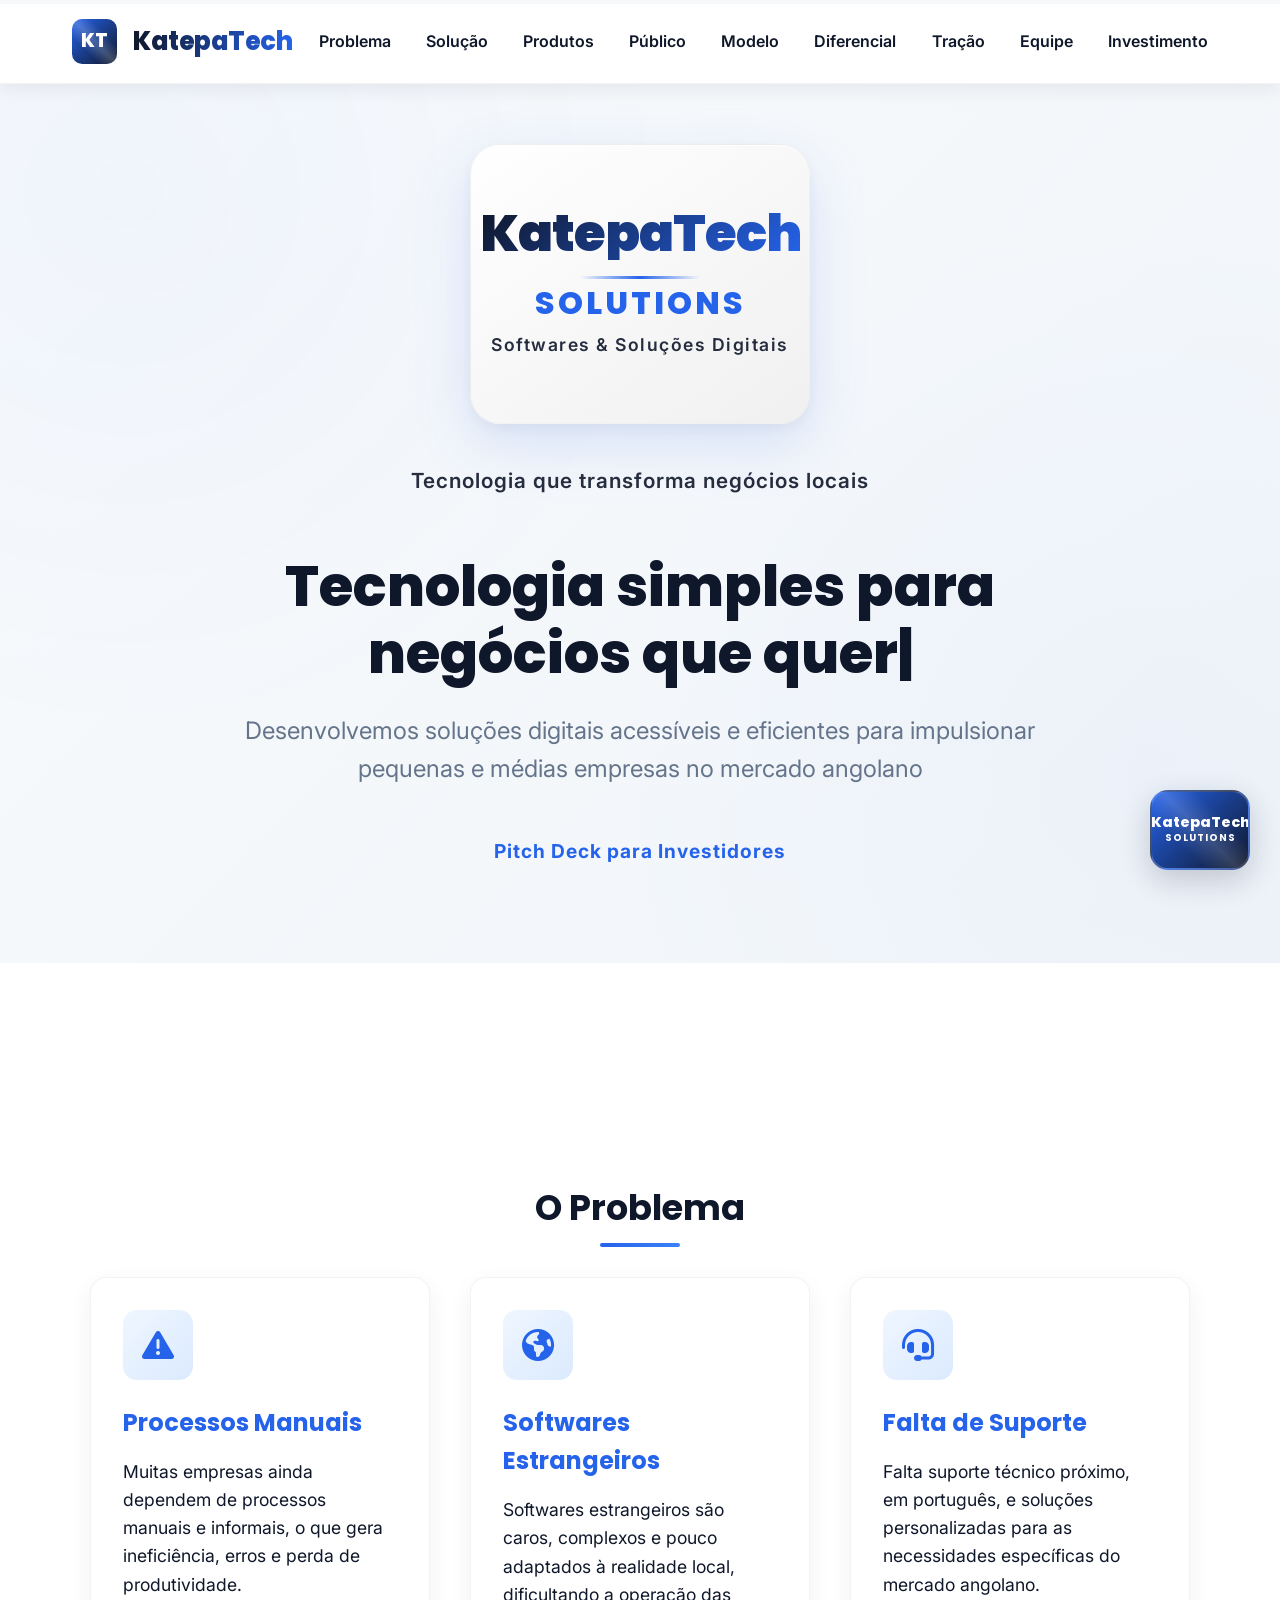
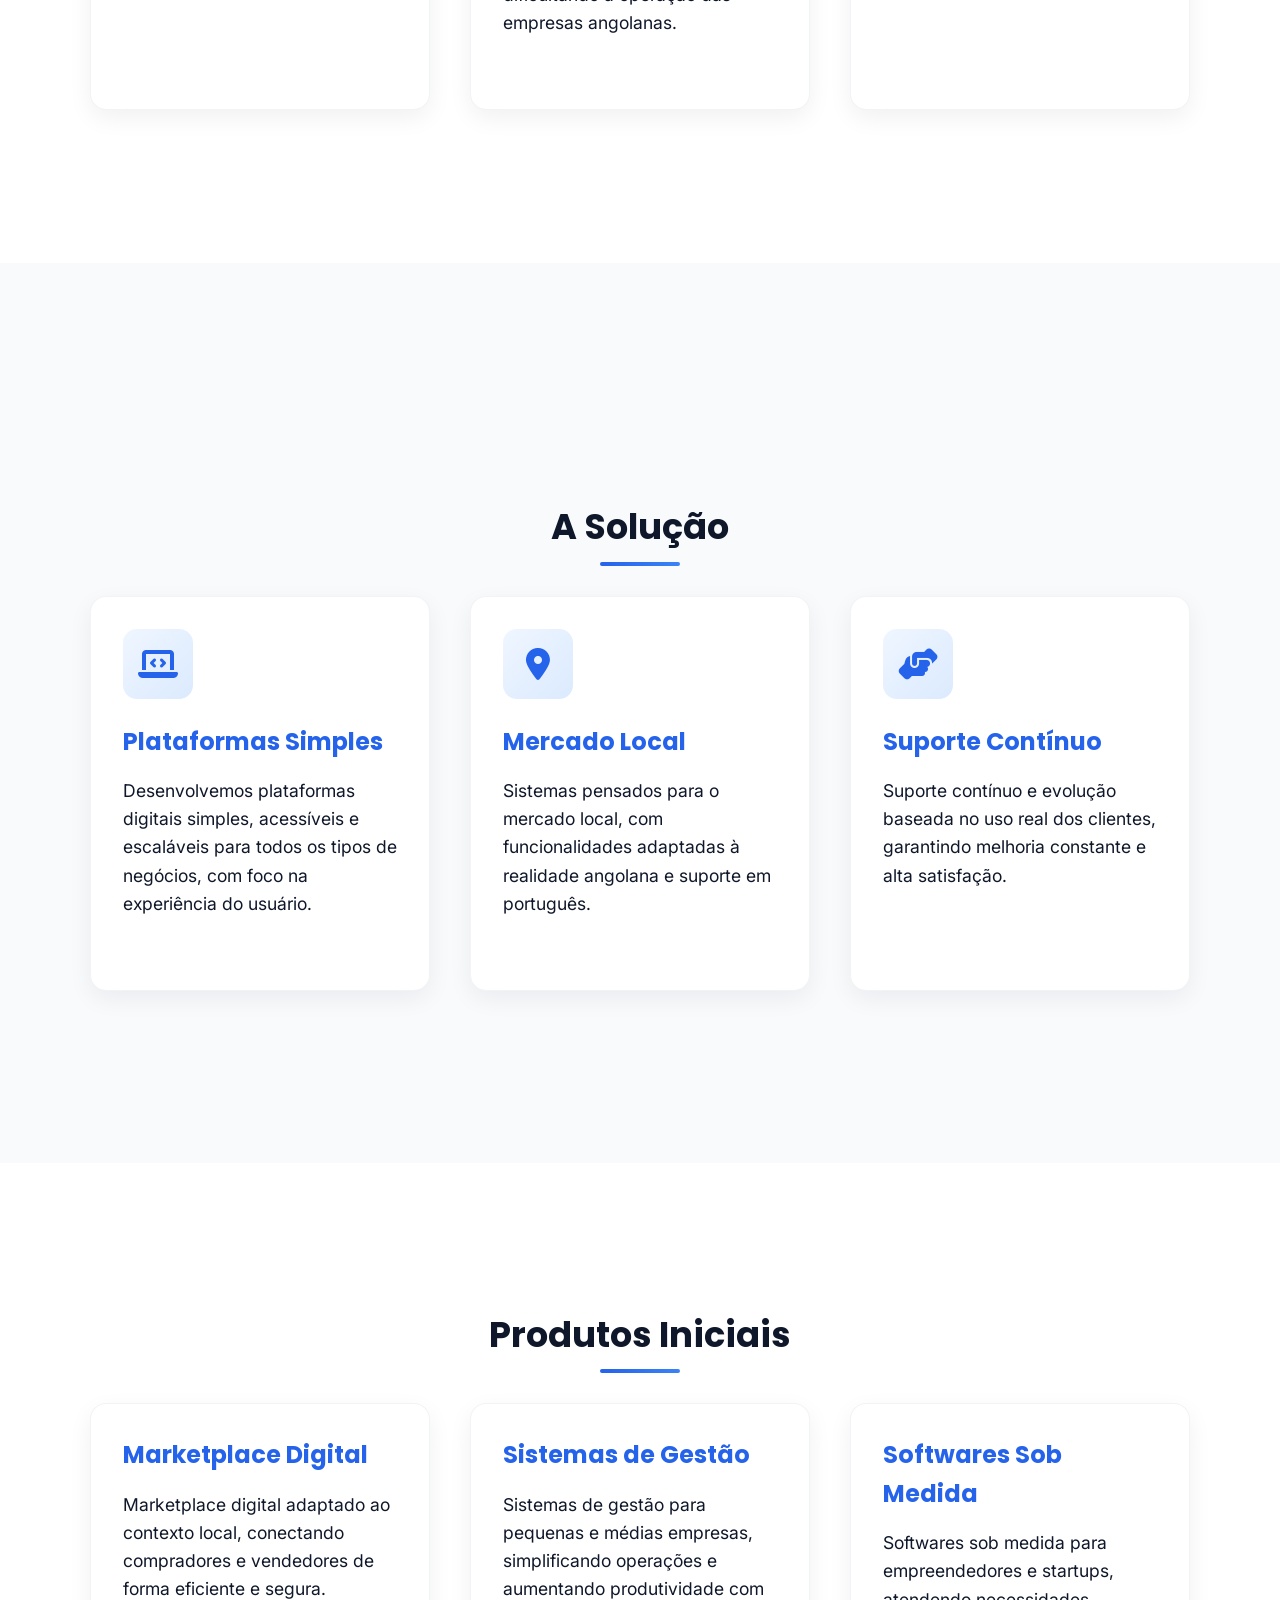
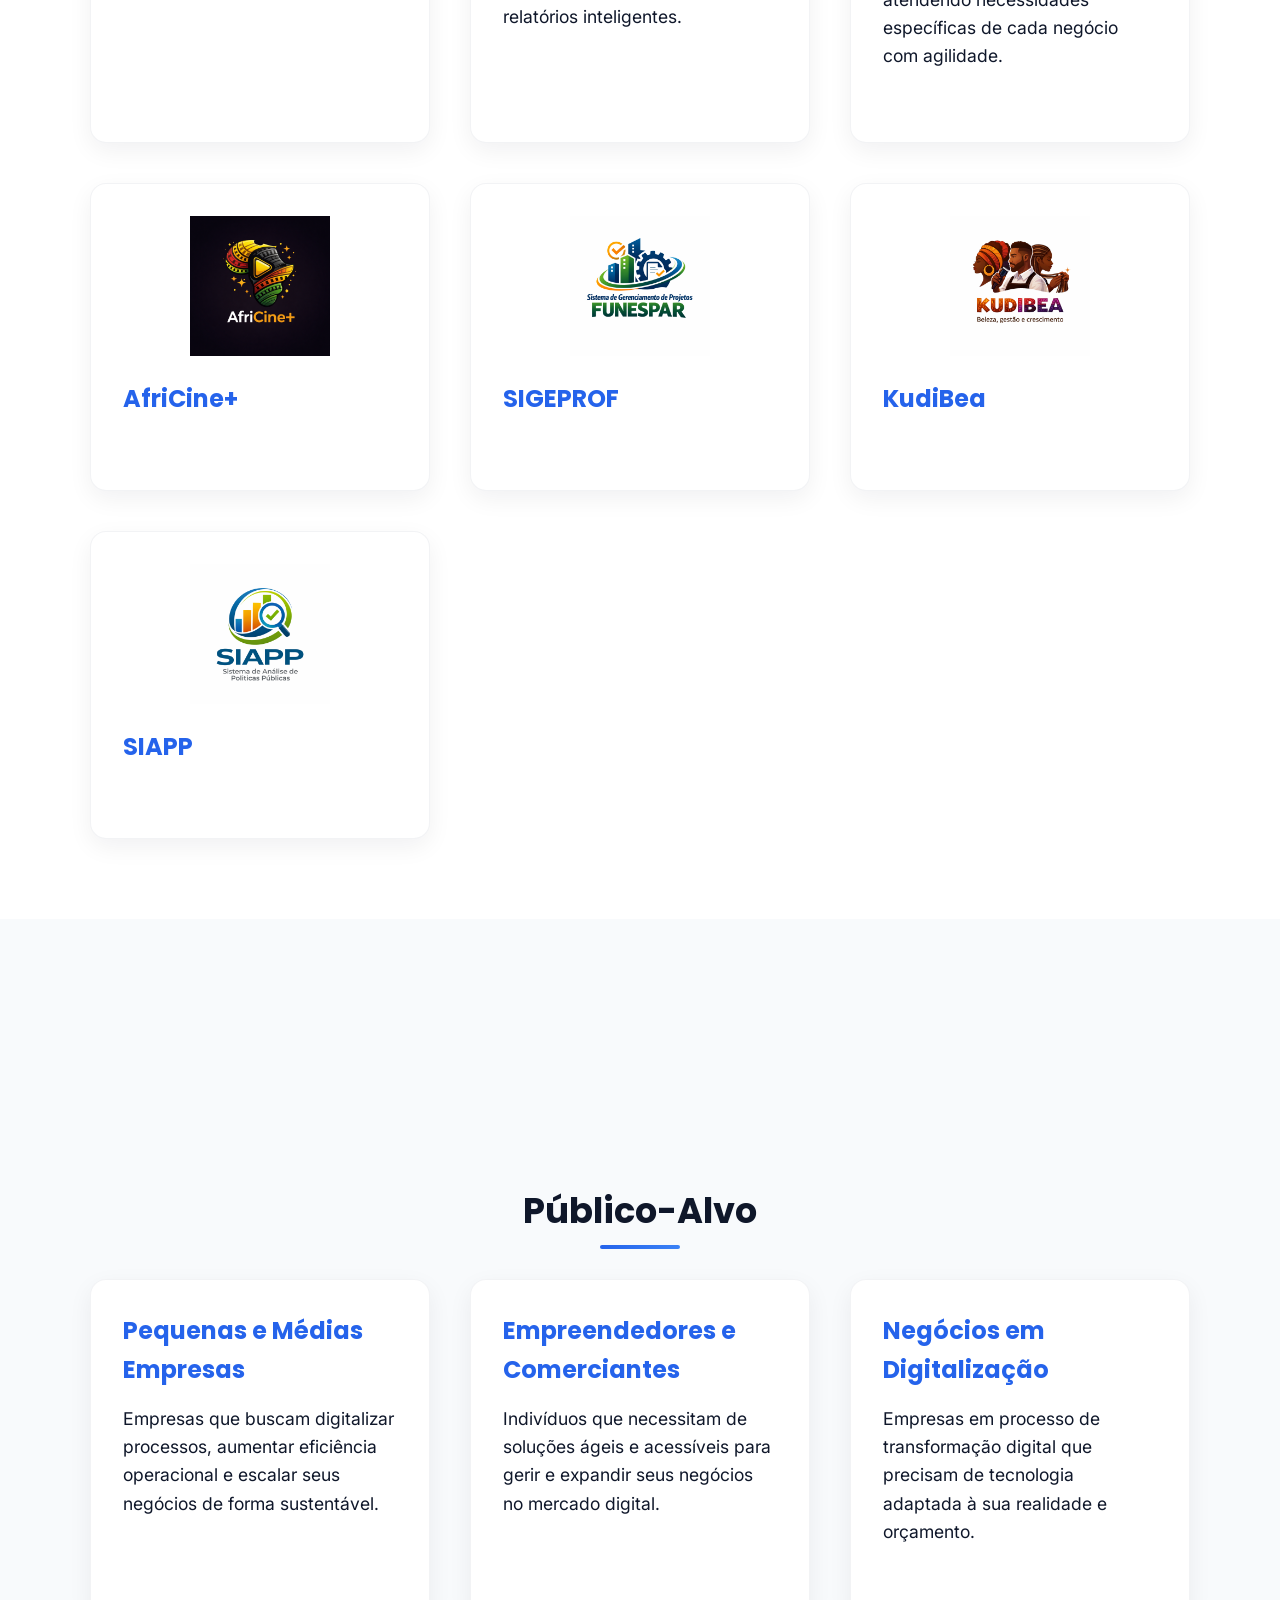
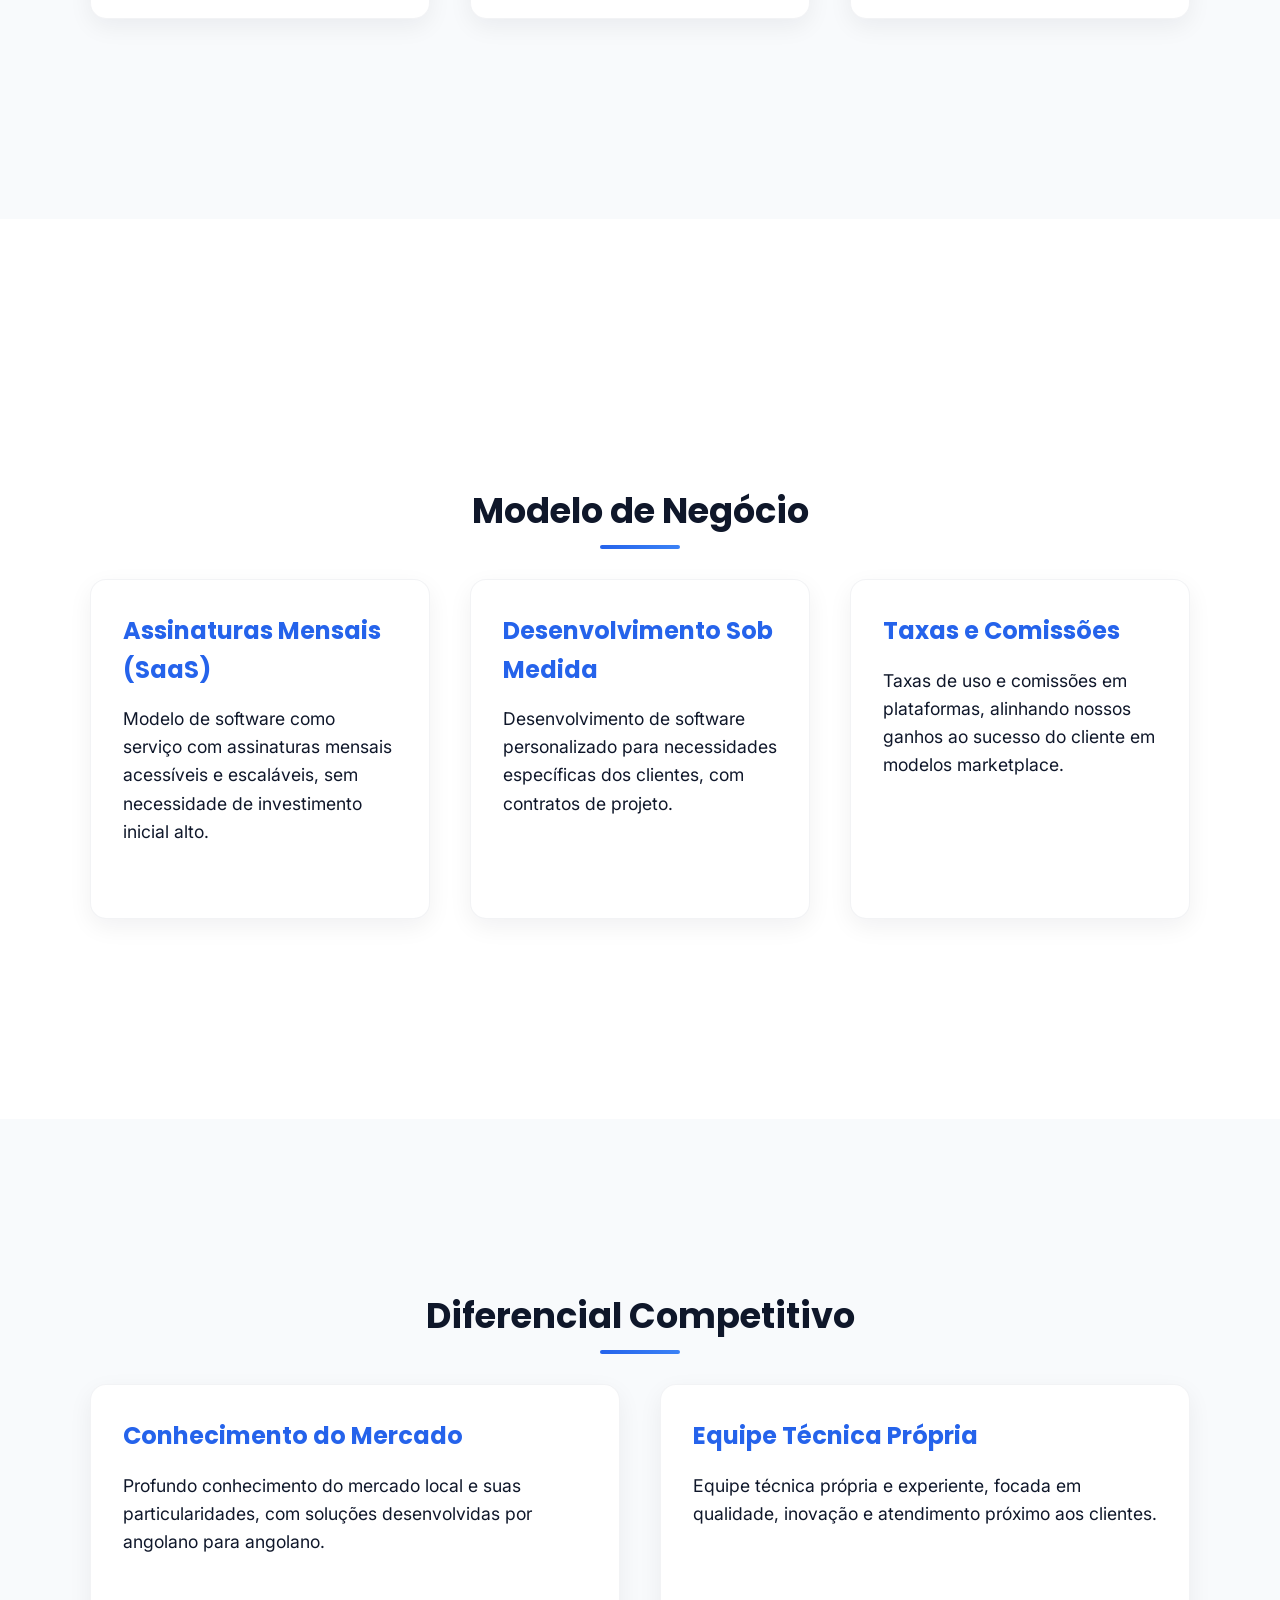
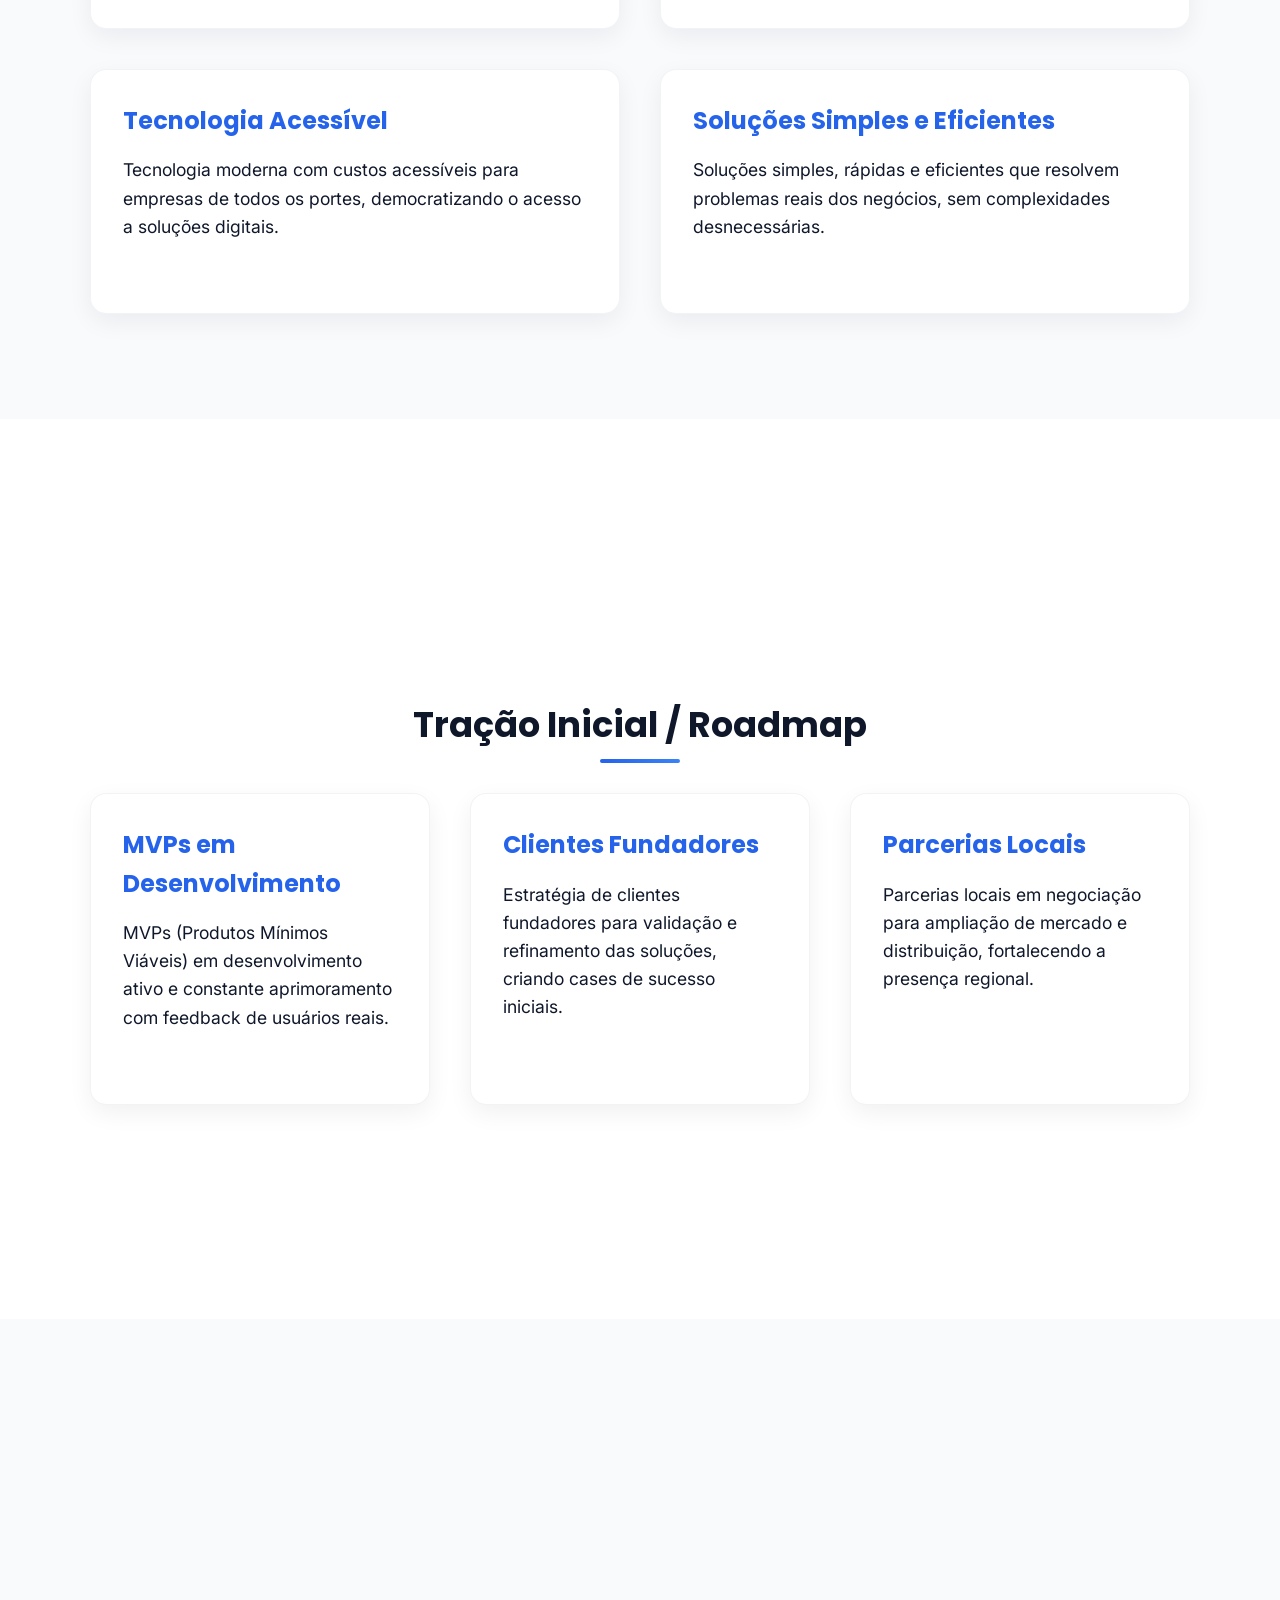
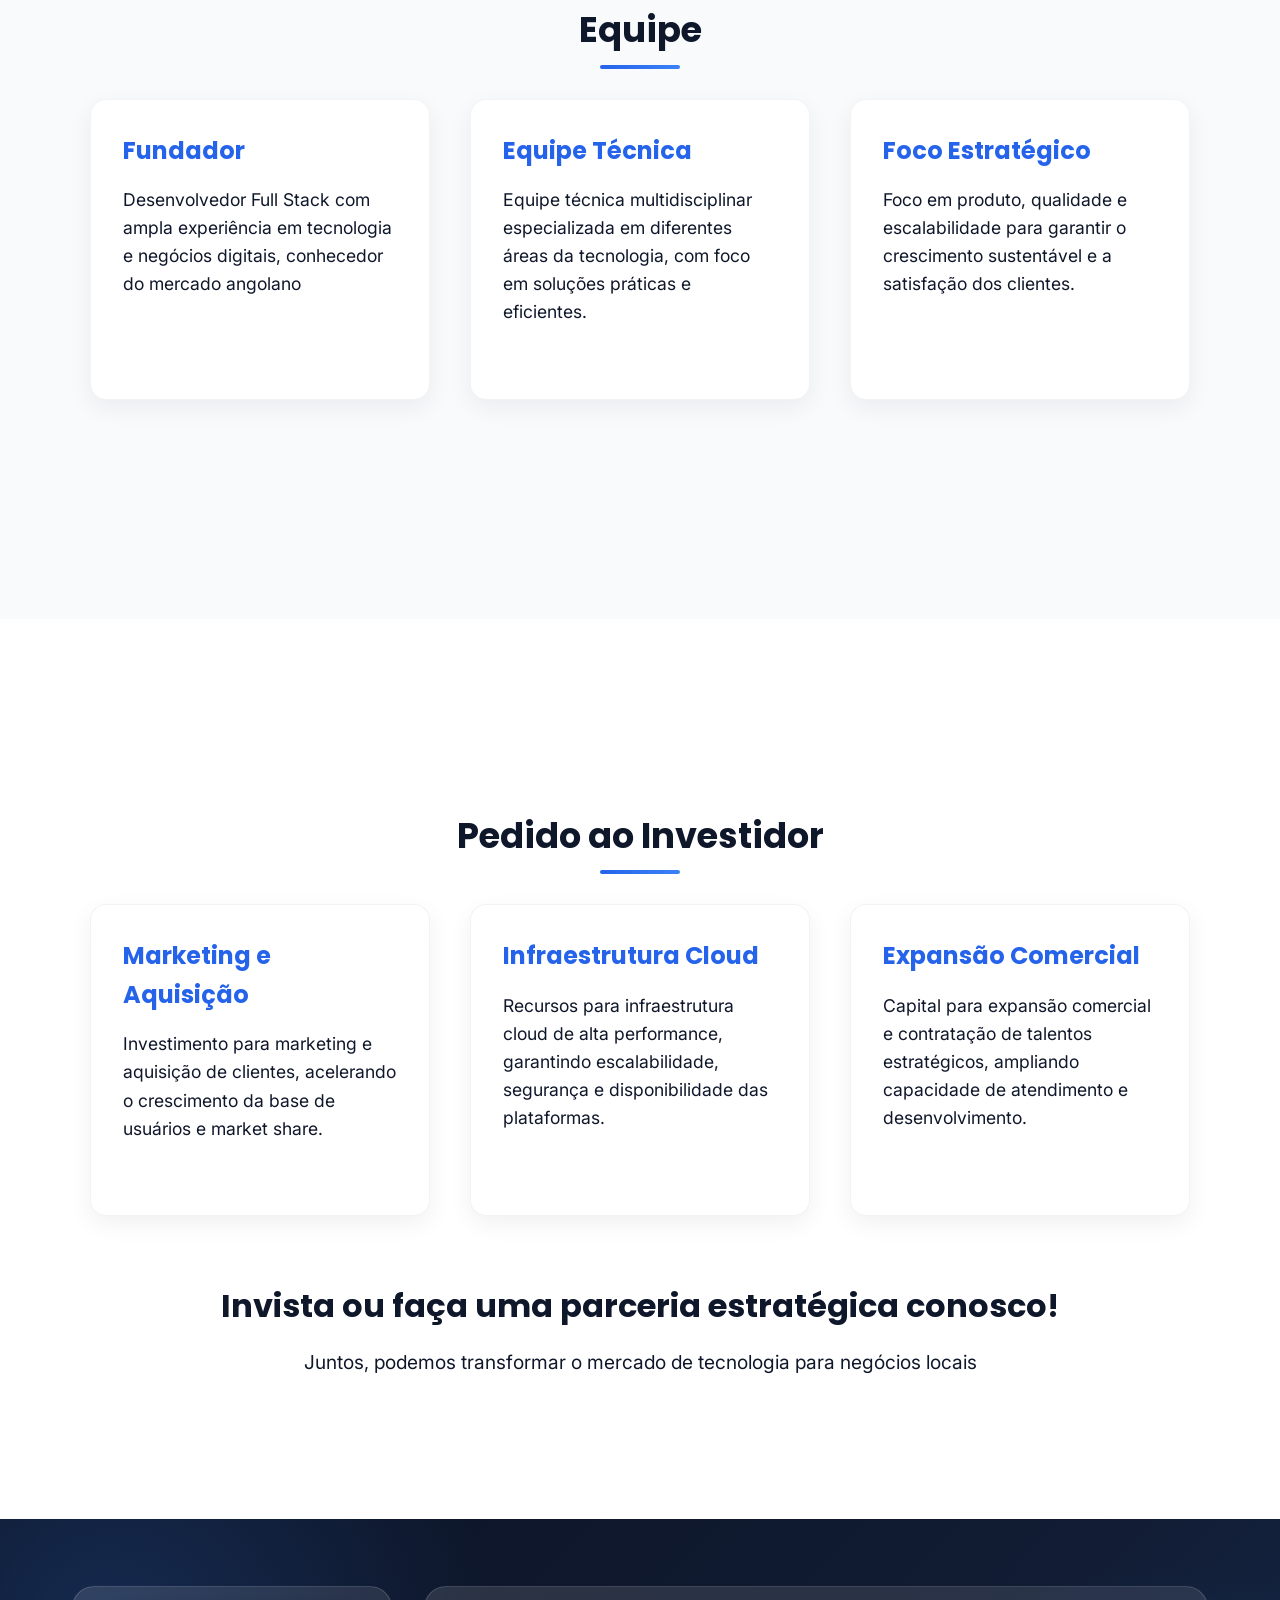
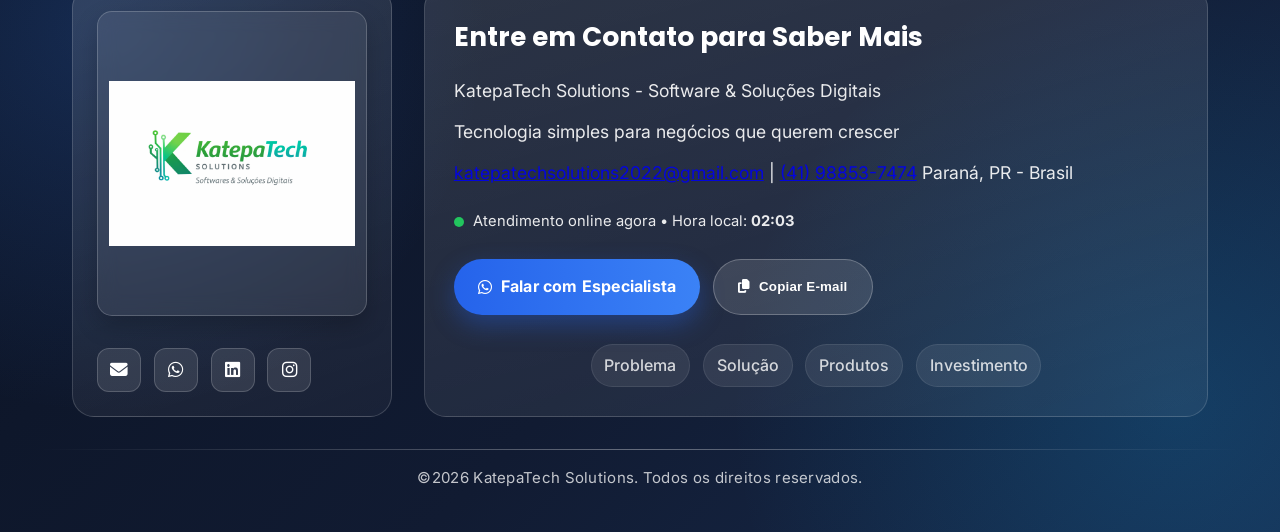
==== index.html @ c6a44305 "Rename index.html.html to index.html" ====
<!DOCTYPE html>
<html lang="pt-BR">
<head>
    <meta charset="UTF-8">
    <meta name="viewport" content="width=device-width, initial-scale=1.0">
    <title>KatepaTech Solutions - Tecnologia simples para negócios que querem crescer</title>
    <link rel="preconnect" href="https://fonts.googleapis.com">
    <link rel="preconnect" href="https://fonts.gstatic.com" crossorigin>
    <link href="https://fonts.googleapis.com/css2?family=Poppins:wght@700;800;900&family=Inter:wght@400;500;600;700&display=swap" rel="stylesheet">
    <link rel="stylesheet" href="https://cdnjs.cloudflare.com/ajax/libs/font-awesome/6.4.0/css/all.min.css">
    <style>
                /* --- Rodapé Moderno --- */
                .footer-main {
                    display: flex;
                    flex-direction: row;
                    justify-content: space-between;
                    align-items: flex-start;
                    max-width: 1200px;
                    margin: 0 auto;
                    padding: 0 2rem;
                    flex-wrap: wrap;
                }

                .footer-logo {
                    min-width: 220px;
                }

                .footer-social {
                    margin-top: 1.2rem;
                    display: flex;
                    gap: 1.2rem;
                }
                .footer-social a {
                    color: var(--branco);
                    font-size: 1.5rem;
                    transition: color 0.2s;
                }
                .footer-social a:hover {
                    color: var(--azul-vibrante);
                }

                .footer-links {
                    margin-top: 2.5rem;
                    display: flex;
                    gap: 2rem;
                    justify-content: center;
                    flex-wrap: wrap;
                }
                .footer-links a {
                    color: var(--branco);
                    text-decoration: none;
                    font-weight: 500;
                    opacity: 0.85;
                    transition: color 0.2s, opacity 0.2s;
                }
                .footer-links a:hover {
                    color: var(--azul-vibrante);
                    opacity: 1;
                }

                .footer-divider {
                    width: 100%;
                    height: 1px;
                    background: rgba(255,255,255,0.12);
                    margin: 2.5rem 0 1.2rem 0;
                }

                .footer-bottom {
                    text-align: center;
                    color: rgba(255,255,255,0.7);
                    font-size: 1rem;
                    letter-spacing: 0.5px;
                }

                @media (max-width: 1024px) {
                    .footer-main {
                        flex-direction: column;
                        align-items: center;
                        gap: 2.5rem;
                    }
                }
        :root {
            --azul-escuro: #0F172A;
            --azul-claro: #2563EB;
            --azul-vibrante: #3B82F6;
            --cinza-claro: #E5E7EB;
            --branco: #FFFFFF;
        }
        
        * {
            margin: 0;
            padding: 0;
            box-sizing: border-box;
        }
        
        body {
            font-family: 'Inter', sans-serif;
            background-color: var(--branco);
            color: var(--azul-escuro);
            line-height: 1.6;
            scroll-behavior: smooth;
            overflow-x: hidden;
        }
        
        h1, h2, h3 {
            font-family: 'Poppins', sans-serif;
            font-weight: 700;
            margin-bottom: 1.5rem;
        }
        
        h1 {
            font-size: 3rem;
            font-weight: 800;
        }
        
        h2 {
            font-size: 2.2rem;
            color: var(--azul-escuro);
            text-align: center;
            margin-bottom: 2.5rem;
            position: relative;
        }
        
        h2:after {
            content: '';
            position: absolute;
            width: 80px;
            height: 4px;
            background: linear-gradient(90deg, var(--azul-claro), var(--azul-vibrante));
            bottom: -10px;
            left: 50%;
            transform: translateX(-50%);
            border-radius: 2px;
        }
        
        h3 {
            font-size: 1.5rem;
            color: var(--azul-claro);
            margin-bottom: 1rem;
        }
        
        p {
            margin-bottom: 1rem;
            font-size: 1.1rem;
        }
        
        .container {
            max-width: 1200px;
            margin: 0 auto;
            padding: 0 2rem;
        }
        
        /* Navegação */
        nav {
            position: fixed;
            top: 0;
            left: 0;
            width: 100%;
            background-color: rgba(255, 255, 255, 0.98);
            box-shadow: 0 4px 20px rgba(15, 23, 42, 0.08);
            z-index: 1000;
            backdrop-filter: blur(10px);
            border-bottom: 1px solid rgba(229, 231, 235, 0.5);
        }
        
        .nav-container {
            display: flex;
            justify-content: space-between;
            align-items: center;
            padding: 1.2rem 2rem;
            max-width: 1200px;
            margin: 0 auto;
        }
        
        .logo-nav {
            display: flex;
            align-items: center;
            gap: 1rem;
            text-decoration: none;
        }

        
        .logo-graphic {
            width: 45px;
            height: 45px;
            background: linear-gradient(135deg, var(--azul-claro) 0%, var(--azul-escuro) 100%);
            border-radius: 10px;
            display: flex;
            align-items: center;
            justify-content: center;
            position: relative;
            overflow: hidden;
        }
        
        .logo-graphic:before {
            content: '';
            position: absolute;
            width: 100%;
            height: 100%;
            background: linear-gradient(45deg, transparent 30%, rgba(255,255,255,0.2) 50%, transparent 70%);
            animation: shine 3s infinite;
        }
        
        .logo-text {
            font-family: 'Poppins', sans-serif;
            font-weight: 800;
            font-size: 1.6rem;
            background: linear-gradient(90deg, var(--azul-escuro), var(--azul-claro));
            -webkit-background-clip: text;
            background-clip: text;
            color: transparent;
            letter-spacing: -0.5px;
        }
        
        .nav-links {
            display: flex;
            gap: 2.2rem;
        }
        
        .nav-links a {
            text-decoration: none;
            color: var(--azul-escuro);
            font-weight: 600;
            font-size: 1rem;
            transition: all 0.3s;
            position: relative;
            padding: 0.5rem 0;
        }
        
        .nav-links a:after {
            content: '';
            position: absolute;
            width: 0;
            height: 2px;
            background: var(--azul-claro);
            bottom: 0;
            left: 0;
            transition: width 0.3s;
        }
        
        .nav-links a:hover {
            color: var(--azul-claro);
        }
        
        .nav-links a:hover:after {
            width: 100%;
        }
        
        /* Logo Principal na Capa */
        .logo-hero-container {
            display: flex;
            flex-direction: column;
            align-items: center;
            justify-content: center;
            margin-bottom: 3.5rem;
            position: relative;
            z-index: 2;
        }
        
        .logo-hero {
            width: 340px;
            height: 280px;
            background: linear-gradient(145deg, #ffffff, #f0f0f0);
            border-radius: 30px;
            display: flex;
            flex-direction: column;
            align-items: center;
            justify-content: center;
            color: var(--azul-escuro);
            margin-bottom: 2.5rem;
            box-shadow: 
                0 20px 60px rgba(37, 99, 235, 0.15),
                0 5px 15px rgba(0, 0, 0, 0.05),
                inset 0 1px 0 rgba(255, 255, 255, 0.8);
            position: relative;
            overflow: hidden;
            border: 1px solid rgba(229, 231, 235, 0.5);
            transition: transform 0.5s, box-shadow 0.5s;
        }

        
        .logo-hero:hover {
            transform: translateY(-10px) scale(1.02);
            box-shadow: 
                0 30px 80px rgba(37, 99, 235, 0.25),
                0 10px 30px rgba(0, 0, 0, 0.08),
                inset 0 1px 0 rgba(255, 255, 255, 0.9);
        }
        
        .logo-hero:before {
            content: '';
            position: absolute;
            top: -50%;
            left: -50%;
            width: 200%;
            height: 200%;
            background: radial-gradient(circle, rgba(37, 99, 235, 0.05) 0%, rgba(37, 99, 235, 0) 70%);
            z-index: -1;
        }
        
        .logo-hero-top {
            font-family: 'Poppins', sans-serif;
            font-weight: 900;
            font-size: 3.2rem;
            line-height: 1;
            margin-bottom: 0.5rem;
            background: linear-gradient(135deg, var(--azul-escuro) 0%, var(--azul-claro) 100%);
            -webkit-background-clip: text;
            background-clip: text;
            color: transparent;
            letter-spacing: -1px;
            text-align: center;
        }
        
        .logo-hero-divider {
            width: 120px;
            height: 3px;
            background: linear-gradient(90deg, transparent, var(--azul-claro), transparent);
            margin: 0.5rem 0;
        }
        
        .logo-hero-middle {
            font-family: 'Poppins', sans-serif;
            font-weight: 800;
            font-size: 2rem;
            line-height: 1;
            margin-bottom: 0.8rem;
            color: var(--azul-claro);
            letter-spacing: 3px;
            text-align: center;
        }
        
        .logo-hero-bottom {
            font-family: 'Inter', sans-serif;
            font-size: 1.1rem;
            color: var(--azul-escuro);
            text-align: center;
            font-weight: 600;
            letter-spacing: 1.5px;
            opacity: 0.9;
        }
        
        .logo-hero-glow {
            position: absolute;
            width: 100%;
            height: 100%;
            border-radius: 30px;
            box-shadow: 
                inset 0 0 50px rgba(37, 99, 235, 0.05),
                0 0 80px rgba(37, 99, 235, 0.1);
            pointer-events: none;
            z-index: -1;
        }
        
        .hero-tagline {
            font-family: 'Inter', sans-serif;
            font-size: 1.3rem;
            color: var(--azul-escuro);
            text-align: center;
            font-weight: 600;
            letter-spacing: 1px;
            max-width: 500px;
            margin: 0 auto;
            opacity: 0.9;
        }
        
        /* Slides */
        .slide {
            min-height: 100vh;
            display: flex;
            flex-direction: column;
            justify-content: center;
            padding: 9rem 2rem 5rem;
            position: relative;
        }
        
        .slide-content {
            max-width: 1100px;
            margin: 0 auto;
            width: 100%;
            position: relative;
            z-index: 2;
        }
        
        .slide:nth-child(even) {
            background-color: #F8FAFC;
        }
        
        /* Capa */
        .capa {
            background: linear-gradient(135deg, #F8FAFC 0%, #F1F5F9 100%);
            color: var(--azul-escuro);
            text-align: center;
            position: relative;
            overflow: hidden;
        }
        
        .capa:before {
            content: '';
            position: absolute;
            top: 0;
            left: 0;
            right: 0;
            bottom: 0;
            background: 
                radial-gradient(circle at 10% 20%, rgba(37, 99, 235, 0.03) 0%, transparent 40%),
                radial-gradient(circle at 90% 80%, rgba(37, 99, 235, 0.03) 0%, transparent 40%);
            z-index: 1;
        }
        
        .capa-content {
            position: relative;
            z-index: 2;
        }
        
        .capa h1 {
            font-size: 3.5rem;
            margin-bottom: 1.5rem;
            line-height: 1.2;
            max-width: 900px;
            margin-left: auto;
            margin-right: auto;
        }
        
        .capa .subtitulo {
            font-size: 1.5rem;
            color: #64748B;
            margin-bottom: 3rem;
            max-width: 800px;
            margin-left: auto;
            margin-right: auto;
            line-height: 1.6;
        }
        
        .capa .rodape {
            font-size: 1.2rem;
            color: var(--azul-claro);
            margin-top: 3rem;
            font-weight: 700;
            letter-spacing: 1px;
        }
        
        /* Logo flutuante */
        .floating-logo {
            position: fixed;
            bottom: 30px;
            right: 30px;
            width: 100px;
            height: 80px;
            background: linear-gradient(135deg, var(--azul-claro) 0%, var(--azul-escuro) 100%);
            border-radius: 18px;
            display: flex;
            flex-direction: column;
            align-items: center;
            justify-content: center;
            color: white;
            z-index: 999;
            box-shadow: 0 10px 30px rgba(15, 23, 42, 0.2);
            cursor: pointer;
            transition: all 0.3s;
            overflow: hidden;
            border: 2px solid rgba(255, 255, 255, 0.2);
        }

        
        .floating-logo:before {
            content: '';
            position: absolute;
            width: 100%;
            height: 100%;
            background: linear-gradient(45deg, transparent 30%, rgba(255,255,255,0.15) 50%, transparent 70%);
            animation: shine 3s infinite;
        }
        
        .floating-logo:hover {
            transform: translateY(-5px) scale(1.05);
            box-shadow: 0 15px 40px rgba(15, 23, 42, 0.3);
        }
        
        .floating-logo-top {
            font-family: 'Poppins', sans-serif;
            font-weight: 800;
            font-size: 0.9rem;
            line-height: 1;
            z-index: 1;
        }
        
        .floating-logo-bottom {
            font-family: 'Poppins', sans-serif;
            font-weight: 700;
            font-size: 0.6rem;
            letter-spacing: 1px;
            z-index: 1;
        }
        
        /* Listas e blocos */
        .problema-item, .solucao-item, .produto-item, .publico-item, .modelo-item, .diferencial-item, .tracao-item, .equipe-item, .pedido-item {
            background-color: var(--branco);
            padding: 2rem;
            border-radius: 16px;
            margin-bottom: 1.5rem;
            box-shadow: 0 8px 25px rgba(15, 23, 42, 0.06);
            transition: all 0.4s;
            position: relative;
            z-index: 1;
            border: 1px solid rgba(229, 231, 235, 0.5);
            height: 100%;
        }
        
        .problema-item:hover, .solucao-item:hover, .produto-item:hover, .publico-item:hover, .modelo-item:hover, .diferencial-item:hover, .tracao-item:hover, .equipe-item:hover, .pedido-item:hover {
            transform: translateY(-10px);
            box-shadow: 0 20px 40px rgba(15, 23, 42, 0.1);
            border-color: rgba(37, 99, 235, 0.2);
        }
        
        .problema-item i, .solucao-item i {
            color: var(--azul-claro);
            font-size: 2rem;
            margin-bottom: 1.5rem;
            background: linear-gradient(135deg, #EFF6FF, #DBEAFE);
            width: 70px;
            height: 70px;
            display: flex;
            align-items: center;
            justify-content: center;
            border-radius: 14px;
        }

        .produto-logo {
            width: 100%;
            height: 140px;
            object-fit: contain;
            margin-bottom: 1rem;
        }
        
        .grid-2, .grid-3 {
            display: grid;
            gap: 2.5rem;
            margin-top: 1rem;
        }
        
        .grid-2 {
            grid-template-columns: repeat(2, 1fr);
        }
        
        .grid-3 {
            grid-template-columns: repeat(3, 1fr);
        }
        
        /* Rodapé */
        footer {
            background: linear-gradient(135deg, #0B1324 0%, #111B32 55%, #172B4D 100%);
            color: var(--branco);
            padding: 4.2rem 0 2.6rem;
            position: relative;
            overflow: hidden;
        }

        .footer-animate.will-reveal {
            opacity: 0;
            transform: translateY(36px);
        }

        .footer-animate.will-reveal.is-visible {
            opacity: 1;
            transform: translateY(0);
            transition: opacity 0.75s ease, transform 0.75s cubic-bezier(0.2, 0.8, 0.2, 1);
        }
        
        footer:before {
            content: '';
            position: absolute;
            inset: 0;
            background:
                radial-gradient(circle at 8% 18%, rgba(59, 130, 246, 0.2) 0%, transparent 30%),
                radial-gradient(circle at 92% 80%, rgba(14, 165, 233, 0.18) 0%, transparent 35%);
            z-index: 0;
        }
        
        .footer-main {
            max-width: 1200px;
            margin: 0 auto;
            padding: 0 2rem;
            position: relative;
            z-index: 1;
            display: grid;
            grid-template-columns: 320px 1fr;
            gap: 2rem;
            align-items: stretch;
        }
        
        .footer-logo {
            background: linear-gradient(160deg, rgba(255,255,255,0.12), rgba(255,255,255,0.04));
            border: 1px solid rgba(255, 255, 255, 0.16);
            border-radius: 22px;
            padding: 1.5rem;
            display: flex;
            flex-direction: column;
            gap: 1rem;
        }
        
        .logo-footer {
            width: 100%;
            flex: 1;
            min-height: 220px;
            background: rgba(255, 255, 255, 0.08);
            backdrop-filter: blur(10px);
            border-radius: 15px;
            display: flex;
            align-items: center;
            justify-content: center;
            border: 1px solid rgba(255, 255, 255, 0.2);
            box-shadow: 0 10px 24px rgba(0, 0, 0, 0.2);
            overflow: hidden;
        }

        .logo-footer img {
            width: 92%;
            height: 100%;
            object-fit: contain;
            display: block;
            border-radius: 15px;
        }
        
        .footer-social {
            margin-top: 1rem;
            display: flex;
            gap: 0.8rem;
            flex-wrap: wrap;
        }
        
        .footer-social a {
            width: 44px;
            height: 44px;
            border-radius: 12px;
            display: inline-flex;
            align-items: center;
            justify-content: center;
            color: var(--branco);
            font-size: 1.1rem;
            text-decoration: none;
            background: rgba(255, 255, 255, 0.1);
            border: 1px solid rgba(255, 255, 255, 0.18);
            transition: transform 0.25s ease, background-color 0.25s ease, border-color 0.25s ease;
        }
        
        .footer-social a:hover {
            transform: translateY(-3px);
            background: rgba(59, 130, 246, 0.3);
            border-color: rgba(191, 219, 254, 0.45);
        }
        
        .footer-content {
            background: linear-gradient(165deg, rgba(255,255,255,0.12), rgba(255,255,255,0.05));
            border: 1px solid rgba(255, 255, 255, 0.14);
            border-radius: 22px;
            padding: 1.8rem;
            display: flex;
            flex-direction: column;
            gap: 0.8rem;
        }
        
        .footer-content h3 {
            color: white;
            font-size: 1.65rem;
            margin-bottom: 0.4rem;
        }
        
        .footer-content p {
            margin-bottom: 0;
            opacity: 0.9;
        }
        
        .footer-status {
            margin-top: 0.6rem;
            display: inline-flex;
            align-items: center;
            gap: 0.55rem;
            font-size: 0.92rem;
            color: rgba(255, 255, 255, 0.9);
        }
        
        .status-dot {
            width: 10px;
            height: 10px;
            border-radius: 50%;
            background: #22C55E;
            box-shadow: 0 0 0 0 rgba(34, 197, 94, 0.6);
            animation: pulseStatus 1.8s infinite;
        }
        
        .footer-actions {
            margin-top: 0.8rem;
            display: flex;
            gap: 0.8rem;
            flex-wrap: wrap;
        }
        
        .contato-btn,
        .copy-email-btn {
            border-radius: 999px;
            padding: 0.95rem 1.5rem;
            font-weight: 700;
            letter-spacing: 0.2px;
            text-decoration: none;
            display: inline-flex;
            align-items: center;
            justify-content: center;
            gap: 0.55rem;
            transition: transform 0.2s ease, box-shadow 0.2s ease, background 0.2s ease;
            border: none;
            cursor: pointer;
        }
        
        .contato-btn {
            background: linear-gradient(90deg, var(--azul-claro), var(--azul-vibrante));
            color: var(--branco);
            box-shadow: 0 10px 24px rgba(37, 99, 235, 0.35);
        }
        
        .contato-btn:hover {
            transform: translateY(-2px);
            box-shadow: 0 14px 30px rgba(37, 99, 235, 0.4);
        }
        
        .copy-email-btn {
            background: rgba(255, 255, 255, 0.12);
            color: var(--branco);
            border: 1px solid rgba(255, 255, 255, 0.25);
        }
        
        .copy-email-btn:hover {
            transform: translateY(-2px);
            background: rgba(255, 255, 255, 0.2);
        }
        
        .footer-links {
            margin-top: 1rem;
            display: flex;
            gap: 0.8rem;
            flex-wrap: wrap;
        }
        
        .footer-links a {
            color: rgba(255,255,255,0.95);
            text-decoration: none;
            padding: 0.5rem 0.8rem;
            border-radius: 999px;
            background: rgba(255,255,255,0.09);
            border: 1px solid rgba(255,255,255,0.1);
            transition: background 0.2s ease, transform 0.2s ease;
        }
        
        .footer-links a:hover {
            background: rgba(59, 130, 246, 0.32);
            transform: translateY(-2px);
        }
        
        .footer-divider {
            width: min(1200px, calc(100% - 4rem));
            margin: 2rem auto 1rem;
            height: 1px;
            background: linear-gradient(90deg, transparent, rgba(255,255,255,0.35), transparent);
            position: relative;
            z-index: 1;
        }
        
        .footer-bottom {
            text-align: center;
            color: rgba(255,255,255,0.75);
            font-size: 0.94rem;
            letter-spacing: 0.3px;
            position: relative;
            z-index: 1;
            padding: 0 1rem;
        }
        
        /* Scroll progress */
        .scroll-progress {
            position: fixed;
            top: 0;
            left: 0;
            width: 100%;
            height: 4px;
            background-color: rgba(229, 231, 235, 0.3);
            z-index: 1001;
        }
        
        .progress-bar {
            height: 100%;
            background: linear-gradient(90deg, var(--azul-claro), var(--azul-vibrante));
            width: 0%;
            transition: width 0.3s ease;
            border-radius: 0 2px 2px 0;
        }
        
        /* Responsividade */
        @media (max-width: 1024px) {
            .grid-3 {
                grid-template-columns: repeat(2, 1fr);
            }
        }
        
        @media (max-width: 768px) {
            h1 {
                font-size: 2.2rem;
            }
            
            h2 {
                font-size: 1.8rem;
            }
            
            .capa h1 {
                font-size: 2.5rem;
            }
            
            .capa .subtitulo {
                font-size: 1.3rem;
            }
            
            .grid-2, .grid-3 {
                grid-template-columns: 1fr;
            }
            
            .footer-main {
                grid-template-columns: 1fr;
                padding: 0 1.2rem;
            }
            
            .footer-content h3 {
                font-size: 1.35rem;
            }

            .logo-footer {
                min-height: 140px;
            }
            
            .nav-links {
                display: none;
            }
            
            .mobile-menu-btn {
                display: block;
                background: none;
                border: none;
                color: var(--azul-escuro);
                font-size: 1.5rem;
                cursor: pointer;
                z-index: 1002;
            }
            
            .slide {
                padding: 7rem 1.5rem 3rem;
            }
            
            .logo-hero {
                width: 220px;
                height: 220px;
            }

            
            .logo-hero-top {
                font-size: 2.5rem;
            }
            
            .logo-hero-middle {
                font-size: 1.6rem;
            }
            
            .floating-logo {
                width: 65px;
                height: 65px;
                bottom: 20px;
                right: 20px;
                border-radius: 15px;
            }
            
            .floating-logo-top {
                font-size: 0.8rem;
            }
            
            .floating-logo-bottom {
                font-size: 0.5rem;
            }
        }
        
        @media (min-width: 769px) {
            .mobile-menu-btn {
                display: none;
            }
        }
        
        /* Animações */
        @keyframes fadeInUp {
            from {
                opacity: 0;
                transform: translateY(30px);
            }
            to {
                opacity: 1;
                transform: translateY(0);
            }
        }
        
        @keyframes shine {
            0% { transform: translateX(-100%); }
            100% { transform: translateX(100%); }
        }
        
        @keyframes float {
            0%, 100% {
                transform: translateY(0);
            }
            50% {
                transform: translateY(-15px);
            }
        }
        
        @keyframes pulseStatus {
            0% {
                box-shadow: 0 0 0 0 rgba(34, 197, 94, 0.55);
            }
            70% {
                box-shadow: 0 0 0 9px rgba(34, 197, 94, 0);
            }
            100% {
                box-shadow: 0 0 0 0 rgba(34, 197, 94, 0);
            }
        }
        
        .fade-in {
            opacity: 0;
            animation: fadeInUp 0.8s ease forwards;
        }
        
        .logo-hero {
            animation: float 6s ease-in-out infinite;
        }
        
        .delay-1 { animation-delay: 0.2s; }
        .delay-2 { animation-delay: 0.4s; }
        .delay-3 { animation-delay: 0.6s; }
        .delay-4 { animation-delay: 0.8s; }
    </style>
</head>
<body>
    <!-- Barra de progresso -->
    <div class="scroll-progress">
        <div class="progress-bar" id="progressBar"></div>
    </div>
    
    <!-- Navegação -->
    <nav>
        <div class="nav-container">
            <a href="#capa" class="logo-nav">
                <div class="logo-graphic">
                    <span style="font-family: 'Poppins', sans-serif; font-weight: 800; font-size: 1.2rem; color: white;">KT</span>
                </div>
                <div class="logo-text">KatepaTech</div>
            </a>
            <div class="nav-links">
                <a href="#problema">Problema</a>
                <a href="#solucao">Solução</a>
                <a href="#produtos">Produtos</a>
                <a href="#publico">Público</a>
                <a href="#modelo">Modelo</a>
                <a href="#diferencial">Diferencial</a>
                <a href="#tracao">Tração</a>
                <a href="#equipe">Equipe</a>
                <a href="#pedido">Investimento</a>
            </div>
            <button class="mobile-menu-btn">
                <i class="fas fa-bars"></i>
            </button>
        </div>
    </nav>
    
    <!-- Logo flutuante -->
    <div class="floating-logo" id="floatingLogo">
        <div class="floating-logo-top">KatepaTech</div>
        <div class="floating-logo-bottom">SOLUTIONS</div>
    </div>
    
    <!-- Slide 1 - Capa -->
    <section id="capa" class="slide capa">
        <div class="capa-content">
            <div class="logo-hero-container">
                <div class="logo-hero">
                    <div class="logo-hero-top">KatepaTech</div>
                    <div class="logo-hero-divider"></div>
                    <div class="logo-hero-middle">SOLUTIONS</div>
                    <div class="logo-hero-bottom">Softwares & Soluções Digitais</div>
                    <div class="logo-hero-glow"></div>
                </div>
                <div class="hero-tagline">Tecnologia que transforma negócios locais</div>
            </div>
            
            <h1 class="fade-in">Tecnologia simples para negócios que querem crescer</h1>
            <p class="subtitulo fade-in delay-1">Desenvolvemos soluções digitais acessíveis e eficientes para impulsionar pequenas e médias empresas no mercado angolano
            <p class="rodape fade-in delay-2">Pitch Deck para Investidores</p>
        </div>
    </section>
    
    <!-- Slide 2 - O Problema -->
    <section id="problema" class="slide">
        <div class="container">
            <div class="slide-content">
                <h2 class="fade-in">O Problema</h2>
                <div class="grid-3">
                    <div class="problema-item fade-in delay-1">
                        <i class="fas fa-exclamation-triangle"></i>
                        <h3>Processos Manuais</h3>
                        <p>Muitas empresas ainda dependem de processos manuais e informais, o que gera ineficiência, erros e perda de produtividade.</p>
                    </div>
                    <div class="problema-item fade-in delay-2">
                        <i class="fas fa-globe-americas"></i>
                        <h3>Softwares Estrangeiros</h3>
                        <p>Softwares estrangeiros são caros, complexos e pouco adaptados à realidade local, dificultando a operação das empresas angolanas.</p>
                    </div>
                    <div class="problema-item fade-in delay-3">
                        <i class="fas fa-headset"></i>
                        <h3>Falta de Suporte</h3>
                        <p>Falta suporte técnico próximo, em português, e soluções personalizadas para as necessidades específicas do mercado angolano.</p>
                    </div>
                </div>
            </div>
        </div>
    </section>
    
    <!-- Slide 3 - A Solução -->
    <section id="solucao" class="slide">
        <div class="container">
            <div class="slide-content">
                <h2 class="fade-in">A Solução</h2>
                <div class="grid-3">
                    <div class="solucao-item fade-in delay-1">
                        <i class="fas fa-laptop-code"></i>
                        <h3>Plataformas Simples</h3>
                        <p>Desenvolvemos plataformas digitais simples, acessíveis e escaláveis para todos os tipos de negócios, com foco na experiência do usuário.</p>
                    </div>
                    <div class="solucao-item fade-in delay-2">
                        <i class="fas fa-map-marker-alt"></i>
                        <h3>Mercado Local</h3>
                        <p>Sistemas pensados para o mercado local, com funcionalidades adaptadas à realidade angolana e suporte em português.</p>
                    </div>
                    <div class="solucao-item fade-in delay-3">
                        <i class="fas fa-hands-helping"></i>
                        <h3>Suporte Contínuo</h3>
                        <p>Suporte contínuo e evolução baseada no uso real dos clientes, garantindo melhoria constante e alta satisfação.</p>
                    </div>
                </div>
            </div>
        </div>
    </section>
    
    <!-- Slide 4 - Produtos Iniciais -->
    <section id="produtos" class="slide">
        <div class="container">
            <div class="slide-content">
                <h2 class="fade-in">Produtos Iniciais</h2>
                <div class="grid-3">
                    <div class="produto-item fade-in delay-1">
                        <h3>Marketplace Digital</h3>
                        <p>Marketplace digital adaptado ao contexto local, conectando compradores e vendedores de forma eficiente e segura.</p>
                    </div>
                    <div class="produto-item fade-in delay-2">
                        <h3>Sistemas de Gestão</h3>
                        <p>Sistemas de gestão para pequenas e médias empresas, simplificando operações e aumentando produtividade com relatórios inteligentes.</p>
                    </div>
                    <div class="produto-item fade-in delay-3">
                        <h3>Softwares Sob Medida</h3>
                        <p>Softwares sob medida para empreendedores e startups, atendendo necessidades específicas de cada negócio com agilidade.</p>
                    </div>
                    <div class="produto-item fade-in delay-1">
                        <img src="AfriCine+.png" alt="AfriCine+" class="produto-logo">
                        <h3>AfriCine+</h3>
                    </div>
                    <div class="produto-item fade-in delay-2">
                        <img src="logofunespar.png" alt="Funespar" class="produto-logo">
                        <h3>SIGEPROF</h3>
                    </div>
                    <div class="produto-item fade-in delay-3">
                        <img src="logokudibea.png" alt="KudiBea" class="produto-logo">
                        <h3>KudiBea</h3>
                    </div>
                    <div class="produto-item fade-in delay-4">
                        <img src="siapp1.png" alt="SIAPP" class="produto-logo">
                        <h3>SIAPP</h3>
                    </div>
                </div>
            </div>
        </div>
    </section>
    
    <!-- Slide 5 - Público-Alvo -->
    <section id="publico" class="slide">
        <div class="container">
            <div class="slide-content">
                <h2 class="fade-in">Público-Alvo</h2>
                <div class="grid-3">
                    <div class="publico-item fade-in delay-1">
                        <h3>Pequenas e Médias Empresas</h3>
                        <p>Empresas que buscam digitalizar processos, aumentar eficiência operacional e escalar seus negócios de forma sustentável.</p>
                    </div>
                    <div class="publico-item fade-in delay-2">
                        <h3>Empreendedores e Comerciantes</h3>
                        <p>Indivíduos que necessitam de soluções ágeis e acessíveis para gerir e expandir seus negócios no mercado digital.</p>
                    </div>
                    <div class="publico-item fade-in delay-3">
                        <h3>Negócios em Digitalização</h3>
                        <p>Empresas em processo de transformação digital que precisam de tecnologia adaptada à sua realidade e orçamento.</p>
                    </div>
                </div>
            </div>
        </div>
    </section>
    
    <!-- Slide 6 - Modelo de Negócio -->
    <section id="modelo" class="slide">
        <div class="container">
            <div class="slide-content">
                <h2 class="fade-in">Modelo de Negócio</h2>
                <div class="grid-3">
                    <div class="modelo-item fade-in delay-1">
                        <h3>Assinaturas Mensais (SaaS)</h3>
                        <p>Modelo de software como serviço com assinaturas mensais acessíveis e escaláveis, sem necessidade de investimento inicial alto.</p>
                    </div>
                    <div class="modelo-item fade-in delay-2">
                        <h3>Desenvolvimento Sob Medida</h3>
                        <p>Desenvolvimento de software personalizado para necessidades específicas dos clientes, com contratos de projeto.</p>
                    </div>
                    <div class="modelo-item fade-in delay-3">
                        <h3>Taxas e Comissões</h3>
                        <p>Taxas de uso e comissões em plataformas, alinhando nossos ganhos ao sucesso do cliente em modelos marketplace.</p>
                    </div>
                </div>
            </div>
        </div>
    </section>
    
    <!-- Slide 7 - Diferencial Competitivo -->
    <section id="diferencial" class="slide">
        <div class="container">
            <div class="slide-content">
                <h2 class="fade-in">Diferencial Competitivo</h2>
                <div class="grid-2">
                    <div class="diferencial-item fade-in delay-1">
                        <h3>Conhecimento do Mercado</h3>
                        <p>Profundo conhecimento do mercado local e suas particularidades, com soluções desenvolvidas por angolano para angolano.</p>
                    </div>
                    <div class="diferencial-item fade-in delay-2">
                        <h3>Equipe Técnica Própria</h3>
                        <p>Equipe técnica própria e experiente, focada em qualidade, inovação e atendimento próximo aos clientes.</p>
                    </div>
                    <div class="diferencial-item fade-in delay-3">
                        <h3>Tecnologia Acessível</h3>
                        <p>Tecnologia moderna com custos acessíveis para empresas de todos os portes, democratizando o acesso a soluções digitais.</p>
                    </div>
                    <div class="diferencial-item fade-in delay-4">
                        <h3>Soluções Simples e Eficientes</h3>
                        <p>Soluções simples, rápidas e eficientes que resolvem problemas reais dos negócios, sem complexidades desnecessárias.</p>
                    </div>
                </div>
            </div>
        </div>
    </section>
    
    <!-- Slide 8 - Tração Inicial / Roadmap -->
    <section id="tracao" class="slide">
        <div class="container">
            <div class="slide-content">
                <h2 class="fade-in">Tração Inicial / Roadmap</h2>
                <div class="grid-3">
                    <div class="tracao-item fade-in delay-1">
                        <h3>MVPs em Desenvolvimento</h3>
                        <p>MVPs (Produtos Mínimos Viáveis) em desenvolvimento ativo e constante aprimoramento com feedback de usuários reais.</p>
                    </div>
                    <div class="tracao-item fade-in delay-2">
                        <h3>Clientes Fundadores</h3>
                        <p>Estratégia de clientes fundadores para validação e refinamento das soluções, criando cases de sucesso iniciais.</p>
                    </div>
                    <div class="tracao-item fade-in delay-3">
                        <h3>Parcerias Locais</h3>
                        <p>Parcerias locais em negociação para ampliação de mercado e distribuição, fortalecendo a presença regional.</p>
                    </div>
                </div>
            </div>
        </div>
    </section>
    
    <!-- Slide 9 - Equipe -->
    <section id="equipe" class="slide">
        <div class="container">
            <div class="slide-content">
                <h2 class="fade-in">Equipe</h2>
                <div class="grid-3">
                    <div class="equipe-item fade-in delay-1">
                        <h3>Fundador</h3>
                        <p>Desenvolvedor Full Stack com ampla experiência em tecnologia e negócios digitais, conhecedor do mercado angolano
                    </div>
                    <div class="equipe-item fade-in delay-2">
                        <h3>Equipe Técnica</h3>
                        <p>Equipe técnica multidisciplinar especializada em diferentes áreas da tecnologia, com foco em soluções práticas e eficientes.</p>
                    </div>
                    <div class="equipe-item fade-in delay-3">
                        <h3>Foco Estratégico</h3>
                        <p>Foco em produto, qualidade e escalabilidade para garantir o crescimento sustentável e a satisfação dos clientes.</p>
                    </div>
                </div>
            </div>
        </div>
    </section>
    
    <!-- Slide 10 - Pedido ao Investidor -->
    <section id="pedido" class="slide">
        <div class="container">
            <div class="slide-content">
                <h2 class="fade-in">Pedido ao Investidor</h2>
                <div class="grid-3">
                    <div class="pedido-item fade-in delay-1">
                        <h3>Marketing e Aquisição</h3>
                        <p>Investimento para marketing e aquisição de clientes, acelerando o crescimento da base de usuários e market share.</p>
                    </div>
                    <div class="pedido-item fade-in delay-2">
                        <h3>Infraestrutura Cloud</h3>
                        <p>Recursos para infraestrutura cloud de alta performance, garantindo escalabilidade, segurança e disponibilidade das plataformas.</p>
                    </div>
                    <div class="pedido-item fade-in delay-3">
                        <h3>Expansão Comercial</h3>
                        <p>Capital para expansão comercial e contratação de talentos estratégicos, ampliando capacidade de atendimento e desenvolvimento.</p>
                    </div>
                </div>
                <div style="text-align: center; margin-top: 4rem;">
                    <h3 style="color: var(--azul-escuro); font-size: 2rem;">Invista ou faça uma parceria estratégica conosco!</h3>
                    <p style="font-size: 1.2rem; margin-top: 1rem; colo r: #64748B;">Juntos, podemos transformar o mercado de tecnologia para negócios locais</p>
                </div>
            </div>
        </div>
    </section>
    
    <!-- Rodapé -->
    <footer class="footer-animate">
        <div class="footer-main">
            <div class="footer-logo">
                <div class="logo-footer">
                    <img src="KatepaTechSoluctions.png" alt="KatepaTech Solutions">
                </div>
                <div class="footer-social">
                    <a href="mailto:katepatechsolutions2022@gmail.com" title="E-mail" target="_blank" rel="noopener"><i class="fas fa-envelope"></i></a>
                    <a href="https://wa.me/5541988537474" title="WhatsApp" target="_blank" rel="noopener"><i class="fab fa-whatsapp"></i></a>
                    <a href="https://www.linkedin.com/company/katepatech" title="LinkedIn" target="_blank" rel="noopener"><i class="fab fa-linkedin"></i></a>
                    <a href="https://www.instagram.com/katepatech" title="Instagram" target="_blank" rel="noopener"><i class="fab fa-instagram"></i></a>
                </div>
            </div>
            <div class="footer-content">
                <h3>Entre em Contato para Saber Mais</h3>
                <p>KatepaTech Solutions - Software & Soluções Digitais</p>
                <p>Tecnologia simples para negócios que querem crescer</p>
                <p><a href="mailto:katepatechsolutions2022@gmail.com">katepatechsolutions2022@gmail.com</a> | <a href="https://wa.me/5541988537474" target="_blank" rel="noopener">(41) 98853-7474</a> Paraná, PR - Brasil</p>
                <div class="footer-status">
                    <span class="status-dot"></span>
                    <span>Atendimento online agora • Hora local: <strong id="footerTime">--:--</strong></span>
                </div>
                <div class="footer-actions">
                    <a href="https://wa.me/5541988537474?text=Ol%C3%A1%2C%20quero%20saber%20mais%20sobre%20as%20solu%C3%A7%C3%B5es%20da%20KatepaTech." class="contato-btn" target="_blank" rel="noopener">
                        <i class="fab fa-whatsapp"></i> Falar com Especialista
                    </a>
                    <button class="copy-email-btn" id="copyEmailBtn" data-email="katepatechsolutions2022@gmail.com">
                        <i class="fas fa-copy"></i> Copiar E-mail
                    </button>
                </div>
                <div class="footer-links">
                    <a href="#problema">Problema</a>
                    <a href="#solucao">Solução</a>
                    <a href="#produtos">Produtos</a>
                    <a href="#pedido">Investimento</a>
                </div>
            </div>
        </div>
        <div class="footer-divider"></div>
        <div class="footer-bottom">
            <span>&copy;2026 KatepaTech Solutions. Todos os direitos reservados.</span>
        </div>
    </footer>
    
    <script>
        // Barra de progresso de rolagem
        window.addEventListener('scroll', function() {
            const scrollTop = document.documentElement.scrollTop || document.body.scrollTop;
            const scrollHeight = document.documentElement.scrollHeight - document.documentElement.clientHeight;
            const scrollPercentage = (scrollTop / scrollHeight) * 100;
            document.getElementById('progressBar').style.width = scrollPercentage + '%';
        });
        
        // Menu mobile
        const mobileMenuBtn = document.querySelector('.mobile-menu-btn');
        const navLinks = document.querySelector('.nav-links');
        
        mobileMenuBtn.addEventListener('click', function() {
            if (navLinks.style.display === 'flex') {
                navLinks.style.display = 'none';
            } else {
                navLinks.style.display = 'flex';
                navLinks.style.flexDirection = 'column';
                navLinks.style.position = 'absolute';
                navLinks.style.top = '100%';
                navLinks.style.left = '0';
                navLinks.style.width = '100%';
                navLinks.style.backgroundColor = 'var(--branco)';
                navLinks.style.padding = '2rem';
                navLinks.style.boxShadow = '0 10px 30px rgba(0,0,0,0.1)';
                navLinks.style.gap = '1.5rem';
                navLinks.style.zIndex = '1000';
            }
        });
        
        // Fechar menu ao clicar em um link (mobile)
        document.querySelectorAll('.nav-links a').forEach(link => {
            link.addEventListener('click', function() {
                if (window.innerWidth <= 768) {
                    navLinks.style.display = 'none';
                }
            });
        });
        
        // Navegação suave
        document.querySelectorAll('a[href^="#"]').forEach(anchor => {
            anchor.addEventListener('click', function(e) {
                e.preventDefault();
                
                const targetId = this.getAttribute('href');
                if (targetId === '#') return;
                
                const targetElement = document.querySelector(targetId);
                if (targetElement) {
                    window.scrollTo({
                        top: targetElement.offsetTop - 80,
                        behavior: 'smooth'
                    });
                }
            });
        });
        
        // Logo flutuante - voltar ao topo
        document.getElementById('floatingLogo').addEventListener('click', function() {
            window.scrollTo({
                top: 0,
                behavior: 'smooth'
            });
        });
        
        // Feedback visual do CTA no rodapé
        const contatoBtn = document.querySelector('.contato-btn');
        if (contatoBtn) {
            contatoBtn.addEventListener('click', function() {
                this.style.transform = 'scale(0.98)';
                setTimeout(() => {
                    this.style.transform = '';
                }, 140);
            });
        }
        
        // Copiar e-mail com fallback
        const copyEmailBtn = document.getElementById('copyEmailBtn');
        if (copyEmailBtn) {
            copyEmailBtn.addEventListener('click', async function() {
                const email = this.dataset.email || '';
                const original = this.innerHTML;
                try {
                    await navigator.clipboard.writeText(email);
                    this.innerHTML = '<i class="fas fa-check"></i> E-mail Copiado';
                    this.style.background = 'rgba(34, 197, 94, 0.24)';
                } catch (err) {
                    this.innerHTML = '<i class="fas fa-times"></i> Copie Manualmente';
                    this.style.background = 'rgba(239, 68, 68, 0.25)';
                }
                setTimeout(() => {
                    this.innerHTML = original;
                    this.style.background = '';
                }, 1800);
            });
        }
        
        // Hora local no rodapé
        const footerTimeElement = document.getElementById('footerTime');
        const updateFooterTime = () => {
            if (!footerTimeElement) return;
            footerTimeElement.textContent = new Intl.DateTimeFormat('pt-BR', {
                hour: '2-digit',
                minute: '2-digit'
            }).format(new Date());
        };
        updateFooterTime();
        setInterval(updateFooterTime, 60000);

        // Entrada do rodape ao entrar na tela
        const footerElement = document.querySelector('footer.footer-animate');
        if (footerElement) {
            if ('IntersectionObserver' in window) {
                footerElement.classList.add('will-reveal');
                const footerObserver = new IntersectionObserver((entries, observer) => {
                    entries.forEach((entry) => {
                        if (entry.isIntersecting) {
                            footerElement.classList.add('is-visible');
                            observer.unobserve(entry.target);
                        }
                    });
                }, { threshold: 0.25 });
                footerObserver.observe(footerElement);
            } else {
                footerElement.classList.add('is-visible');
            }
        }
        
        // Efeito de digitação para o slogan
        const slogan = "Tecnologia simples para negócios que querem crescer";
        const sloganElement = document.querySelector('.capa h1');
        let i = 0;
        
        // Iniciar efeito de digitação quando a página carregar
        window.addEventListener('load', function() {
            sloganElement.innerHTML = "";
            setTimeout(() => {
                const typeWriter = () => {
                    if (i < slogan.length) {
                        sloganElement.innerHTML = slogan.substring(0, i+1) + '<span class="cursor">|</span>';
                        i++;
                        setTimeout(typeWriter, 50 + Math.random() * 30);
                    } else {
                        sloganElement.innerHTML = slogan;
                    }
                };
                typeWriter();
            }, 800);
        });
        
        // Ajustar menu em redimensionamento da janela
        window.addEventListener('resize', function() {
            if (window.innerWidth > 768) {
                navLinks.style.display = 'flex';
                navLinks.style.flexDirection = 'row';
                navLinks.style.position = 'static';
                navLinks.style.backgroundColor = 'transparent';
                navLinks.style.padding = '0';
                navLinks.style.boxShadow = 'none';
                navLinks.style.width = 'auto';
            }
        });
    </script>
</body>
</html>
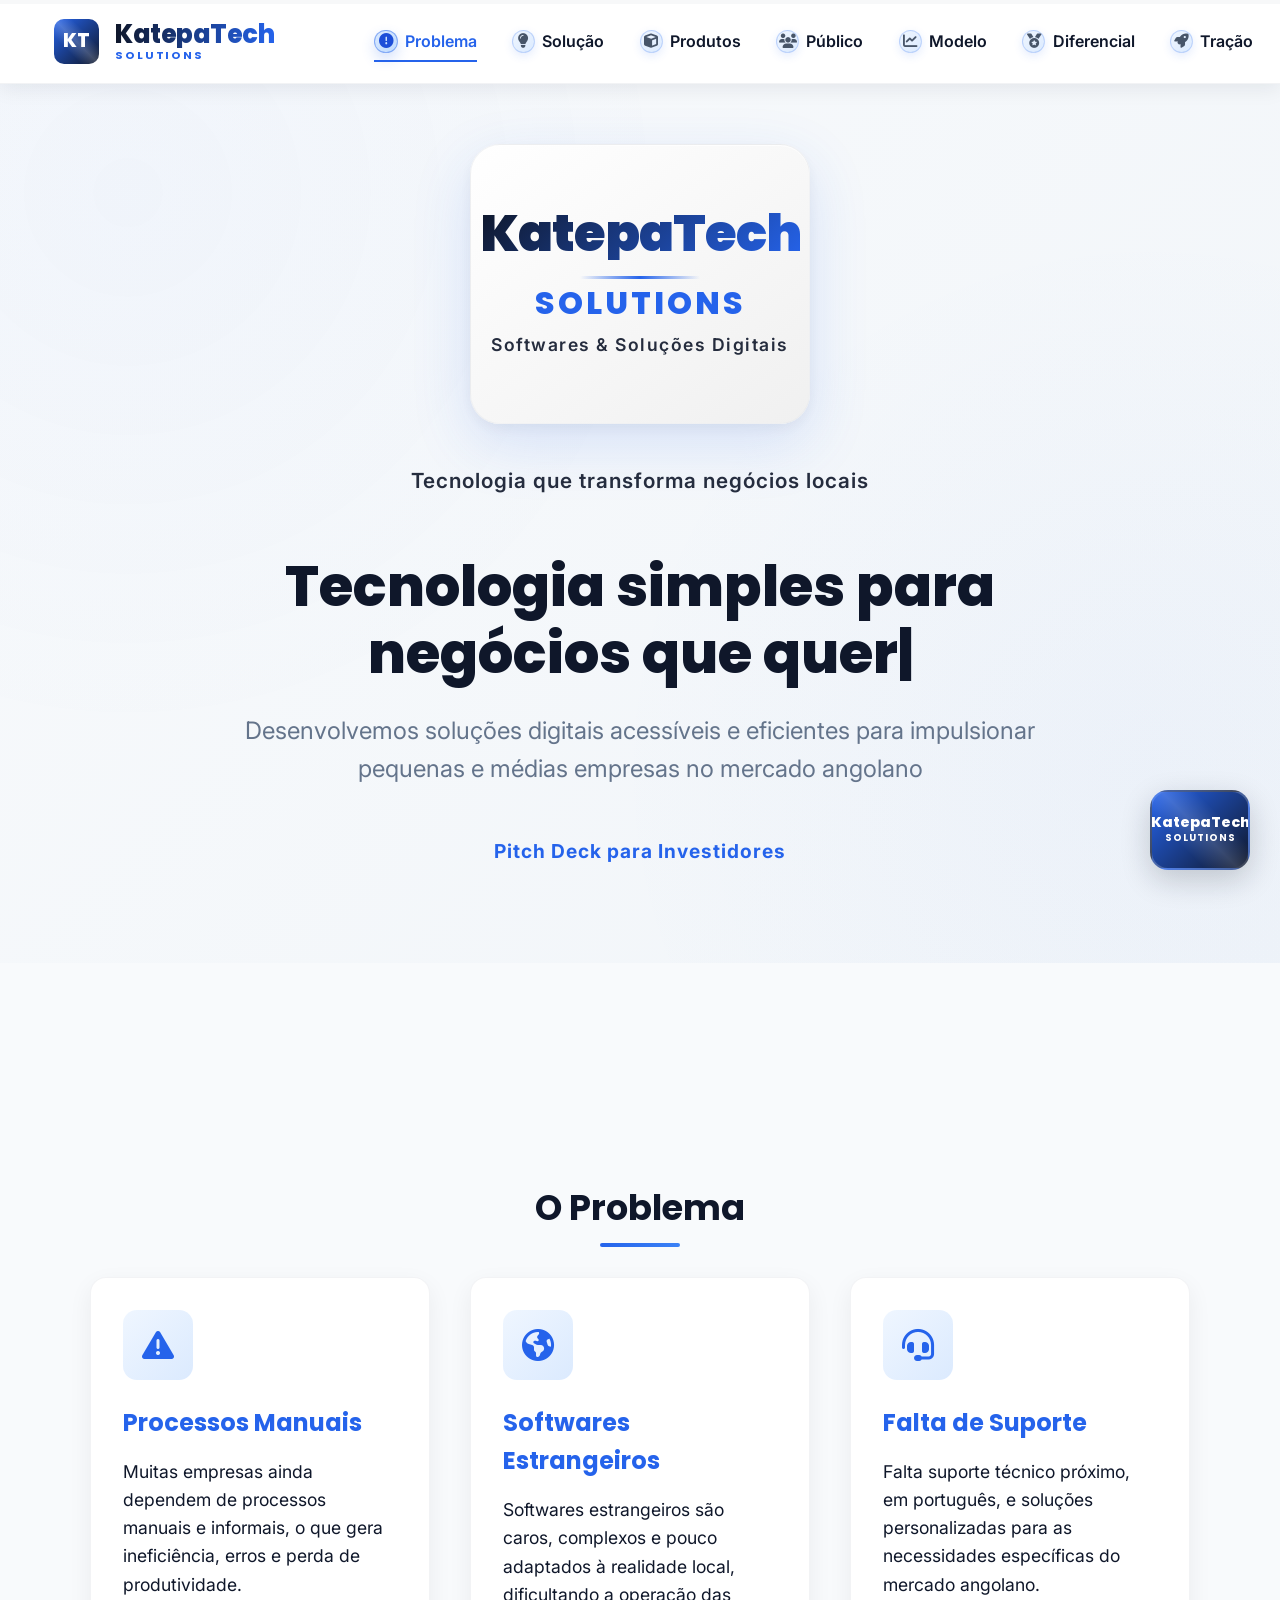
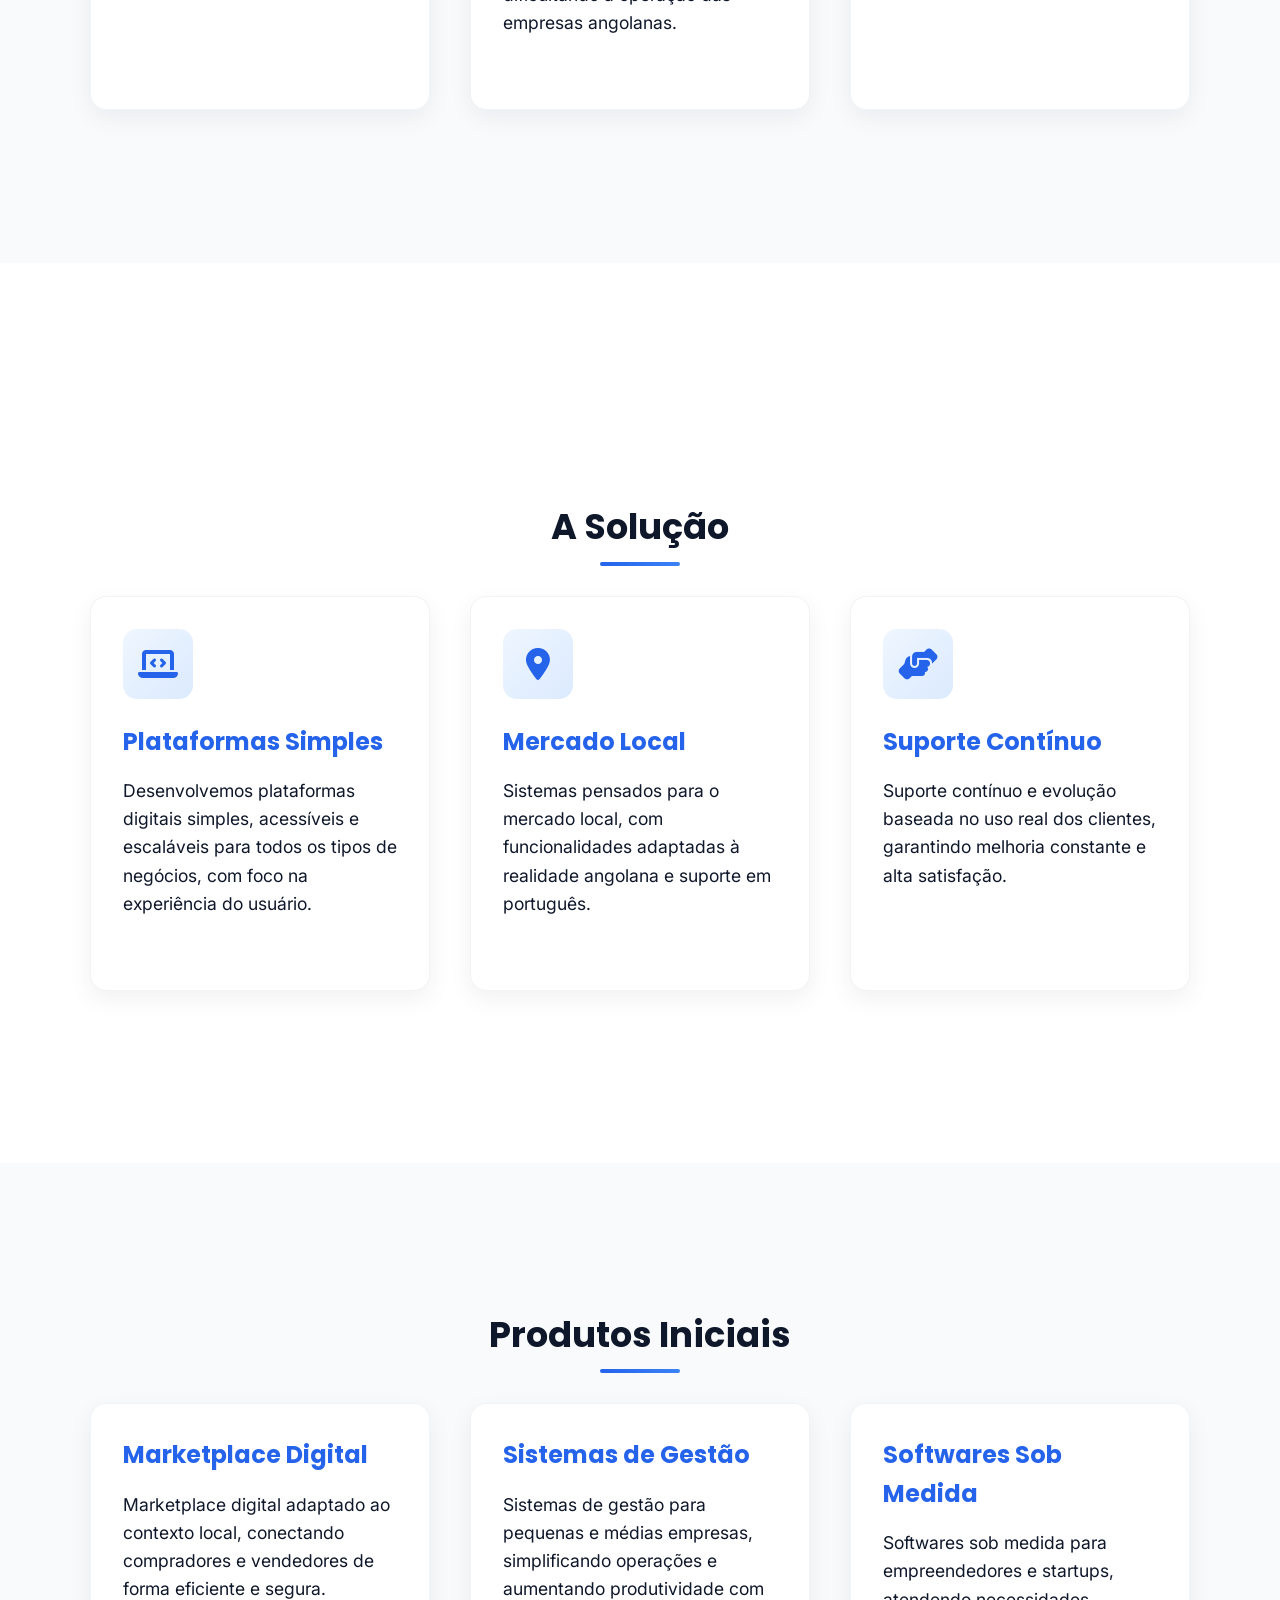
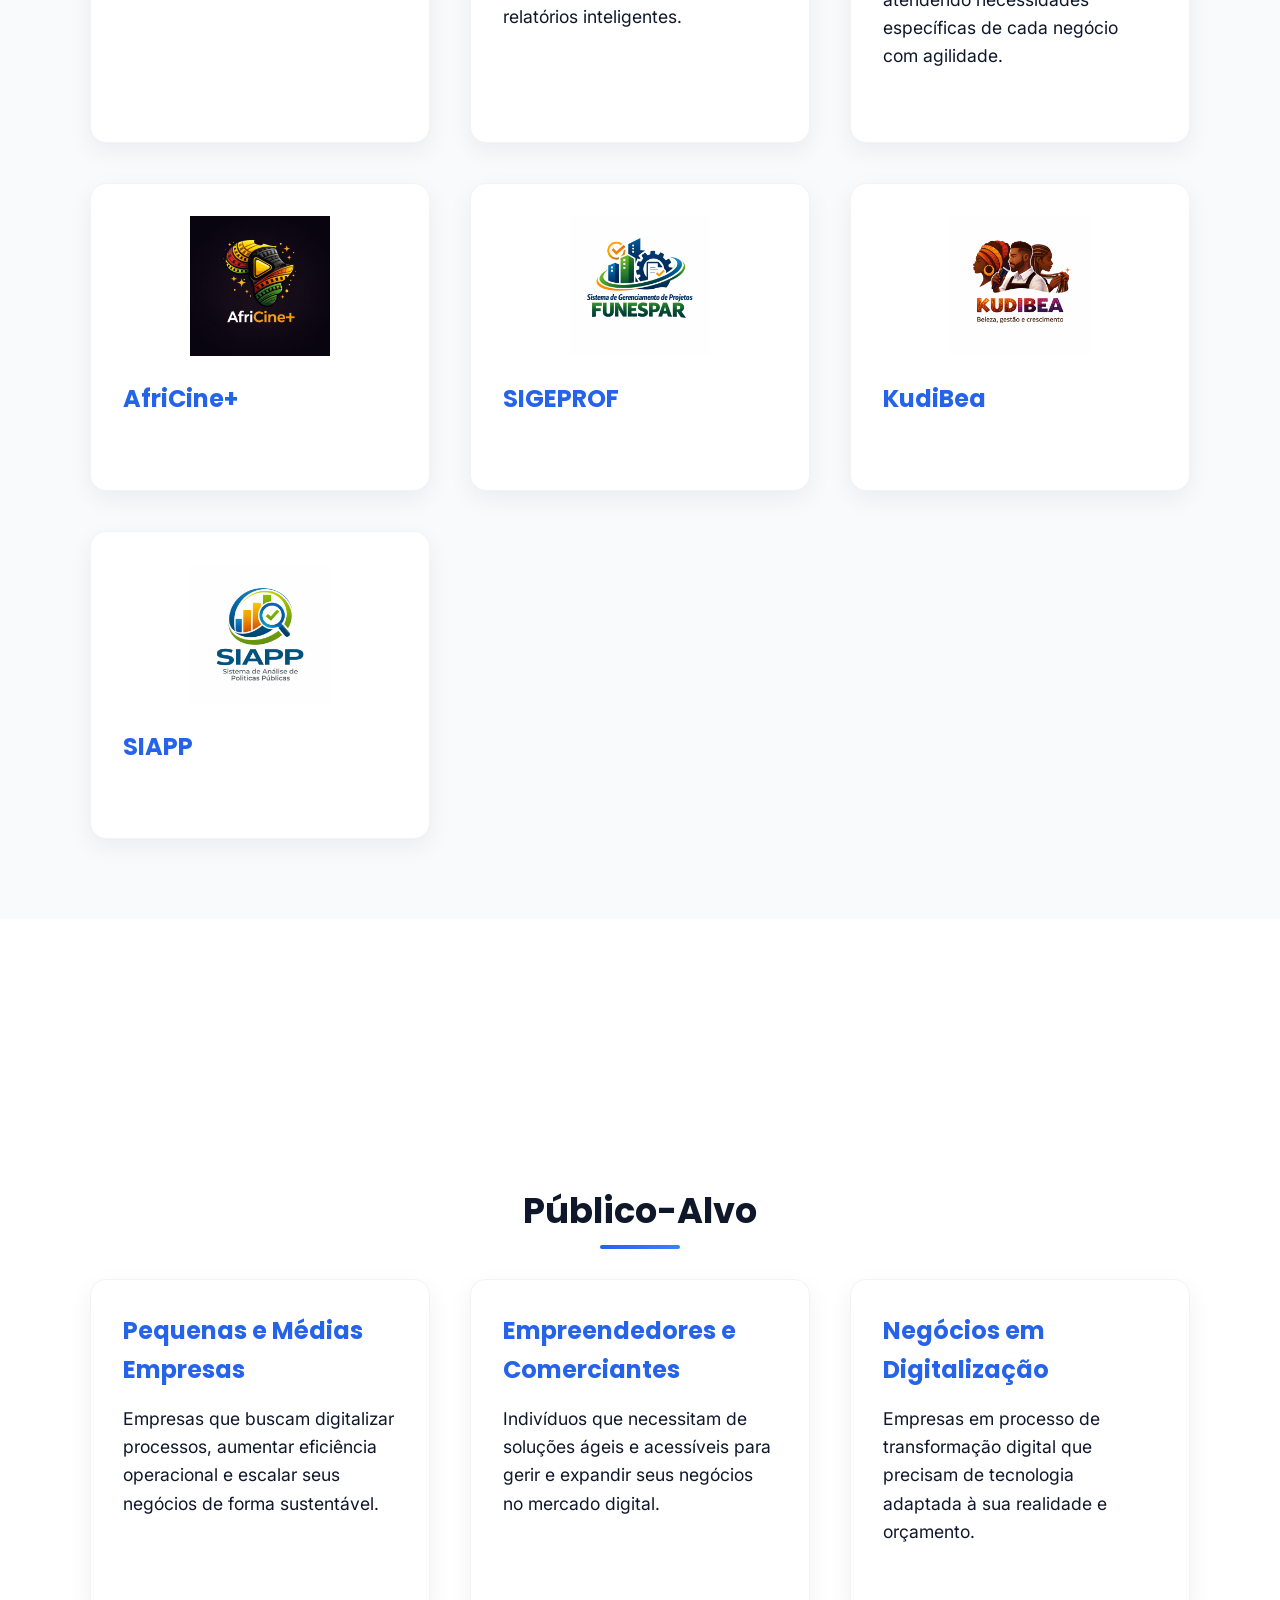
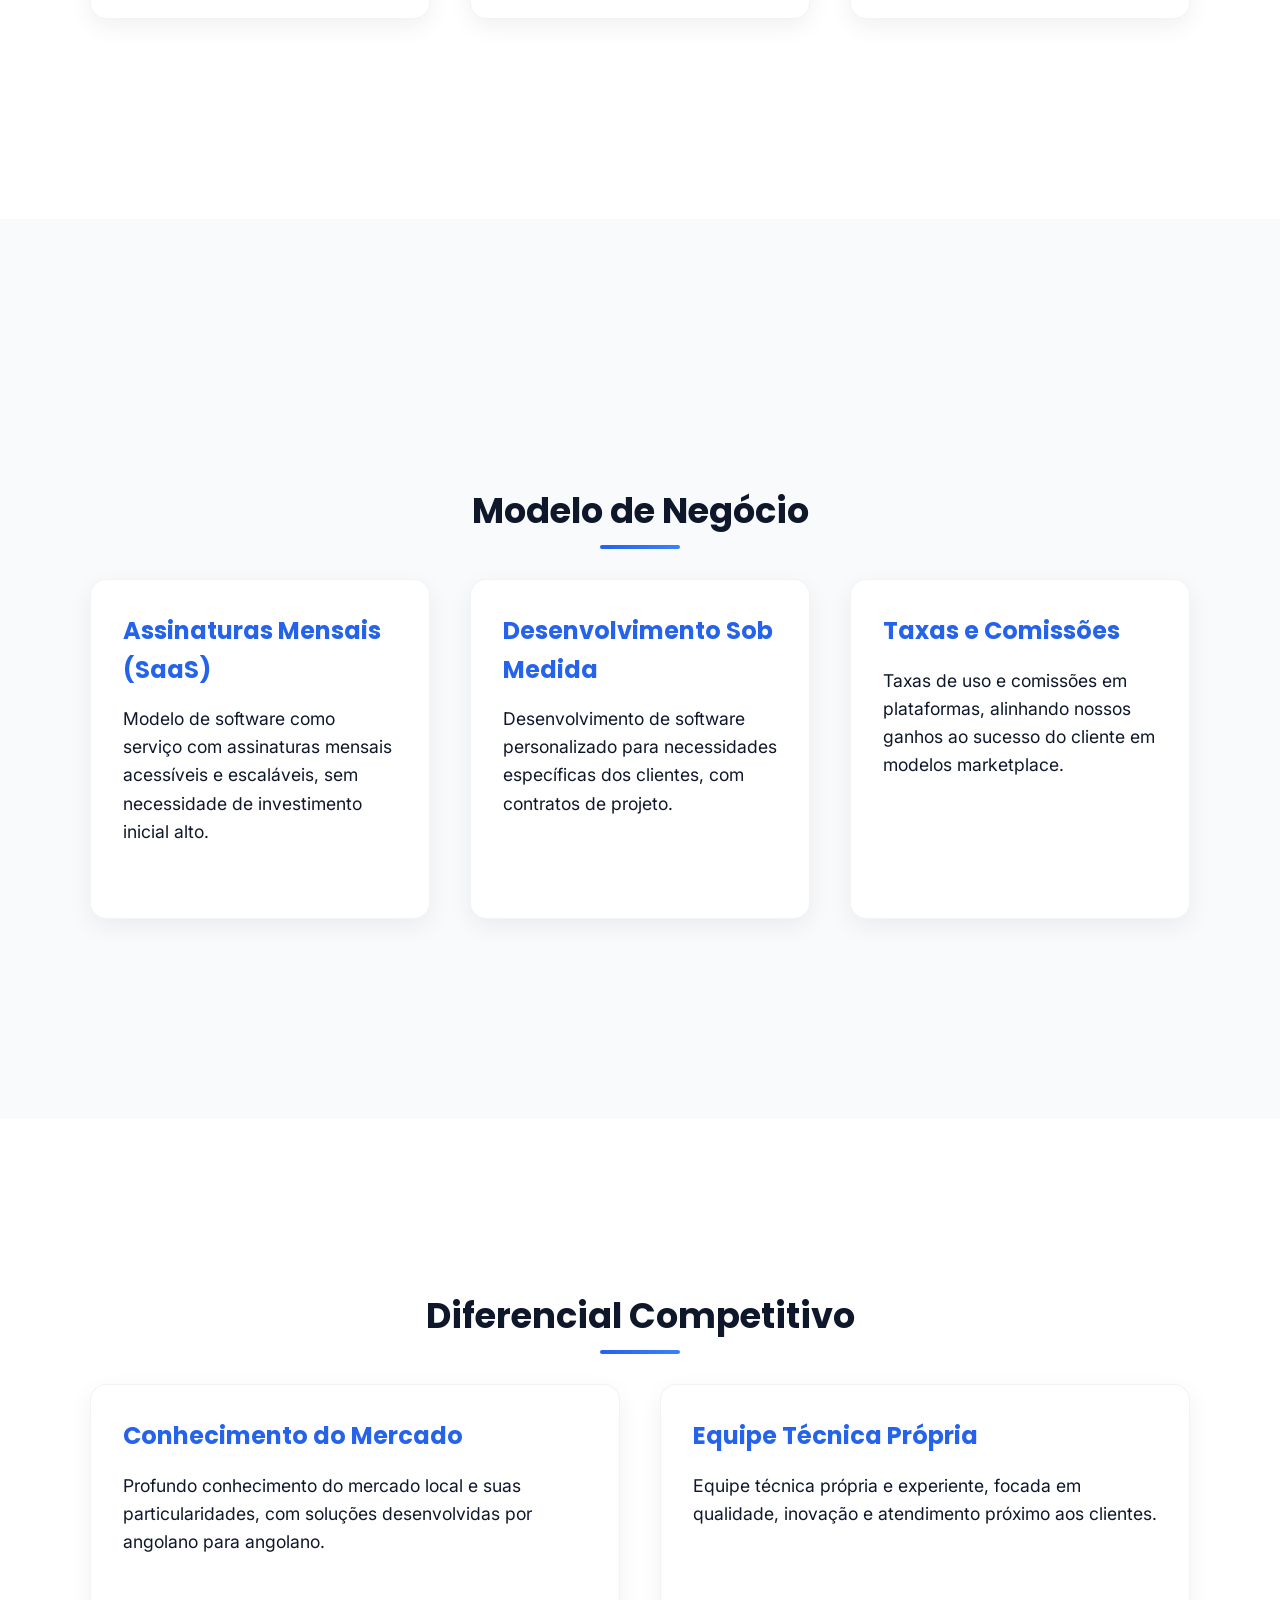
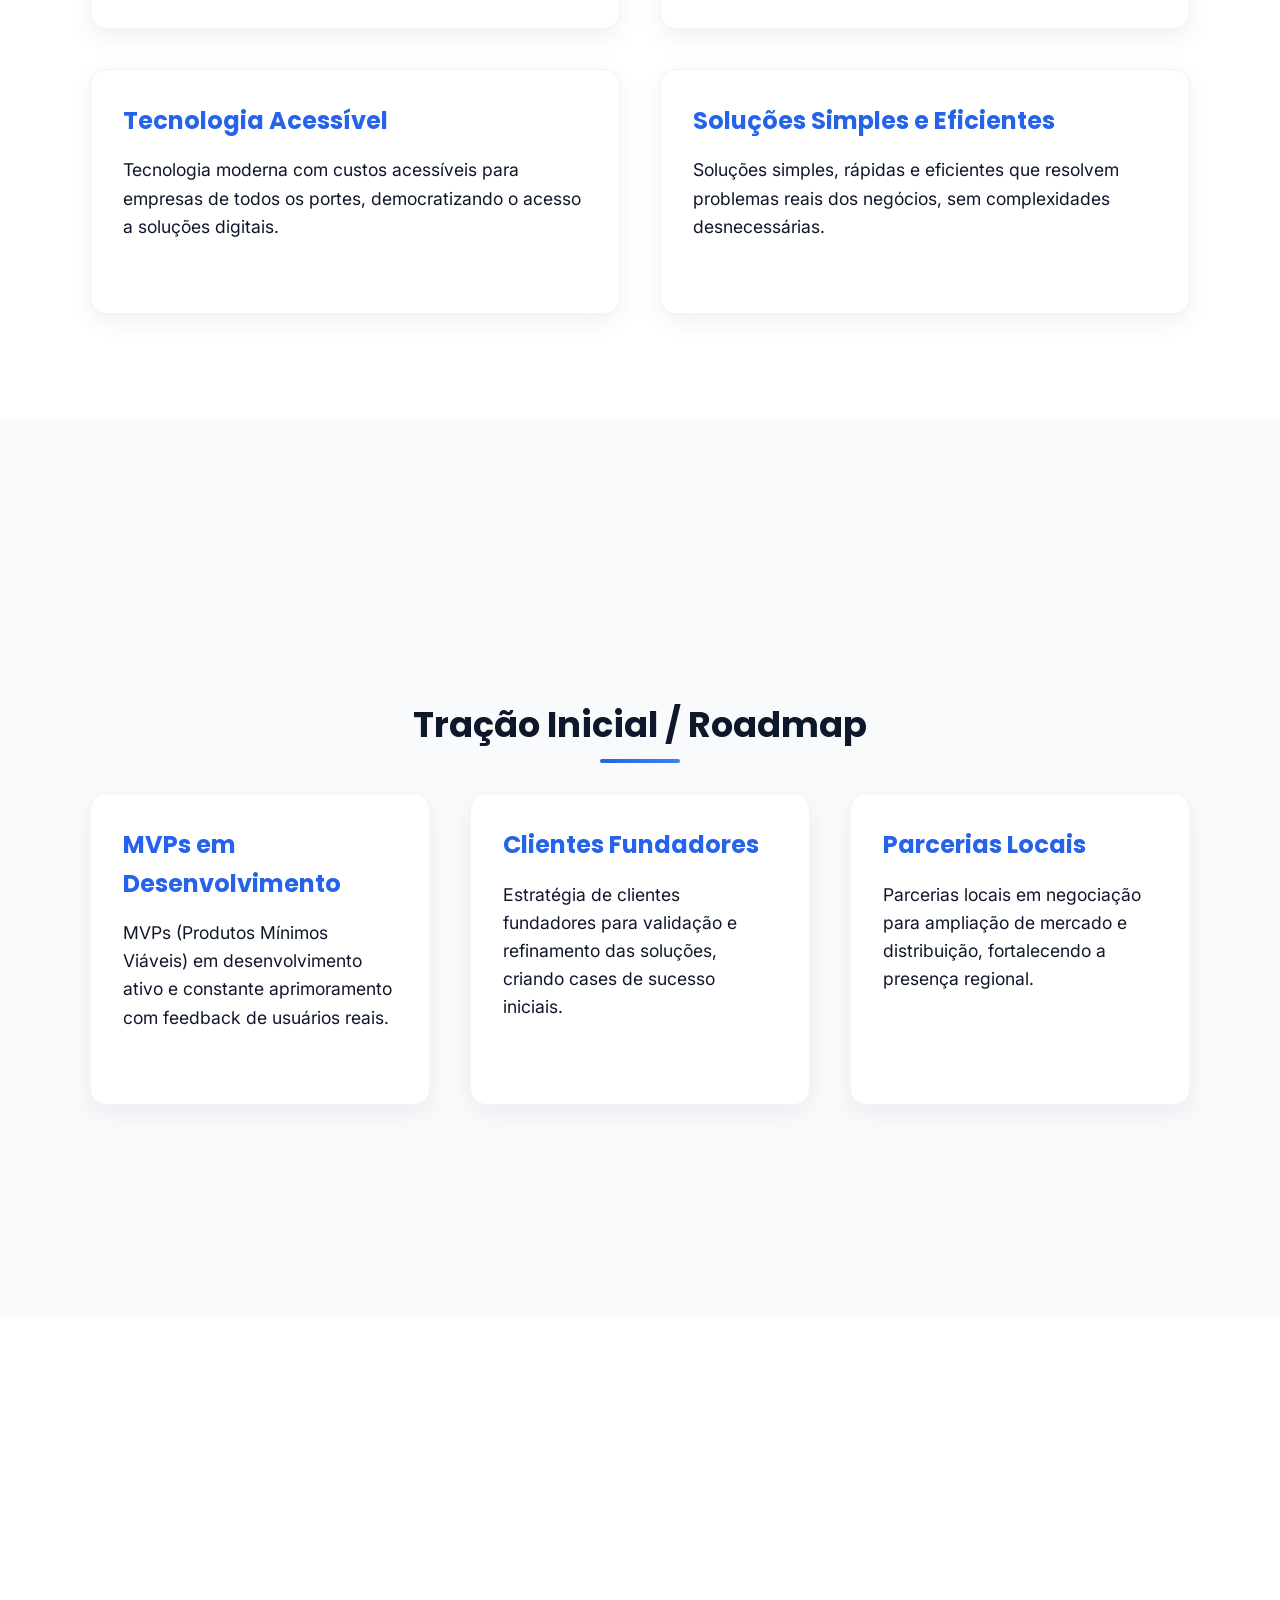
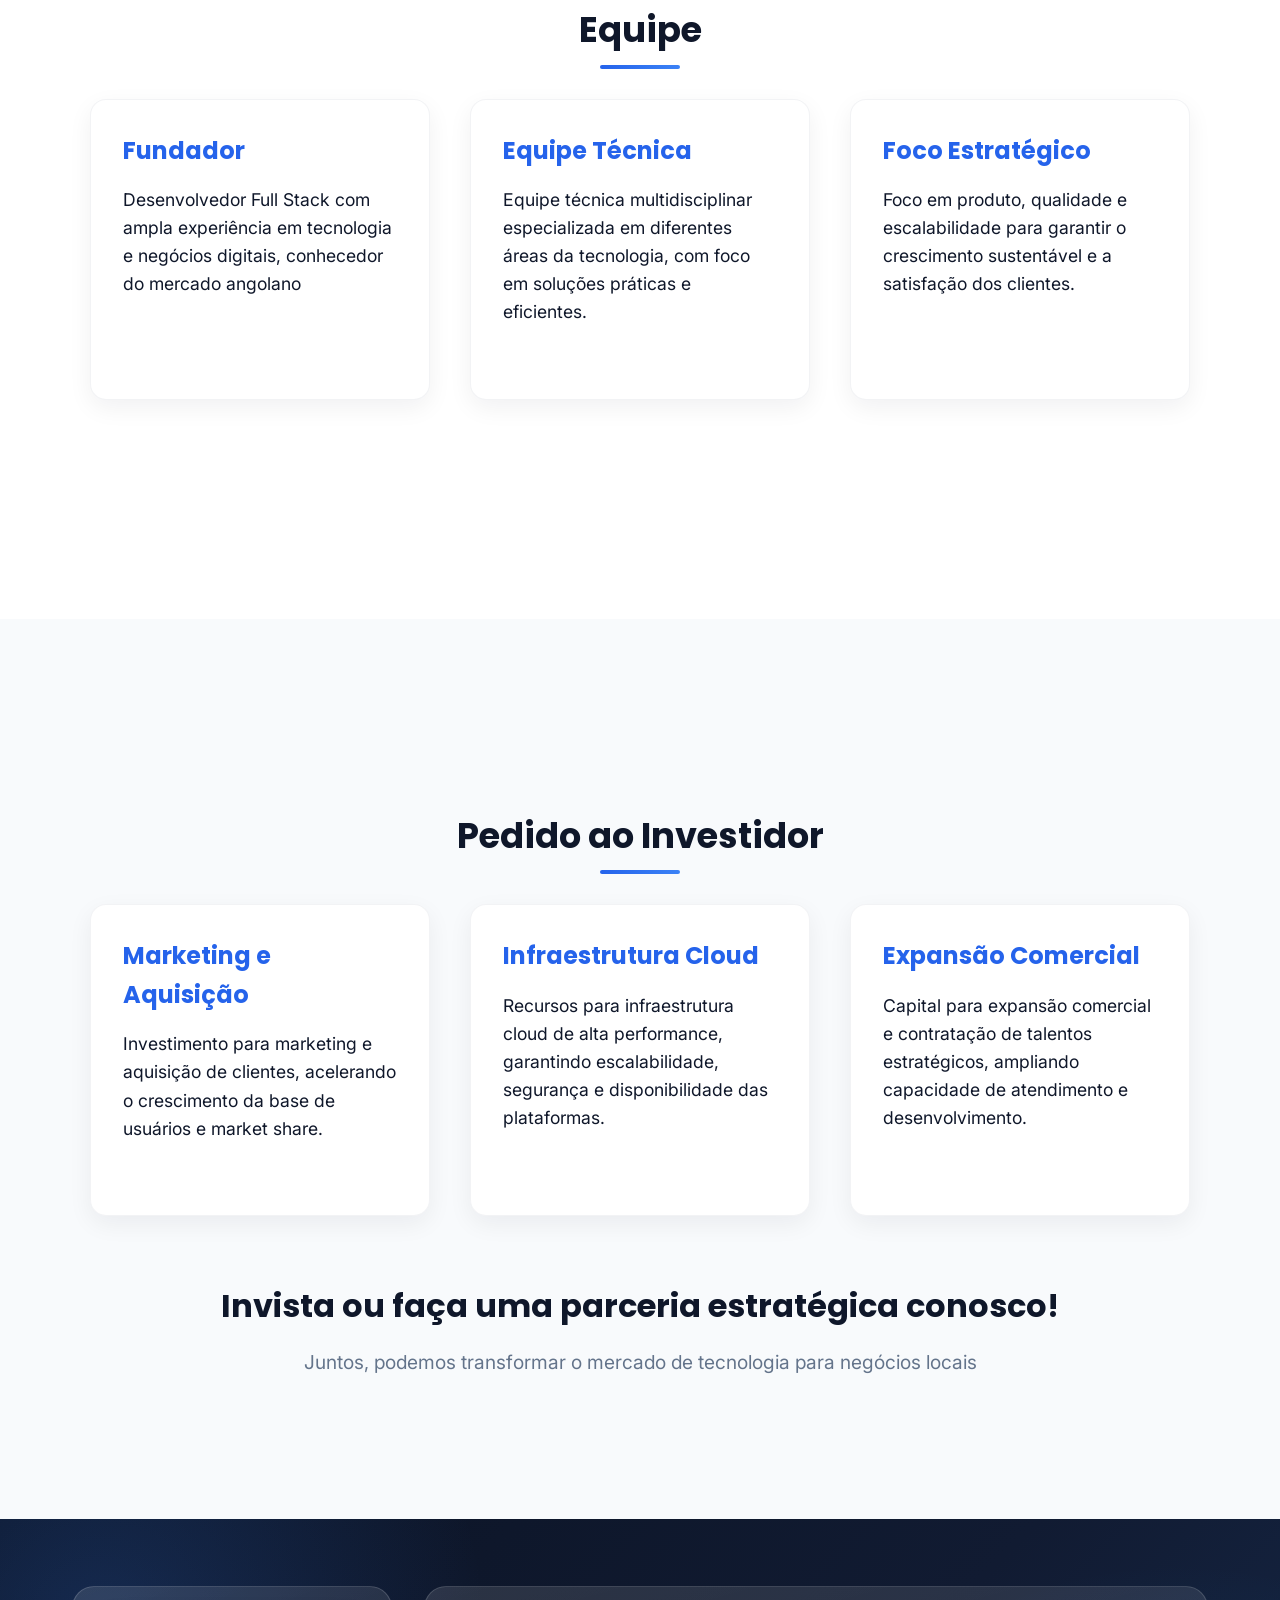
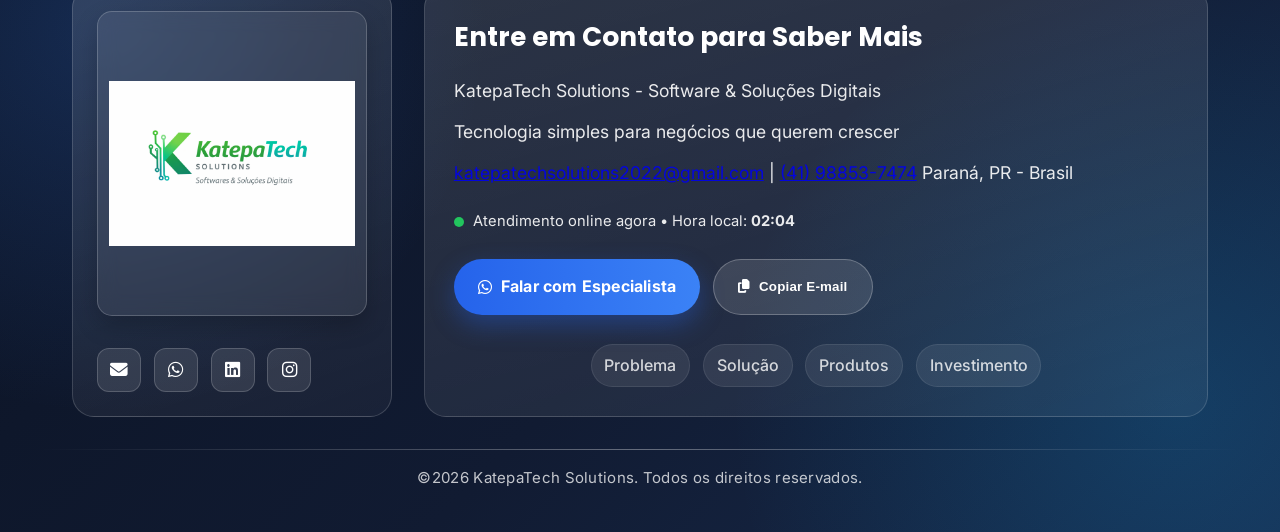
==== commit 35ef689d: "Atualização da landing" ====
--- a/index.html
+++ b/index.html
@@ -101,6 +101,10 @@
             scroll-behavior: smooth;
             overflow-x: hidden;
         }
+
+        body.nav-open {
+            overflow: hidden;
+        }
         
         h1, h2, h3 {
             font-family: 'Poppins', sans-serif;
@@ -142,6 +146,7 @@
         p {
             margin-bottom: 1rem;
             font-size: 1.1rem;
+            overflow-wrap: anywhere;
         }
         
         .container {
@@ -170,6 +175,7 @@
             padding: 1.2rem 2rem;
             max-width: 1200px;
             margin: 0 auto;
+            position: relative;
         }
         
         .logo-nav {
@@ -202,6 +208,12 @@
         }
         
         .logo-text {
+            display: flex;
+            flex-direction: column;
+            line-height: 1;
+        }
+
+        .logo-text-main {
             font-family: 'Poppins', sans-serif;
             font-weight: 800;
             font-size: 1.6rem;
@@ -211,6 +223,16 @@
             color: transparent;
             letter-spacing: -0.5px;
         }
+
+        .logo-text-sub {
+            font-family: 'Poppins', sans-serif;
+            font-weight: 700;
+            font-size: 0.7rem;
+            letter-spacing: 1.8px;
+            text-transform: uppercase;
+            color: var(--azul-claro);
+            margin-top: 0.15rem;
+        }
         
         .nav-links {
             display: flex;
@@ -218,6 +240,9 @@
         }
         
         .nav-links a {
+            display: inline-flex;
+            align-items: center;
+            gap: 0.45rem;
             text-decoration: none;
             color: var(--azul-escuro);
             font-weight: 600;
@@ -225,6 +250,21 @@
             transition: all 0.3s;
             position: relative;
             padding: 0.5rem 0;
+        }
+
+        .nav-links a i {
+            font-size: 0.9rem;
+            color: #475569;
+            width: 1.45rem;
+            height: 1.45rem;
+            border-radius: 999px;
+            display: inline-flex;
+            align-items: center;
+            justify-content: center;
+            background: linear-gradient(135deg, #EFF6FF, #DBEAFE);
+            border: 1px solid rgba(37, 99, 235, 0.22);
+            box-shadow: 0 3px 10px rgba(37, 99, 235, 0.12);
+            transition: color 0.3s, transform 0.3s, background 0.3s, border-color 0.3s, box-shadow 0.3s;
         }
         
         .nav-links a:after {
@@ -241,9 +281,36 @@
         .nav-links a:hover {
             color: var(--azul-claro);
         }
-        
+
+        .nav-links a:hover i {
+            color: #1D4ED8;
+            transform: translateY(-1px) scale(1.05);
+            background: linear-gradient(135deg, #DBEAFE, #BFDBFE);
+            border-color: rgba(37, 99, 235, 0.45);
+            box-shadow: 0 6px 14px rgba(37, 99, 235, 0.2);
+        }
+
+        .nav-links a.is-active {
+            color: var(--azul-claro);
+        }
+
+        .nav-links a.is-active i {
+            color: #1D4ED8;
+            background: linear-gradient(135deg, #DBEAFE, #BFDBFE);
+            border-color: rgba(37, 99, 235, 0.45);
+            box-shadow: 0 6px 14px rgba(37, 99, 235, 0.2);
+        }
+
         .nav-links a:hover:after {
             width: 100%;
+        }
+
+        .nav-links a.is-active:after {
+            width: 100%;
+        }
+
+        .nav-backdrop {
+            display: none;
         }
         
         /* Logo Principal na Capa */
@@ -804,10 +871,12 @@
         @media (max-width: 768px) {
             h1 {
                 font-size: 2.2rem;
+                overflow-wrap: anywhere;
             }
             
             h2 {
                 font-size: 1.8rem;
+                overflow-wrap: anywhere;
             }
             
             .capa h1 {
@@ -836,7 +905,48 @@
             }
             
             .nav-links {
-                display: none;
+                display: flex;
+                flex-direction: column;
+                position: fixed;
+                top: 0;
+                right: 0;
+                height: 100dvh;
+                width: min(88vw, 360px);
+                overflow-y: auto;
+                background: rgba(255, 255, 255, 0.98);
+                backdrop-filter: blur(10px);
+                border-left: 1px solid rgba(226, 232, 240, 0.9);
+                padding: 5.3rem 0.95rem 1rem;
+                box-shadow: -14px 0 36px rgba(15, 23, 42, 0.2);
+                gap: 0.5rem;
+                z-index: 1004;
+                transform: translateX(102%);
+                transition: transform 0.34s ease;
+                pointer-events: none;
+            }
+
+            .nav-links.mobile-open {
+                transform: translateX(0);
+                pointer-events: auto;
+            }
+
+            .nav-links a {
+                width: 100%;
+                padding: 0.75rem 0.85rem;
+                border-radius: 11px;
+                font-size: 0.98rem;
+                background: rgba(248, 250, 252, 0.92);
+                border: 1px solid rgba(226, 232, 240, 0.95);
+            }
+
+            .nav-links a:after {
+                left: 0.85rem;
+            }
+
+            .nav-links a:hover,
+            .nav-links a.is-active {
+                background: #EFF6FF;
+                border-color: rgba(37, 99, 235, 0.25);
             }
             
             .mobile-menu-btn {
@@ -846,7 +956,25 @@
                 color: var(--azul-escuro);
                 font-size: 1.5rem;
                 cursor: pointer;
+                z-index: 1005;
+                position: relative;
+            }
+
+            .nav-backdrop {
+                display: block;
+                position: fixed;
+                inset: 0;
+                background: rgba(15, 23, 42, 0.45);
+                opacity: 0;
+                pointer-events: none;
+                transition: opacity 0.28s ease;
                 z-index: 1002;
+                border: none;
+            }
+
+            .nav-backdrop.is-visible {
+                opacity: 1;
+                pointer-events: auto;
             }
             
             .slide {
@@ -883,8 +1011,93 @@
                 font-size: 0.5rem;
             }
         }
+
+        @media (max-width: 480px) {
+            .container {
+                padding: 0 1rem;
+            }
+
+            .nav-container {
+                padding: 0.95rem 1rem;
+            }
+
+            .nav-links {
+                width: min(92vw, 330px);
+                padding-top: 5rem;
+            }
+
+            .logo-graphic {
+                width: 38px;
+                height: 38px;
+            }
+
+            .logo-text-main {
+                font-size: 1.22rem;
+            }
+
+            .logo-text-sub {
+                font-size: 0.6rem;
+                letter-spacing: 1.2px;
+            }
+
+            .capa h1 {
+                font-size: 1.9rem;
+                line-height: 1.25;
+            }
+
+            .capa .subtitulo {
+                font-size: 1.06rem;
+            }
+
+            .hero-tagline {
+                font-size: 1.04rem;
+                padding: 0 0.4rem;
+            }
+
+            .logo-hero {
+                width: 190px;
+                height: 190px;
+                border-radius: 22px;
+            }
+
+            .logo-hero-top {
+                font-size: 2rem;
+            }
+
+            .logo-hero-middle {
+                font-size: 1.2rem;
+                letter-spacing: 1.8px;
+            }
+
+            .logo-hero-bottom {
+                font-size: 0.88rem;
+                letter-spacing: 1px;
+            }
+
+            .slide {
+                padding: 6.3rem 1rem 2.6rem;
+            }
+
+            .problema-item, .solucao-item, .produto-item, .publico-item, .modelo-item, .diferencial-item, .tracao-item, .equipe-item, .pedido-item {
+                padding: 1.3rem;
+            }
+
+            .produto-logo {
+                height: 110px;
+            }
+        }
         
         @media (min-width: 769px) {
+            .nav-container {
+                justify-content: flex-start;
+                padding: 1.2rem 2rem 1.2rem 0.9rem;
+            }
+
+            .nav-links {
+                margin-left: 100px;
+                margin-right: auto;
+            }
+
             .mobile-menu-btn {
                 display: none;
             }
@@ -956,24 +1169,28 @@
                 <div class="logo-graphic">
                     <span style="font-family: 'Poppins', sans-serif; font-weight: 800; font-size: 1.2rem; color: white;">KT</span>
                 </div>
-                <div class="logo-text">KatepaTech</div>
+                <div class="logo-text">
+                    <span class="logo-text-main">KatepaTech</span>
+                    <span class="logo-text-sub">Solutions</span>
+                </div>
             </a>
-            <div class="nav-links">
-                <a href="#problema">Problema</a>
-                <a href="#solucao">Solução</a>
-                <a href="#produtos">Produtos</a>
-                <a href="#publico">Público</a>
-                <a href="#modelo">Modelo</a>
-                <a href="#diferencial">Diferencial</a>
-                <a href="#tracao">Tração</a>
-                <a href="#equipe">Equipe</a>
-                <a href="#pedido">Investimento</a>
+            <div class="nav-links" id="mainNavLinks">
+                <a href="#problema"><i class="fas fa-circle-exclamation"></i> Problema</a>
+                <a href="#solucao"><i class="fas fa-lightbulb"></i> Solução</a>
+                <a href="#produtos"><i class="fas fa-cube"></i> Produtos</a>
+                <a href="#publico"><i class="fas fa-users"></i> Público</a>
+                <a href="#modelo"><i class="fas fa-chart-line"></i> Modelo</a>
+                <a href="#diferencial"><i class="fas fa-medal"></i> Diferencial</a>
+                <a href="#tracao"><i class="fas fa-rocket"></i> Tração</a>
+                <a href="#equipe"><i class="fas fa-user-tie"></i> Equipe</a>
+                <a href="#pedido"><i class="fas fa-handshake"></i> Investimento</a>
             </div>
-            <button class="mobile-menu-btn">
+            <button class="mobile-menu-btn" type="button" aria-label="Abrir menu" aria-controls="mainNavLinks" aria-expanded="false">
                 <i class="fas fa-bars"></i>
             </button>
         </div>
     </nav>
+    <button class="nav-backdrop" id="navBackdrop" type="button" aria-label="Fechar menu"></button>
     
     <!-- Logo flutuante -->
     <div class="floating-logo" id="floatingLogo">
@@ -996,7 +1213,7 @@
             </div>
             
             <h1 class="fade-in">Tecnologia simples para negócios que querem crescer</h1>
-            <p class="subtitulo fade-in delay-1">Desenvolvemos soluções digitais acessíveis e eficientes para impulsionar pequenas e médias empresas no mercado angolano
+            <p class="subtitulo fade-in delay-1">Desenvolvemos soluções digitais acessíveis e eficientes para impulsionar pequenas e médias empresas no mercado angolano</p>
             <p class="rodape fade-in delay-2">Pitch Deck para Investidores</p>
         </div>
     </section>
@@ -1196,7 +1413,7 @@
                 <div class="grid-3">
                     <div class="equipe-item fade-in delay-1">
                         <h3>Fundador</h3>
-                        <p>Desenvolvedor Full Stack com ampla experiência em tecnologia e negócios digitais, conhecedor do mercado angolano
+                        <p>Desenvolvedor Full Stack com ampla experiência em tecnologia e negócios digitais, conhecedor do mercado angolano</p>
                     </div>
                     <div class="equipe-item fade-in delay-2">
                         <h3>Equipe Técnica</h3>
@@ -1232,7 +1449,7 @@
                 </div>
                 <div style="text-align: center; margin-top: 4rem;">
                     <h3 style="color: var(--azul-escuro); font-size: 2rem;">Invista ou faça uma parceria estratégica conosco!</h3>
-                    <p style="font-size: 1.2rem; margin-top: 1rem; colo r: #64748B;">Juntos, podemos transformar o mercado de tecnologia para negócios locais</p>
+                    <p style="font-size: 1.2rem; margin-top: 1rem; color: #64748B;">Juntos, podemos transformar o mercado de tecnologia para negócios locais</p>
                 </div>
             </div>
         </div>
@@ -1295,22 +1512,27 @@
         // Menu mobile
         const mobileMenuBtn = document.querySelector('.mobile-menu-btn');
         const navLinks = document.querySelector('.nav-links');
+        const navBackdrop = document.getElementById('navBackdrop');
+
+        const openMobileMenu = () => {
+            navLinks.classList.add('mobile-open');
+            navBackdrop.classList.add('is-visible');
+            document.body.classList.add('nav-open');
+            mobileMenuBtn.setAttribute('aria-expanded', 'true');
+        };
+
+        const closeMobileMenu = () => {
+            navLinks.classList.remove('mobile-open');
+            navBackdrop.classList.remove('is-visible');
+            document.body.classList.remove('nav-open');
+            mobileMenuBtn.setAttribute('aria-expanded', 'false');
+        };
         
         mobileMenuBtn.addEventListener('click', function() {
-            if (navLinks.style.display === 'flex') {
-                navLinks.style.display = 'none';
+            if (navLinks.classList.contains('mobile-open')) {
+                closeMobileMenu();
             } else {
-                navLinks.style.display = 'flex';
-                navLinks.style.flexDirection = 'column';
-                navLinks.style.position = 'absolute';
-                navLinks.style.top = '100%';
-                navLinks.style.left = '0';
-                navLinks.style.width = '100%';
-                navLinks.style.backgroundColor = 'var(--branco)';
-                navLinks.style.padding = '2rem';
-                navLinks.style.boxShadow = '0 10px 30px rgba(0,0,0,0.1)';
-                navLinks.style.gap = '1.5rem';
-                navLinks.style.zIndex = '1000';
+                openMobileMenu();
             }
         });
         
@@ -1318,7 +1540,7 @@
         document.querySelectorAll('.nav-links a').forEach(link => {
             link.addEventListener('click', function() {
                 if (window.innerWidth <= 768) {
-                    navLinks.style.display = 'none';
+                    closeMobileMenu();
                 }
             });
         });
@@ -1333,13 +1555,50 @@
                 
                 const targetElement = document.querySelector(targetId);
                 if (targetElement) {
+                    const navElement = document.querySelector('nav');
+                    const offset = navElement ? navElement.offsetHeight + 16 : 80;
                     window.scrollTo({
-                        top: targetElement.offsetTop - 80,
+                        top: targetElement.offsetTop - offset,
                         behavior: 'smooth'
                     });
                 }
             });
         });
+
+        // Fechar menu mobile no backdrop e tecla Esc
+        navBackdrop.addEventListener('click', closeMobileMenu);
+        document.addEventListener('keydown', function(event) {
+            if (event.key === 'Escape' && navLinks.classList.contains('mobile-open')) {
+                closeMobileMenu();
+            }
+        });
+
+        // Destaque do link ativo no header durante o scroll
+        const navSectionLinks = Array.from(document.querySelectorAll('.nav-links a[href^="#"]'));
+        const navSections = navSectionLinks
+            .map((link) => document.querySelector(link.getAttribute('href')))
+            .filter((section) => section);
+
+        const updateActiveNavLink = () => {
+            if (!navSectionLinks.length || !navSections.length) return;
+
+            const currentScroll = window.scrollY + 140;
+            let activeSection = navSections[0];
+
+            navSections.forEach((section) => {
+                if (currentScroll >= section.offsetTop) {
+                    activeSection = section;
+                }
+            });
+
+            navSectionLinks.forEach((link) => {
+                const isActive = link.getAttribute('href') === `#${activeSection.id}`;
+                link.classList.toggle('is-active', isActive);
+            });
+        };
+
+        window.addEventListener('scroll', updateActiveNavLink);
+        window.addEventListener('load', updateActiveNavLink);
         
         // Logo flutuante - voltar ao topo
         document.getElementById('floatingLogo').addEventListener('click', function() {
@@ -1437,13 +1696,7 @@
         // Ajustar menu em redimensionamento da janela
         window.addEventListener('resize', function() {
             if (window.innerWidth > 768) {
-                navLinks.style.display = 'flex';
-                navLinks.style.flexDirection = 'row';
-                navLinks.style.position = 'static';
-                navLinks.style.backgroundColor = 'transparent';
-                navLinks.style.padding = '0';
-                navLinks.style.boxShadow = 'none';
-                navLinks.style.width = 'auto';
+                closeMobileMenu();
             }
         });
     </script>
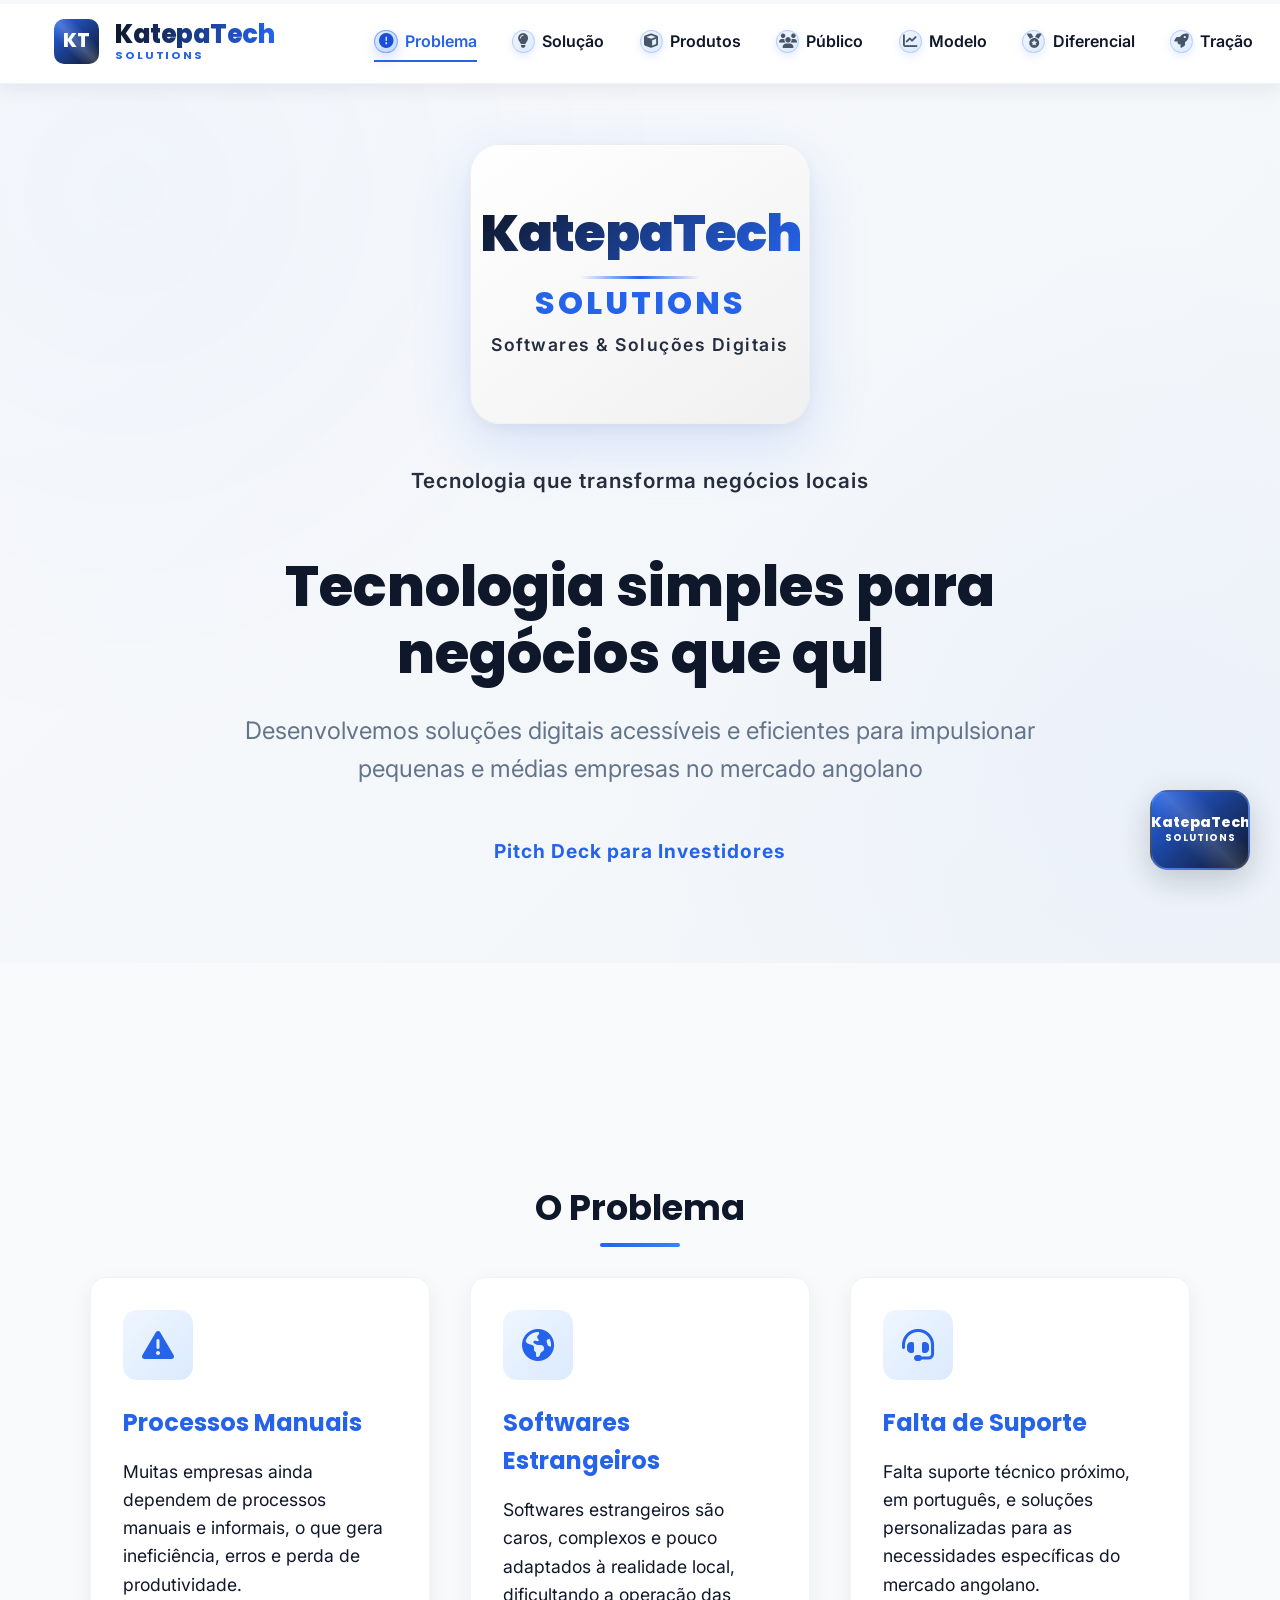
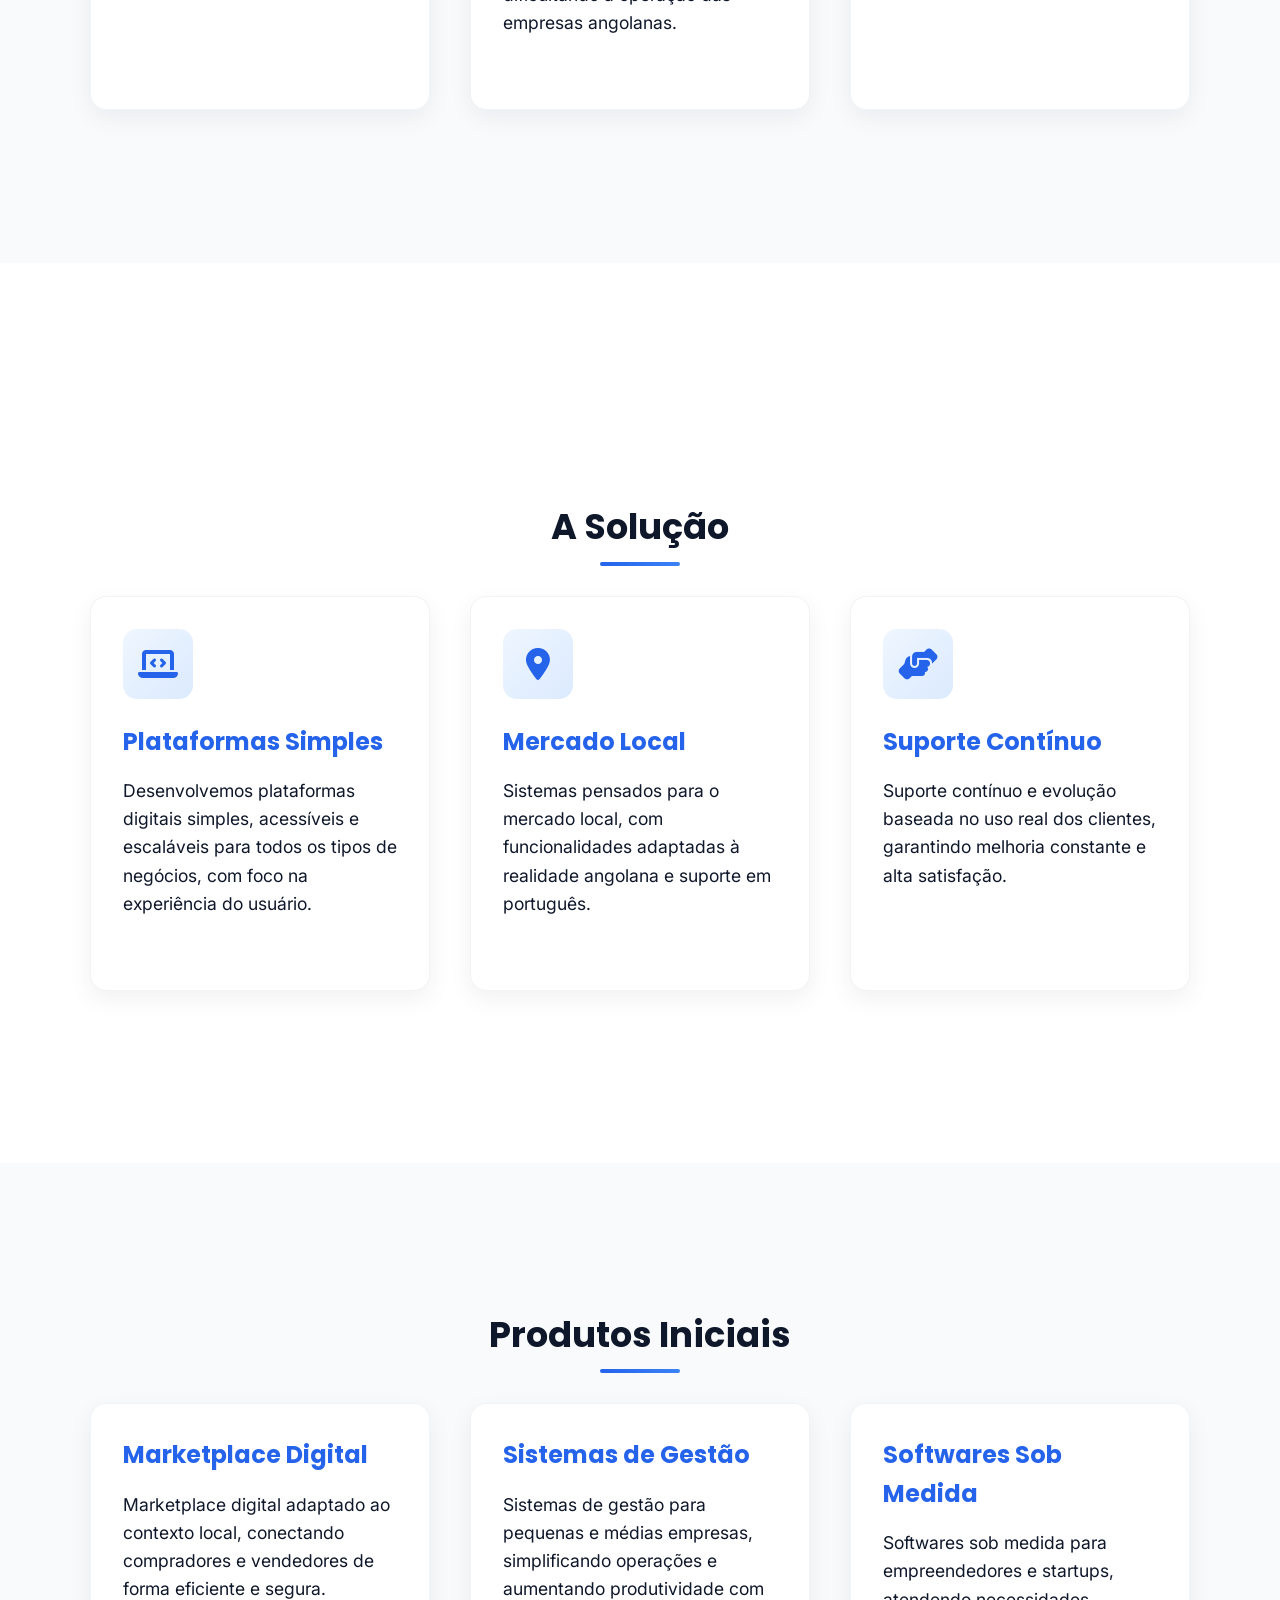
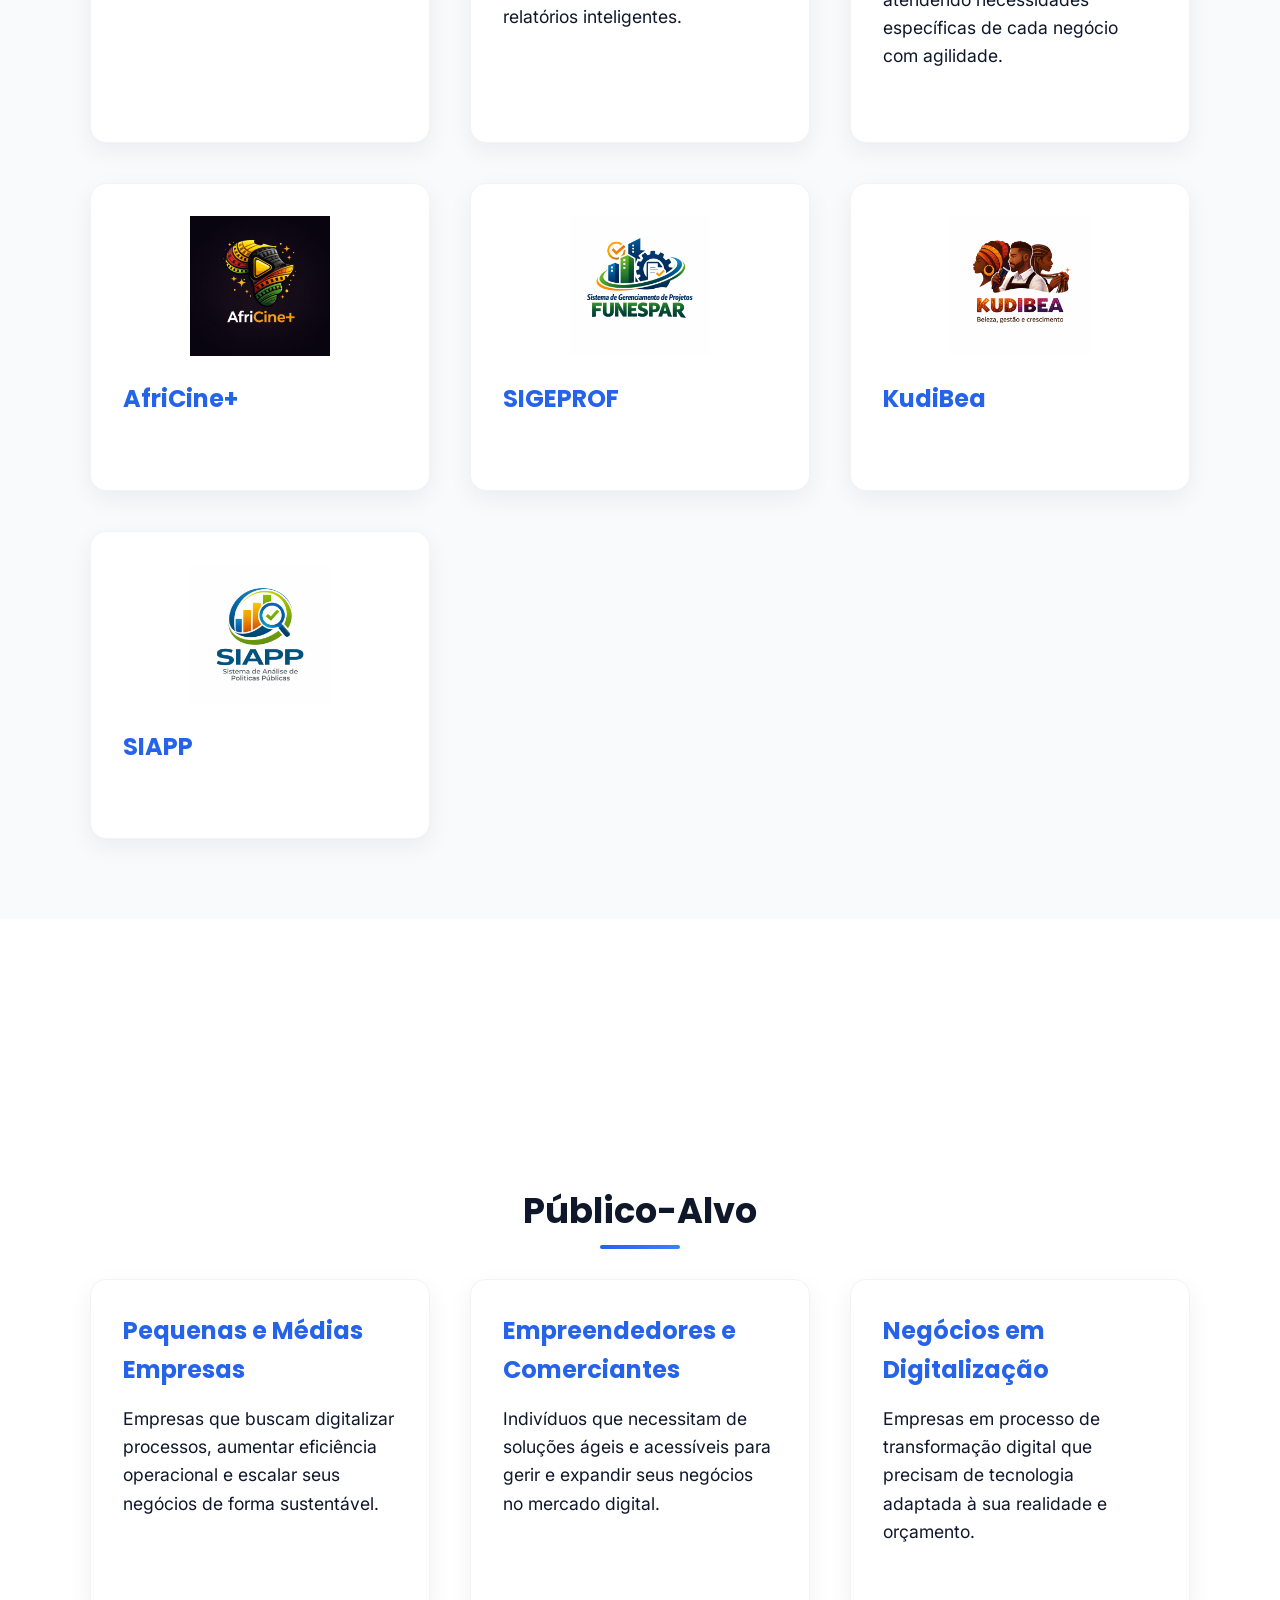
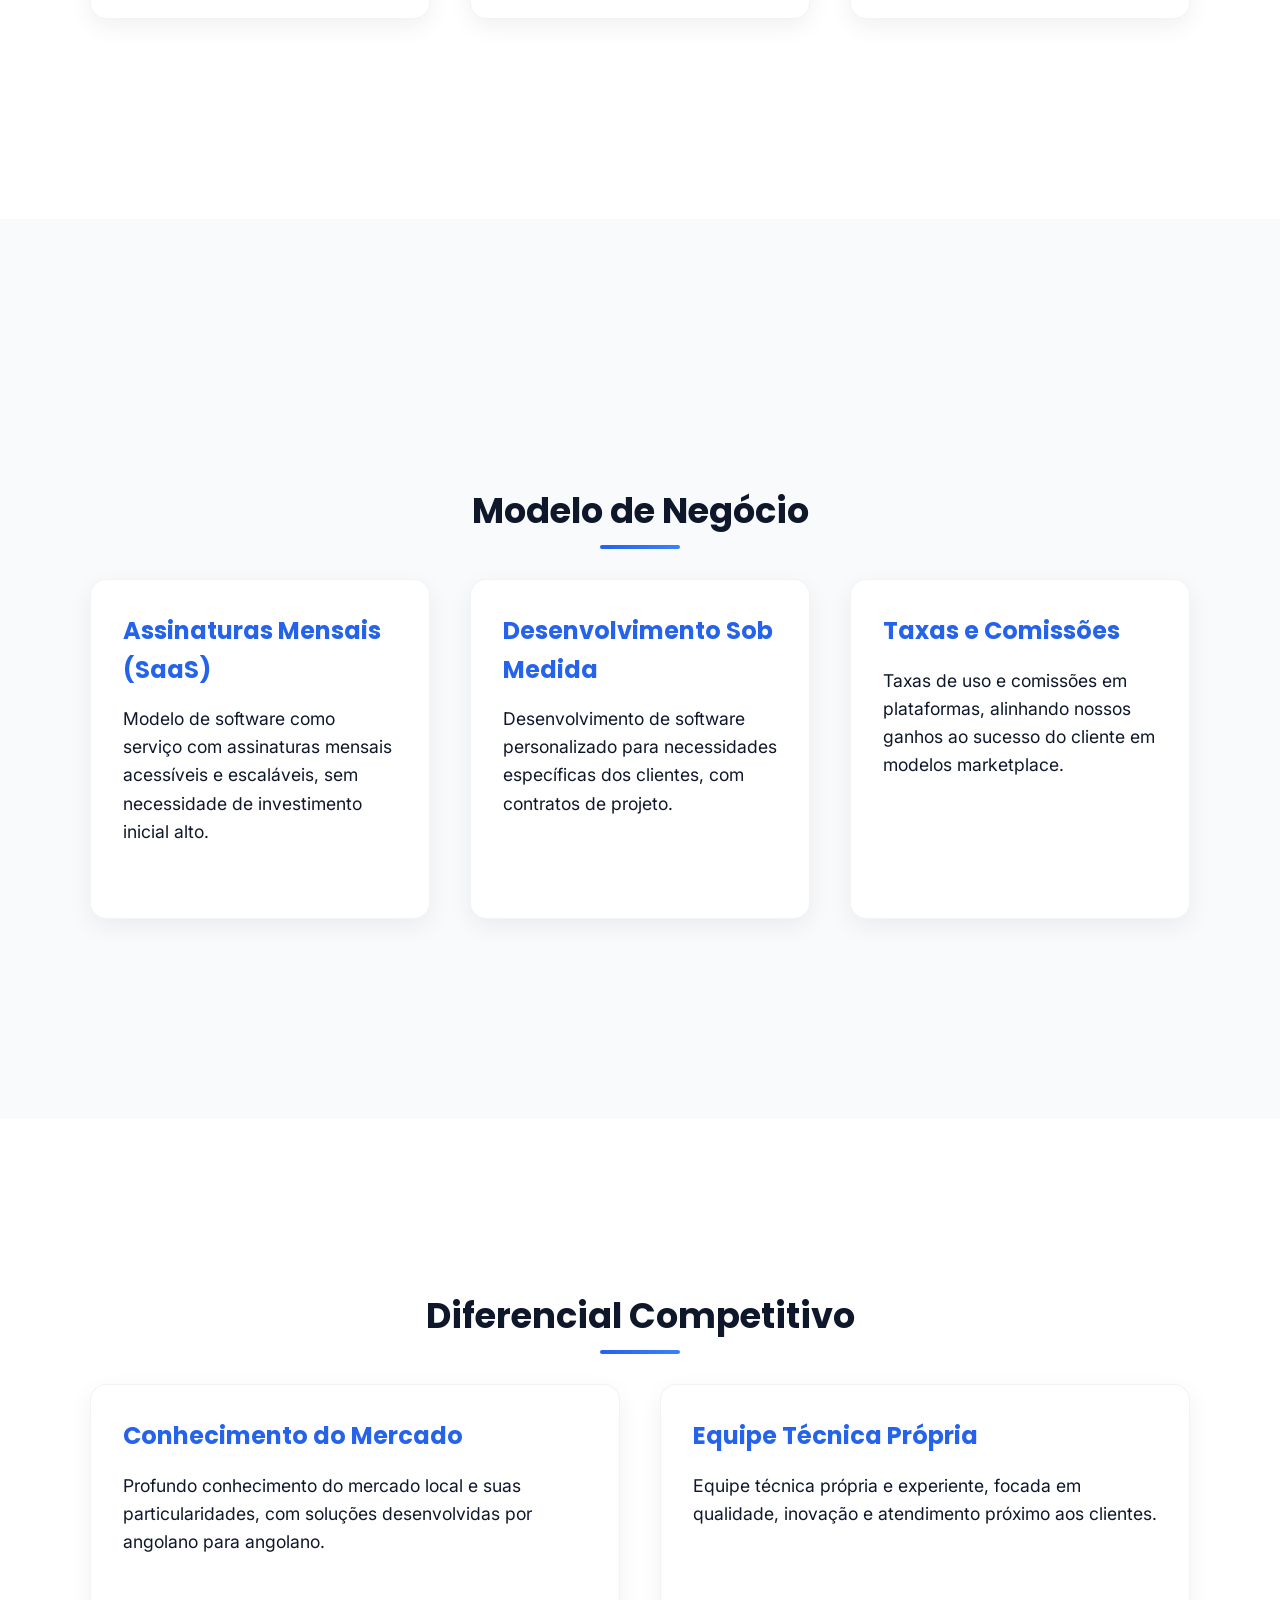
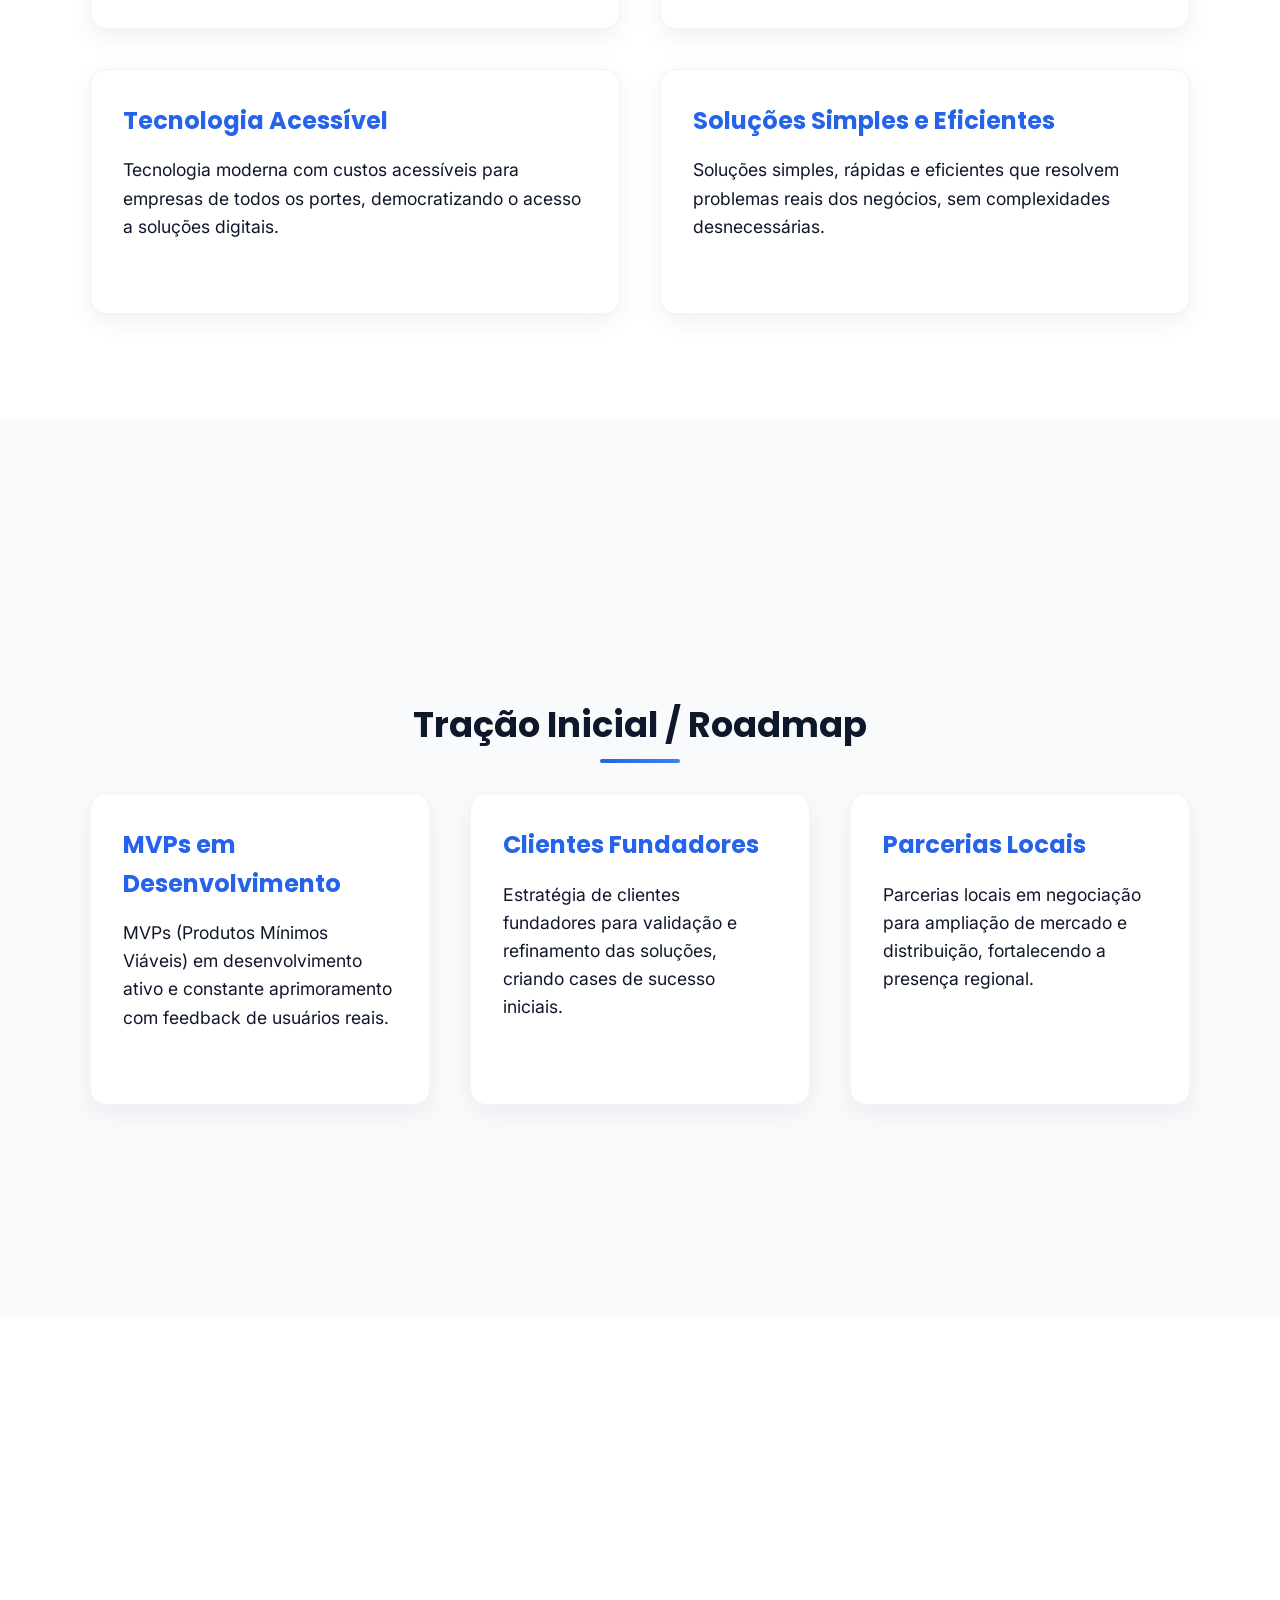
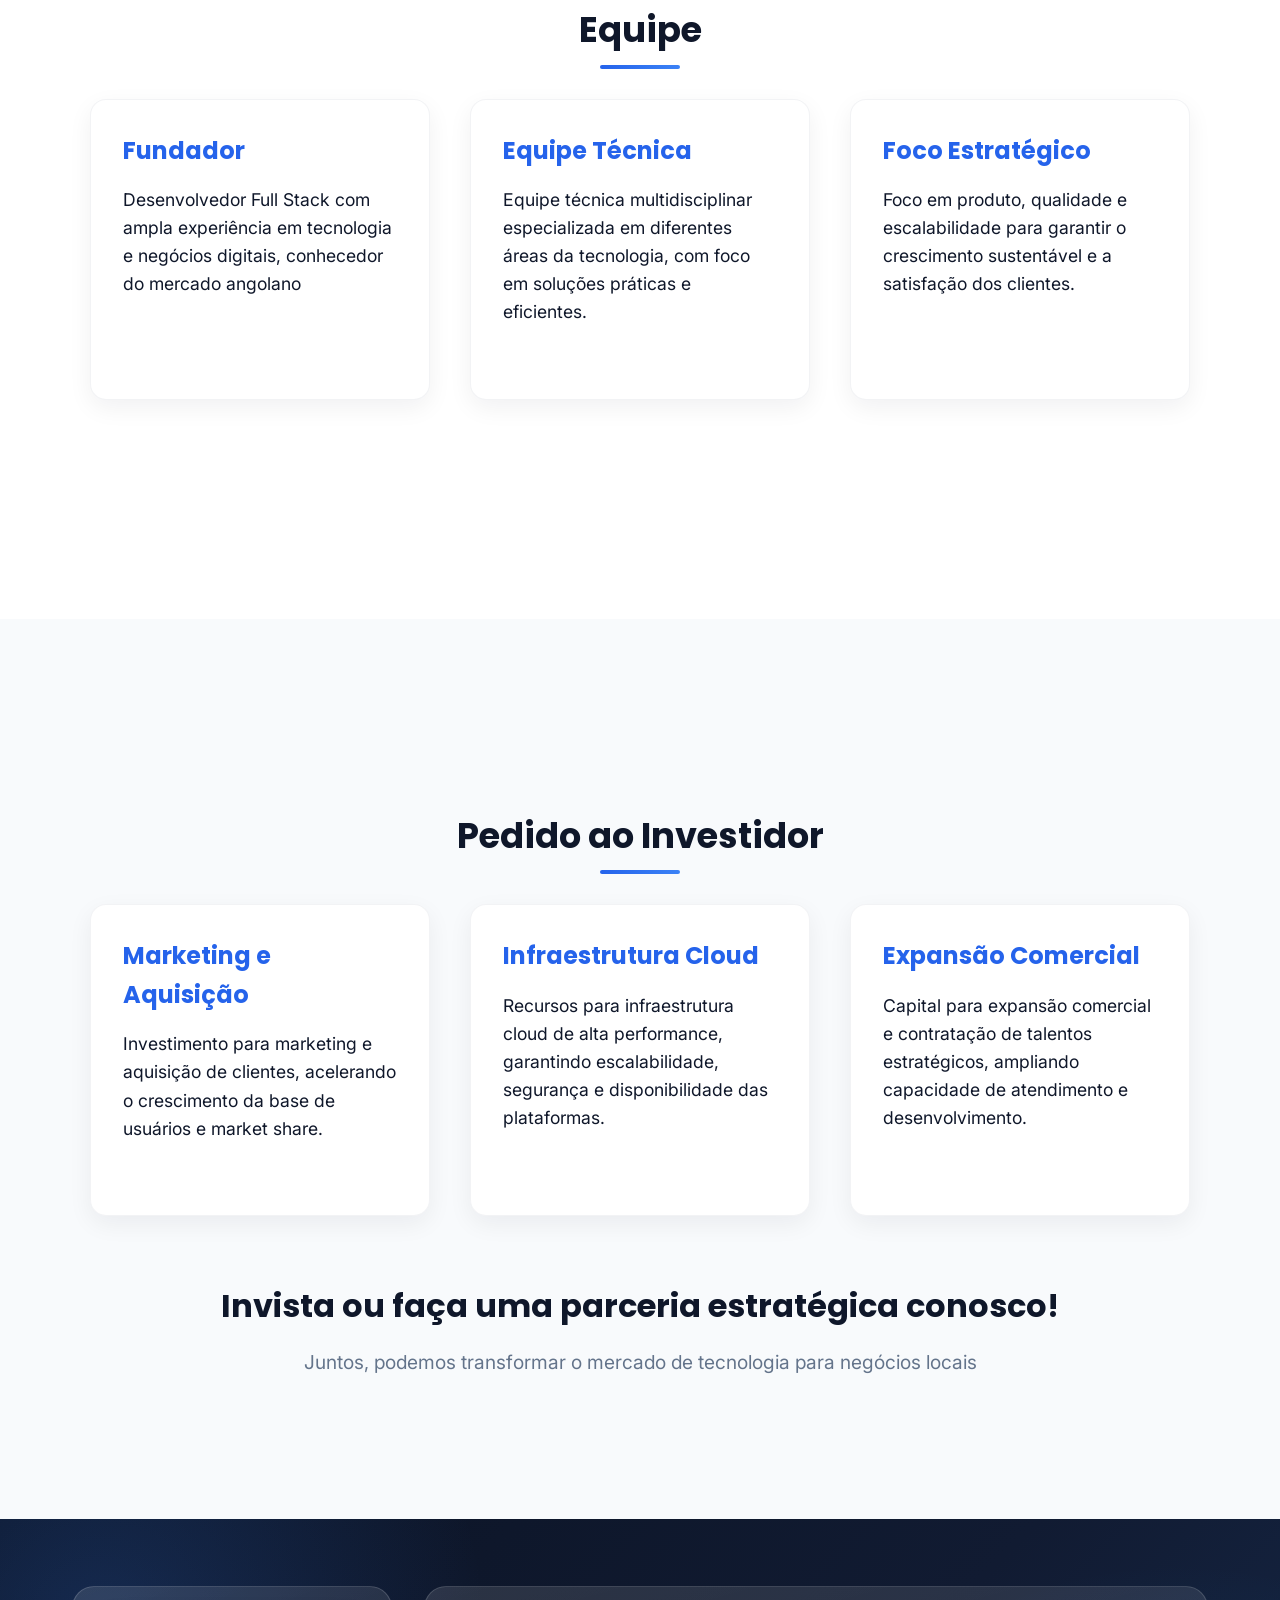
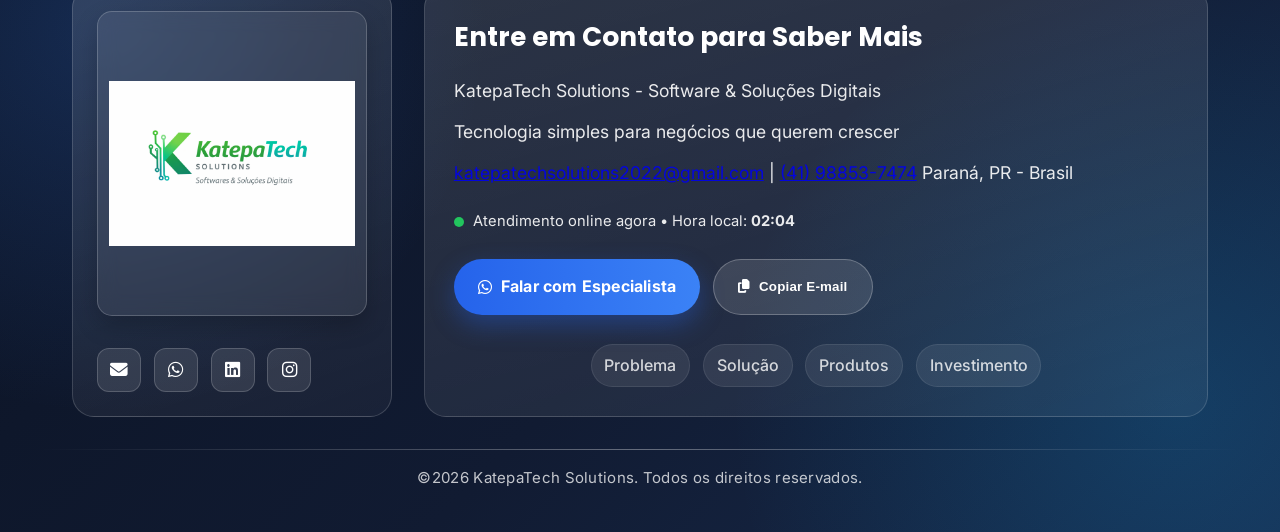
==== commit 2a8afed7: "Reorganiza estrutura com assets, css e js" ====
--- a/index.html
+++ b/index.html
@@ -8,1153 +8,7 @@
     <link rel="preconnect" href="https://fonts.gstatic.com" crossorigin>
     <link href="https://fonts.googleapis.com/css2?family=Poppins:wght@700;800;900&family=Inter:wght@400;500;600;700&display=swap" rel="stylesheet">
     <link rel="stylesheet" href="https://cdnjs.cloudflare.com/ajax/libs/font-awesome/6.4.0/css/all.min.css">
-    <style>
-                /* --- Rodapé Moderno --- */
-                .footer-main {
-                    display: flex;
-                    flex-direction: row;
-                    justify-content: space-between;
-                    align-items: flex-start;
-                    max-width: 1200px;
-                    margin: 0 auto;
-                    padding: 0 2rem;
-                    flex-wrap: wrap;
-                }
-
-                .footer-logo {
-                    min-width: 220px;
-                }
-
-                .footer-social {
-                    margin-top: 1.2rem;
-                    display: flex;
-                    gap: 1.2rem;
-                }
-                .footer-social a {
-                    color: var(--branco);
-                    font-size: 1.5rem;
-                    transition: color 0.2s;
-                }
-                .footer-social a:hover {
-                    color: var(--azul-vibrante);
-                }
-
-                .footer-links {
-                    margin-top: 2.5rem;
-                    display: flex;
-                    gap: 2rem;
-                    justify-content: center;
-                    flex-wrap: wrap;
-                }
-                .footer-links a {
-                    color: var(--branco);
-                    text-decoration: none;
-                    font-weight: 500;
-                    opacity: 0.85;
-                    transition: color 0.2s, opacity 0.2s;
-                }
-                .footer-links a:hover {
-                    color: var(--azul-vibrante);
-                    opacity: 1;
-                }
-
-                .footer-divider {
-                    width: 100%;
-                    height: 1px;
-                    background: rgba(255,255,255,0.12);
-                    margin: 2.5rem 0 1.2rem 0;
-                }
-
-                .footer-bottom {
-                    text-align: center;
-                    color: rgba(255,255,255,0.7);
-                    font-size: 1rem;
-                    letter-spacing: 0.5px;
-                }
-
-                @media (max-width: 1024px) {
-                    .footer-main {
-                        flex-direction: column;
-                        align-items: center;
-                        gap: 2.5rem;
-                    }
-                }
-        :root {
-            --azul-escuro: #0F172A;
-            --azul-claro: #2563EB;
-            --azul-vibrante: #3B82F6;
-            --cinza-claro: #E5E7EB;
-            --branco: #FFFFFF;
-        }
-        
-        * {
-            margin: 0;
-            padding: 0;
-            box-sizing: border-box;
-        }
-        
-        body {
-            font-family: 'Inter', sans-serif;
-            background-color: var(--branco);
-            color: var(--azul-escuro);
-            line-height: 1.6;
-            scroll-behavior: smooth;
-            overflow-x: hidden;
-        }
-
-        body.nav-open {
-            overflow: hidden;
-        }
-        
-        h1, h2, h3 {
-            font-family: 'Poppins', sans-serif;
-            font-weight: 700;
-            margin-bottom: 1.5rem;
-        }
-        
-        h1 {
-            font-size: 3rem;
-            font-weight: 800;
-        }
-        
-        h2 {
-            font-size: 2.2rem;
-            color: var(--azul-escuro);
-            text-align: center;
-            margin-bottom: 2.5rem;
-            position: relative;
-        }
-        
-        h2:after {
-            content: '';
-            position: absolute;
-            width: 80px;
-            height: 4px;
-            background: linear-gradient(90deg, var(--azul-claro), var(--azul-vibrante));
-            bottom: -10px;
-            left: 50%;
-            transform: translateX(-50%);
-            border-radius: 2px;
-        }
-        
-        h3 {
-            font-size: 1.5rem;
-            color: var(--azul-claro);
-            margin-bottom: 1rem;
-        }
-        
-        p {
-            margin-bottom: 1rem;
-            font-size: 1.1rem;
-            overflow-wrap: anywhere;
-        }
-        
-        .container {
-            max-width: 1200px;
-            margin: 0 auto;
-            padding: 0 2rem;
-        }
-        
-        /* Navegação */
-        nav {
-            position: fixed;
-            top: 0;
-            left: 0;
-            width: 100%;
-            background-color: rgba(255, 255, 255, 0.98);
-            box-shadow: 0 4px 20px rgba(15, 23, 42, 0.08);
-            z-index: 1000;
-            backdrop-filter: blur(10px);
-            border-bottom: 1px solid rgba(229, 231, 235, 0.5);
-        }
-        
-        .nav-container {
-            display: flex;
-            justify-content: space-between;
-            align-items: center;
-            padding: 1.2rem 2rem;
-            max-width: 1200px;
-            margin: 0 auto;
-            position: relative;
-        }
-        
-        .logo-nav {
-            display: flex;
-            align-items: center;
-            gap: 1rem;
-            text-decoration: none;
-        }
-
-        
-        .logo-graphic {
-            width: 45px;
-            height: 45px;
-            background: linear-gradient(135deg, var(--azul-claro) 0%, var(--azul-escuro) 100%);
-            border-radius: 10px;
-            display: flex;
-            align-items: center;
-            justify-content: center;
-            position: relative;
-            overflow: hidden;
-        }
-        
-        .logo-graphic:before {
-            content: '';
-            position: absolute;
-            width: 100%;
-            height: 100%;
-            background: linear-gradient(45deg, transparent 30%, rgba(255,255,255,0.2) 50%, transparent 70%);
-            animation: shine 3s infinite;
-        }
-        
-        .logo-text {
-            display: flex;
-            flex-direction: column;
-            line-height: 1;
-        }
-
-        .logo-text-main {
-            font-family: 'Poppins', sans-serif;
-            font-weight: 800;
-            font-size: 1.6rem;
-            background: linear-gradient(90deg, var(--azul-escuro), var(--azul-claro));
-            -webkit-background-clip: text;
-            background-clip: text;
-            color: transparent;
-            letter-spacing: -0.5px;
-        }
-
-        .logo-text-sub {
-            font-family: 'Poppins', sans-serif;
-            font-weight: 700;
-            font-size: 0.7rem;
-            letter-spacing: 1.8px;
-            text-transform: uppercase;
-            color: var(--azul-claro);
-            margin-top: 0.15rem;
-        }
-        
-        .nav-links {
-            display: flex;
-            gap: 2.2rem;
-        }
-        
-        .nav-links a {
-            display: inline-flex;
-            align-items: center;
-            gap: 0.45rem;
-            text-decoration: none;
-            color: var(--azul-escuro);
-            font-weight: 600;
-            font-size: 1rem;
-            transition: all 0.3s;
-            position: relative;
-            padding: 0.5rem 0;
-        }
-
-        .nav-links a i {
-            font-size: 0.9rem;
-            color: #475569;
-            width: 1.45rem;
-            height: 1.45rem;
-            border-radius: 999px;
-            display: inline-flex;
-            align-items: center;
-            justify-content: center;
-            background: linear-gradient(135deg, #EFF6FF, #DBEAFE);
-            border: 1px solid rgba(37, 99, 235, 0.22);
-            box-shadow: 0 3px 10px rgba(37, 99, 235, 0.12);
-            transition: color 0.3s, transform 0.3s, background 0.3s, border-color 0.3s, box-shadow 0.3s;
-        }
-        
-        .nav-links a:after {
-            content: '';
-            position: absolute;
-            width: 0;
-            height: 2px;
-            background: var(--azul-claro);
-            bottom: 0;
-            left: 0;
-            transition: width 0.3s;
-        }
-        
-        .nav-links a:hover {
-            color: var(--azul-claro);
-        }
-
-        .nav-links a:hover i {
-            color: #1D4ED8;
-            transform: translateY(-1px) scale(1.05);
-            background: linear-gradient(135deg, #DBEAFE, #BFDBFE);
-            border-color: rgba(37, 99, 235, 0.45);
-            box-shadow: 0 6px 14px rgba(37, 99, 235, 0.2);
-        }
-
-        .nav-links a.is-active {
-            color: var(--azul-claro);
-        }
-
-        .nav-links a.is-active i {
-            color: #1D4ED8;
-            background: linear-gradient(135deg, #DBEAFE, #BFDBFE);
-            border-color: rgba(37, 99, 235, 0.45);
-            box-shadow: 0 6px 14px rgba(37, 99, 235, 0.2);
-        }
-
-        .nav-links a:hover:after {
-            width: 100%;
-        }
-
-        .nav-links a.is-active:after {
-            width: 100%;
-        }
-
-        .nav-backdrop {
-            display: none;
-        }
-        
-        /* Logo Principal na Capa */
-        .logo-hero-container {
-            display: flex;
-            flex-direction: column;
-            align-items: center;
-            justify-content: center;
-            margin-bottom: 3.5rem;
-            position: relative;
-            z-index: 2;
-        }
-        
-        .logo-hero {
-            width: 340px;
-            height: 280px;
-            background: linear-gradient(145deg, #ffffff, #f0f0f0);
-            border-radius: 30px;
-            display: flex;
-            flex-direction: column;
-            align-items: center;
-            justify-content: center;
-            color: var(--azul-escuro);
-            margin-bottom: 2.5rem;
-            box-shadow: 
-                0 20px 60px rgba(37, 99, 235, 0.15),
-                0 5px 15px rgba(0, 0, 0, 0.05),
-                inset 0 1px 0 rgba(255, 255, 255, 0.8);
-            position: relative;
-            overflow: hidden;
-            border: 1px solid rgba(229, 231, 235, 0.5);
-            transition: transform 0.5s, box-shadow 0.5s;
-        }
-
-        
-        .logo-hero:hover {
-            transform: translateY(-10px) scale(1.02);
-            box-shadow: 
-                0 30px 80px rgba(37, 99, 235, 0.25),
-                0 10px 30px rgba(0, 0, 0, 0.08),
-                inset 0 1px 0 rgba(255, 255, 255, 0.9);
-        }
-        
-        .logo-hero:before {
-            content: '';
-            position: absolute;
-            top: -50%;
-            left: -50%;
-            width: 200%;
-            height: 200%;
-            background: radial-gradient(circle, rgba(37, 99, 235, 0.05) 0%, rgba(37, 99, 235, 0) 70%);
-            z-index: -1;
-        }
-        
-        .logo-hero-top {
-            font-family: 'Poppins', sans-serif;
-            font-weight: 900;
-            font-size: 3.2rem;
-            line-height: 1;
-            margin-bottom: 0.5rem;
-            background: linear-gradient(135deg, var(--azul-escuro) 0%, var(--azul-claro) 100%);
-            -webkit-background-clip: text;
-            background-clip: text;
-            color: transparent;
-            letter-spacing: -1px;
-            text-align: center;
-        }
-        
-        .logo-hero-divider {
-            width: 120px;
-            height: 3px;
-            background: linear-gradient(90deg, transparent, var(--azul-claro), transparent);
-            margin: 0.5rem 0;
-        }
-        
-        .logo-hero-middle {
-            font-family: 'Poppins', sans-serif;
-            font-weight: 800;
-            font-size: 2rem;
-            line-height: 1;
-            margin-bottom: 0.8rem;
-            color: var(--azul-claro);
-            letter-spacing: 3px;
-            text-align: center;
-        }
-        
-        .logo-hero-bottom {
-            font-family: 'Inter', sans-serif;
-            font-size: 1.1rem;
-            color: var(--azul-escuro);
-            text-align: center;
-            font-weight: 600;
-            letter-spacing: 1.5px;
-            opacity: 0.9;
-        }
-        
-        .logo-hero-glow {
-            position: absolute;
-            width: 100%;
-            height: 100%;
-            border-radius: 30px;
-            box-shadow: 
-                inset 0 0 50px rgba(37, 99, 235, 0.05),
-                0 0 80px rgba(37, 99, 235, 0.1);
-            pointer-events: none;
-            z-index: -1;
-        }
-        
-        .hero-tagline {
-            font-family: 'Inter', sans-serif;
-            font-size: 1.3rem;
-            color: var(--azul-escuro);
-            text-align: center;
-            font-weight: 600;
-            letter-spacing: 1px;
-            max-width: 500px;
-            margin: 0 auto;
-            opacity: 0.9;
-        }
-        
-        /* Slides */
-        .slide {
-            min-height: 100vh;
-            display: flex;
-            flex-direction: column;
-            justify-content: center;
-            padding: 9rem 2rem 5rem;
-            position: relative;
-        }
-        
-        .slide-content {
-            max-width: 1100px;
-            margin: 0 auto;
-            width: 100%;
-            position: relative;
-            z-index: 2;
-        }
-        
-        .slide:nth-child(even) {
-            background-color: #F8FAFC;
-        }
-        
-        /* Capa */
-        .capa {
-            background: linear-gradient(135deg, #F8FAFC 0%, #F1F5F9 100%);
-            color: var(--azul-escuro);
-            text-align: center;
-            position: relative;
-            overflow: hidden;
-        }
-        
-        .capa:before {
-            content: '';
-            position: absolute;
-            top: 0;
-            left: 0;
-            right: 0;
-            bottom: 0;
-            background: 
-                radial-gradient(circle at 10% 20%, rgba(37, 99, 235, 0.03) 0%, transparent 40%),
-                radial-gradient(circle at 90% 80%, rgba(37, 99, 235, 0.03) 0%, transparent 40%);
-            z-index: 1;
-        }
-        
-        .capa-content {
-            position: relative;
-            z-index: 2;
-        }
-        
-        .capa h1 {
-            font-size: 3.5rem;
-            margin-bottom: 1.5rem;
-            line-height: 1.2;
-            max-width: 900px;
-            margin-left: auto;
-            margin-right: auto;
-        }
-        
-        .capa .subtitulo {
-            font-size: 1.5rem;
-            color: #64748B;
-            margin-bottom: 3rem;
-            max-width: 800px;
-            margin-left: auto;
-            margin-right: auto;
-            line-height: 1.6;
-        }
-        
-        .capa .rodape {
-            font-size: 1.2rem;
-            color: var(--azul-claro);
-            margin-top: 3rem;
-            font-weight: 700;
-            letter-spacing: 1px;
-        }
-        
-        /* Logo flutuante */
-        .floating-logo {
-            position: fixed;
-            bottom: 30px;
-            right: 30px;
-            width: 100px;
-            height: 80px;
-            background: linear-gradient(135deg, var(--azul-claro) 0%, var(--azul-escuro) 100%);
-            border-radius: 18px;
-            display: flex;
-            flex-direction: column;
-            align-items: center;
-            justify-content: center;
-            color: white;
-            z-index: 999;
-            box-shadow: 0 10px 30px rgba(15, 23, 42, 0.2);
-            cursor: pointer;
-            transition: all 0.3s;
-            overflow: hidden;
-            border: 2px solid rgba(255, 255, 255, 0.2);
-        }
-
-        
-        .floating-logo:before {
-            content: '';
-            position: absolute;
-            width: 100%;
-            height: 100%;
-            background: linear-gradient(45deg, transparent 30%, rgba(255,255,255,0.15) 50%, transparent 70%);
-            animation: shine 3s infinite;
-        }
-        
-        .floating-logo:hover {
-            transform: translateY(-5px) scale(1.05);
-            box-shadow: 0 15px 40px rgba(15, 23, 42, 0.3);
-        }
-        
-        .floating-logo-top {
-            font-family: 'Poppins', sans-serif;
-            font-weight: 800;
-            font-size: 0.9rem;
-            line-height: 1;
-            z-index: 1;
-        }
-        
-        .floating-logo-bottom {
-            font-family: 'Poppins', sans-serif;
-            font-weight: 700;
-            font-size: 0.6rem;
-            letter-spacing: 1px;
-            z-index: 1;
-        }
-        
-        /* Listas e blocos */
-        .problema-item, .solucao-item, .produto-item, .publico-item, .modelo-item, .diferencial-item, .tracao-item, .equipe-item, .pedido-item {
-            background-color: var(--branco);
-            padding: 2rem;
-            border-radius: 16px;
-            margin-bottom: 1.5rem;
-            box-shadow: 0 8px 25px rgba(15, 23, 42, 0.06);
-            transition: all 0.4s;
-            position: relative;
-            z-index: 1;
-            border: 1px solid rgba(229, 231, 235, 0.5);
-            height: 100%;
-        }
-        
-        .problema-item:hover, .solucao-item:hover, .produto-item:hover, .publico-item:hover, .modelo-item:hover, .diferencial-item:hover, .tracao-item:hover, .equipe-item:hover, .pedido-item:hover {
-            transform: translateY(-10px);
-            box-shadow: 0 20px 40px rgba(15, 23, 42, 0.1);
-            border-color: rgba(37, 99, 235, 0.2);
-        }
-        
-        .problema-item i, .solucao-item i {
-            color: var(--azul-claro);
-            font-size: 2rem;
-            margin-bottom: 1.5rem;
-            background: linear-gradient(135deg, #EFF6FF, #DBEAFE);
-            width: 70px;
-            height: 70px;
-            display: flex;
-            align-items: center;
-            justify-content: center;
-            border-radius: 14px;
-        }
-
-        .produto-logo {
-            width: 100%;
-            height: 140px;
-            object-fit: contain;
-            margin-bottom: 1rem;
-        }
-        
-        .grid-2, .grid-3 {
-            display: grid;
-            gap: 2.5rem;
-            margin-top: 1rem;
-        }
-        
-        .grid-2 {
-            grid-template-columns: repeat(2, 1fr);
-        }
-        
-        .grid-3 {
-            grid-template-columns: repeat(3, 1fr);
-        }
-        
-        /* Rodapé */
-        footer {
-            background: linear-gradient(135deg, #0B1324 0%, #111B32 55%, #172B4D 100%);
-            color: var(--branco);
-            padding: 4.2rem 0 2.6rem;
-            position: relative;
-            overflow: hidden;
-        }
-
-        .footer-animate.will-reveal {
-            opacity: 0;
-            transform: translateY(36px);
-        }
-
-        .footer-animate.will-reveal.is-visible {
-            opacity: 1;
-            transform: translateY(0);
-            transition: opacity 0.75s ease, transform 0.75s cubic-bezier(0.2, 0.8, 0.2, 1);
-        }
-        
-        footer:before {
-            content: '';
-            position: absolute;
-            inset: 0;
-            background:
-                radial-gradient(circle at 8% 18%, rgba(59, 130, 246, 0.2) 0%, transparent 30%),
-                radial-gradient(circle at 92% 80%, rgba(14, 165, 233, 0.18) 0%, transparent 35%);
-            z-index: 0;
-        }
-        
-        .footer-main {
-            max-width: 1200px;
-            margin: 0 auto;
-            padding: 0 2rem;
-            position: relative;
-            z-index: 1;
-            display: grid;
-            grid-template-columns: 320px 1fr;
-            gap: 2rem;
-            align-items: stretch;
-        }
-        
-        .footer-logo {
-            background: linear-gradient(160deg, rgba(255,255,255,0.12), rgba(255,255,255,0.04));
-            border: 1px solid rgba(255, 255, 255, 0.16);
-            border-radius: 22px;
-            padding: 1.5rem;
-            display: flex;
-            flex-direction: column;
-            gap: 1rem;
-        }
-        
-        .logo-footer {
-            width: 100%;
-            flex: 1;
-            min-height: 220px;
-            background: rgba(255, 255, 255, 0.08);
-            backdrop-filter: blur(10px);
-            border-radius: 15px;
-            display: flex;
-            align-items: center;
-            justify-content: center;
-            border: 1px solid rgba(255, 255, 255, 0.2);
-            box-shadow: 0 10px 24px rgba(0, 0, 0, 0.2);
-            overflow: hidden;
-        }
-
-        .logo-footer img {
-            width: 92%;
-            height: 100%;
-            object-fit: contain;
-            display: block;
-            border-radius: 15px;
-        }
-        
-        .footer-social {
-            margin-top: 1rem;
-            display: flex;
-            gap: 0.8rem;
-            flex-wrap: wrap;
-        }
-        
-        .footer-social a {
-            width: 44px;
-            height: 44px;
-            border-radius: 12px;
-            display: inline-flex;
-            align-items: center;
-            justify-content: center;
-            color: var(--branco);
-            font-size: 1.1rem;
-            text-decoration: none;
-            background: rgba(255, 255, 255, 0.1);
-            border: 1px solid rgba(255, 255, 255, 0.18);
-            transition: transform 0.25s ease, background-color 0.25s ease, border-color 0.25s ease;
-        }
-        
-        .footer-social a:hover {
-            transform: translateY(-3px);
-            background: rgba(59, 130, 246, 0.3);
-            border-color: rgba(191, 219, 254, 0.45);
-        }
-        
-        .footer-content {
-            background: linear-gradient(165deg, rgba(255,255,255,0.12), rgba(255,255,255,0.05));
-            border: 1px solid rgba(255, 255, 255, 0.14);
-            border-radius: 22px;
-            padding: 1.8rem;
-            display: flex;
-            flex-direction: column;
-            gap: 0.8rem;
-        }
-        
-        .footer-content h3 {
-            color: white;
-            font-size: 1.65rem;
-            margin-bottom: 0.4rem;
-        }
-        
-        .footer-content p {
-            margin-bottom: 0;
-            opacity: 0.9;
-        }
-        
-        .footer-status {
-            margin-top: 0.6rem;
-            display: inline-flex;
-            align-items: center;
-            gap: 0.55rem;
-            font-size: 0.92rem;
-            color: rgba(255, 255, 255, 0.9);
-        }
-        
-        .status-dot {
-            width: 10px;
-            height: 10px;
-            border-radius: 50%;
-            background: #22C55E;
-            box-shadow: 0 0 0 0 rgba(34, 197, 94, 0.6);
-            animation: pulseStatus 1.8s infinite;
-        }
-        
-        .footer-actions {
-            margin-top: 0.8rem;
-            display: flex;
-            gap: 0.8rem;
-            flex-wrap: wrap;
-        }
-        
-        .contato-btn,
-        .copy-email-btn {
-            border-radius: 999px;
-            padding: 0.95rem 1.5rem;
-            font-weight: 700;
-            letter-spacing: 0.2px;
-            text-decoration: none;
-            display: inline-flex;
-            align-items: center;
-            justify-content: center;
-            gap: 0.55rem;
-            transition: transform 0.2s ease, box-shadow 0.2s ease, background 0.2s ease;
-            border: none;
-            cursor: pointer;
-        }
-        
-        .contato-btn {
-            background: linear-gradient(90deg, var(--azul-claro), var(--azul-vibrante));
-            color: var(--branco);
-            box-shadow: 0 10px 24px rgba(37, 99, 235, 0.35);
-        }
-        
-        .contato-btn:hover {
-            transform: translateY(-2px);
-            box-shadow: 0 14px 30px rgba(37, 99, 235, 0.4);
-        }
-        
-        .copy-email-btn {
-            background: rgba(255, 255, 255, 0.12);
-            color: var(--branco);
-            border: 1px solid rgba(255, 255, 255, 0.25);
-        }
-        
-        .copy-email-btn:hover {
-            transform: translateY(-2px);
-            background: rgba(255, 255, 255, 0.2);
-        }
-        
-        .footer-links {
-            margin-top: 1rem;
-            display: flex;
-            gap: 0.8rem;
-            flex-wrap: wrap;
-        }
-        
-        .footer-links a {
-            color: rgba(255,255,255,0.95);
-            text-decoration: none;
-            padding: 0.5rem 0.8rem;
-            border-radius: 999px;
-            background: rgba(255,255,255,0.09);
-            border: 1px solid rgba(255,255,255,0.1);
-            transition: background 0.2s ease, transform 0.2s ease;
-        }
-        
-        .footer-links a:hover {
-            background: rgba(59, 130, 246, 0.32);
-            transform: translateY(-2px);
-        }
-        
-        .footer-divider {
-            width: min(1200px, calc(100% - 4rem));
-            margin: 2rem auto 1rem;
-            height: 1px;
-            background: linear-gradient(90deg, transparent, rgba(255,255,255,0.35), transparent);
-            position: relative;
-            z-index: 1;
-        }
-        
-        .footer-bottom {
-            text-align: center;
-            color: rgba(255,255,255,0.75);
-            font-size: 0.94rem;
-            letter-spacing: 0.3px;
-            position: relative;
-            z-index: 1;
-            padding: 0 1rem;
-        }
-        
-        /* Scroll progress */
-        .scroll-progress {
-            position: fixed;
-            top: 0;
-            left: 0;
-            width: 100%;
-            height: 4px;
-            background-color: rgba(229, 231, 235, 0.3);
-            z-index: 1001;
-        }
-        
-        .progress-bar {
-            height: 100%;
-            background: linear-gradient(90deg, var(--azul-claro), var(--azul-vibrante));
-            width: 0%;
-            transition: width 0.3s ease;
-            border-radius: 0 2px 2px 0;
-        }
-        
-        /* Responsividade */
-        @media (max-width: 1024px) {
-            .grid-3 {
-                grid-template-columns: repeat(2, 1fr);
-            }
-        }
-        
-        @media (max-width: 768px) {
-            h1 {
-                font-size: 2.2rem;
-                overflow-wrap: anywhere;
-            }
-            
-            h2 {
-                font-size: 1.8rem;
-                overflow-wrap: anywhere;
-            }
-            
-            .capa h1 {
-                font-size: 2.5rem;
-            }
-            
-            .capa .subtitulo {
-                font-size: 1.3rem;
-            }
-            
-            .grid-2, .grid-3 {
-                grid-template-columns: 1fr;
-            }
-            
-            .footer-main {
-                grid-template-columns: 1fr;
-                padding: 0 1.2rem;
-            }
-            
-            .footer-content h3 {
-                font-size: 1.35rem;
-            }
-
-            .logo-footer {
-                min-height: 140px;
-            }
-            
-            .nav-links {
-                display: flex;
-                flex-direction: column;
-                position: fixed;
-                top: 0;
-                right: 0;
-                height: 100dvh;
-                width: min(88vw, 360px);
-                overflow-y: auto;
-                background: rgba(255, 255, 255, 0.98);
-                backdrop-filter: blur(10px);
-                border-left: 1px solid rgba(226, 232, 240, 0.9);
-                padding: 5.3rem 0.95rem 1rem;
-                box-shadow: -14px 0 36px rgba(15, 23, 42, 0.2);
-                gap: 0.5rem;
-                z-index: 1004;
-                transform: translateX(102%);
-                transition: transform 0.34s ease;
-                pointer-events: none;
-            }
-
-            .nav-links.mobile-open {
-                transform: translateX(0);
-                pointer-events: auto;
-            }
-
-            .nav-links a {
-                width: 100%;
-                padding: 0.75rem 0.85rem;
-                border-radius: 11px;
-                font-size: 0.98rem;
-                background: rgba(248, 250, 252, 0.92);
-                border: 1px solid rgba(226, 232, 240, 0.95);
-            }
-
-            .nav-links a:after {
-                left: 0.85rem;
-            }
-
-            .nav-links a:hover,
-            .nav-links a.is-active {
-                background: #EFF6FF;
-                border-color: rgba(37, 99, 235, 0.25);
-            }
-            
-            .mobile-menu-btn {
-                display: block;
-                background: none;
-                border: none;
-                color: var(--azul-escuro);
-                font-size: 1.5rem;
-                cursor: pointer;
-                z-index: 1005;
-                position: relative;
-            }
-
-            .nav-backdrop {
-                display: block;
-                position: fixed;
-                inset: 0;
-                background: rgba(15, 23, 42, 0.45);
-                opacity: 0;
-                pointer-events: none;
-                transition: opacity 0.28s ease;
-                z-index: 1002;
-                border: none;
-            }
-
-            .nav-backdrop.is-visible {
-                opacity: 1;
-                pointer-events: auto;
-            }
-            
-            .slide {
-                padding: 7rem 1.5rem 3rem;
-            }
-            
-            .logo-hero {
-                width: 220px;
-                height: 220px;
-            }
-
-            
-            .logo-hero-top {
-                font-size: 2.5rem;
-            }
-            
-            .logo-hero-middle {
-                font-size: 1.6rem;
-            }
-            
-            .floating-logo {
-                width: 65px;
-                height: 65px;
-                bottom: 20px;
-                right: 20px;
-                border-radius: 15px;
-            }
-            
-            .floating-logo-top {
-                font-size: 0.8rem;
-            }
-            
-            .floating-logo-bottom {
-                font-size: 0.5rem;
-            }
-        }
-
-        @media (max-width: 480px) {
-            .container {
-                padding: 0 1rem;
-            }
-
-            .nav-container {
-                padding: 0.95rem 1rem;
-            }
-
-            .nav-links {
-                width: min(92vw, 330px);
-                padding-top: 5rem;
-            }
-
-            .logo-graphic {
-                width: 38px;
-                height: 38px;
-            }
-
-            .logo-text-main {
-                font-size: 1.22rem;
-            }
-
-            .logo-text-sub {
-                font-size: 0.6rem;
-                letter-spacing: 1.2px;
-            }
-
-            .capa h1 {
-                font-size: 1.9rem;
-                line-height: 1.25;
-            }
-
-            .capa .subtitulo {
-                font-size: 1.06rem;
-            }
-
-            .hero-tagline {
-                font-size: 1.04rem;
-                padding: 0 0.4rem;
-            }
-
-            .logo-hero {
-                width: 190px;
-                height: 190px;
-                border-radius: 22px;
-            }
-
-            .logo-hero-top {
-                font-size: 2rem;
-            }
-
-            .logo-hero-middle {
-                font-size: 1.2rem;
-                letter-spacing: 1.8px;
-            }
-
-            .logo-hero-bottom {
-                font-size: 0.88rem;
-                letter-spacing: 1px;
-            }
-
-            .slide {
-                padding: 6.3rem 1rem 2.6rem;
-            }
-
-            .problema-item, .solucao-item, .produto-item, .publico-item, .modelo-item, .diferencial-item, .tracao-item, .equipe-item, .pedido-item {
-                padding: 1.3rem;
-            }
-
-            .produto-logo {
-                height: 110px;
-            }
-        }
-        
-        @media (min-width: 769px) {
-            .nav-container {
-                justify-content: flex-start;
-                padding: 1.2rem 2rem 1.2rem 0.9rem;
-            }
-
-            .nav-links {
-                margin-left: 100px;
-                margin-right: auto;
-            }
-
-            .mobile-menu-btn {
-                display: none;
-            }
-        }
-        
-        /* Animações */
-        @keyframes fadeInUp {
-            from {
-                opacity: 0;
-                transform: translateY(30px);
-            }
-            to {
-                opacity: 1;
-                transform: translateY(0);
-            }
-        }
-        
-        @keyframes shine {
-            0% { transform: translateX(-100%); }
-            100% { transform: translateX(100%); }
-        }
-        
-        @keyframes float {
-            0%, 100% {
-                transform: translateY(0);
-            }
-            50% {
-                transform: translateY(-15px);
-            }
-        }
-        
-        @keyframes pulseStatus {
-            0% {
-                box-shadow: 0 0 0 0 rgba(34, 197, 94, 0.55);
-            }
-            70% {
-                box-shadow: 0 0 0 9px rgba(34, 197, 94, 0);
-            }
-            100% {
-                box-shadow: 0 0 0 0 rgba(34, 197, 94, 0);
-            }
-        }
-        
-        .fade-in {
-            opacity: 0;
-            animation: fadeInUp 0.8s ease forwards;
-        }
-        
-        .logo-hero {
-            animation: float 6s ease-in-out infinite;
-        }
-        
-        .delay-1 { animation-delay: 0.2s; }
-        .delay-2 { animation-delay: 0.4s; }
-        .delay-3 { animation-delay: 0.6s; }
-        .delay-4 { animation-delay: 0.8s; }
-    </style>
+        <link rel="stylesheet" href="css/style.css">
 </head>
 <body>
     <!-- Barra de progresso -->
@@ -1289,19 +143,19 @@
                         <p>Softwares sob medida para empreendedores e startups, atendendo necessidades específicas de cada negócio com agilidade.</p>
                     </div>
                     <div class="produto-item fade-in delay-1">
-                        <img src="AfriCine+.png" alt="AfriCine+" class="produto-logo">
+                        <img src="assets/images/AfriCine+.png" alt="AfriCine+" class="produto-logo">
                         <h3>AfriCine+</h3>
                     </div>
                     <div class="produto-item fade-in delay-2">
-                        <img src="logofunespar.png" alt="Funespar" class="produto-logo">
+                        <img src="assets/images/logofunespar.png" alt="Funespar" class="produto-logo">
                         <h3>SIGEPROF</h3>
                     </div>
                     <div class="produto-item fade-in delay-3">
-                        <img src="logokudibea.png" alt="KudiBea" class="produto-logo">
+                        <img src="assets/images/logokudibea.png" alt="KudiBea" class="produto-logo">
                         <h3>KudiBea</h3>
                     </div>
                     <div class="produto-item fade-in delay-4">
-                        <img src="siapp1.png" alt="SIAPP" class="produto-logo">
+                        <img src="assets/images/siapp1.png" alt="SIAPP" class="produto-logo">
                         <h3>SIAPP</h3>
                     </div>
                 </div>
@@ -1460,7 +314,7 @@
         <div class="footer-main">
             <div class="footer-logo">
                 <div class="logo-footer">
-                    <img src="KatepaTechSoluctions.png" alt="KatepaTech Solutions">
+                    <img src="assets/images/KatepaTechSoluctions.png" alt="KatepaTech Solutions">
                 </div>
                 <div class="footer-social">
                     <a href="mailto:katepatechsolutions2022@gmail.com" title="E-mail" target="_blank" rel="noopener"><i class="fas fa-envelope"></i></a>
@@ -1500,205 +354,7 @@
         </div>
     </footer>
     
-    <script>
-        // Barra de progresso de rolagem
-        window.addEventListener('scroll', function() {
-            const scrollTop = document.documentElement.scrollTop || document.body.scrollTop;
-            const scrollHeight = document.documentElement.scrollHeight - document.documentElement.clientHeight;
-            const scrollPercentage = (scrollTop / scrollHeight) * 100;
-            document.getElementById('progressBar').style.width = scrollPercentage + '%';
-        });
-        
-        // Menu mobile
-        const mobileMenuBtn = document.querySelector('.mobile-menu-btn');
-        const navLinks = document.querySelector('.nav-links');
-        const navBackdrop = document.getElementById('navBackdrop');
-
-        const openMobileMenu = () => {
-            navLinks.classList.add('mobile-open');
-            navBackdrop.classList.add('is-visible');
-            document.body.classList.add('nav-open');
-            mobileMenuBtn.setAttribute('aria-expanded', 'true');
-        };
-
-        const closeMobileMenu = () => {
-            navLinks.classList.remove('mobile-open');
-            navBackdrop.classList.remove('is-visible');
-            document.body.classList.remove('nav-open');
-            mobileMenuBtn.setAttribute('aria-expanded', 'false');
-        };
-        
-        mobileMenuBtn.addEventListener('click', function() {
-            if (navLinks.classList.contains('mobile-open')) {
-                closeMobileMenu();
-            } else {
-                openMobileMenu();
-            }
-        });
-        
-        // Fechar menu ao clicar em um link (mobile)
-        document.querySelectorAll('.nav-links a').forEach(link => {
-            link.addEventListener('click', function() {
-                if (window.innerWidth <= 768) {
-                    closeMobileMenu();
-                }
-            });
-        });
-        
-        // Navegação suave
-        document.querySelectorAll('a[href^="#"]').forEach(anchor => {
-            anchor.addEventListener('click', function(e) {
-                e.preventDefault();
-                
-                const targetId = this.getAttribute('href');
-                if (targetId === '#') return;
-                
-                const targetElement = document.querySelector(targetId);
-                if (targetElement) {
-                    const navElement = document.querySelector('nav');
-                    const offset = navElement ? navElement.offsetHeight + 16 : 80;
-                    window.scrollTo({
-                        top: targetElement.offsetTop - offset,
-                        behavior: 'smooth'
-                    });
-                }
-            });
-        });
-
-        // Fechar menu mobile no backdrop e tecla Esc
-        navBackdrop.addEventListener('click', closeMobileMenu);
-        document.addEventListener('keydown', function(event) {
-            if (event.key === 'Escape' && navLinks.classList.contains('mobile-open')) {
-                closeMobileMenu();
-            }
-        });
-
-        // Destaque do link ativo no header durante o scroll
-        const navSectionLinks = Array.from(document.querySelectorAll('.nav-links a[href^="#"]'));
-        const navSections = navSectionLinks
-            .map((link) => document.querySelector(link.getAttribute('href')))
-            .filter((section) => section);
-
-        const updateActiveNavLink = () => {
-            if (!navSectionLinks.length || !navSections.length) return;
-
-            const currentScroll = window.scrollY + 140;
-            let activeSection = navSections[0];
-
-            navSections.forEach((section) => {
-                if (currentScroll >= section.offsetTop) {
-                    activeSection = section;
-                }
-            });
-
-            navSectionLinks.forEach((link) => {
-                const isActive = link.getAttribute('href') === `#${activeSection.id}`;
-                link.classList.toggle('is-active', isActive);
-            });
-        };
-
-        window.addEventListener('scroll', updateActiveNavLink);
-        window.addEventListener('load', updateActiveNavLink);
-        
-        // Logo flutuante - voltar ao topo
-        document.getElementById('floatingLogo').addEventListener('click', function() {
-            window.scrollTo({
-                top: 0,
-                behavior: 'smooth'
-            });
-        });
-        
-        // Feedback visual do CTA no rodapé
-        const contatoBtn = document.querySelector('.contato-btn');
-        if (contatoBtn) {
-            contatoBtn.addEventListener('click', function() {
-                this.style.transform = 'scale(0.98)';
-                setTimeout(() => {
-                    this.style.transform = '';
-                }, 140);
-            });
-        }
-        
-        // Copiar e-mail com fallback
-        const copyEmailBtn = document.getElementById('copyEmailBtn');
-        if (copyEmailBtn) {
-            copyEmailBtn.addEventListener('click', async function() {
-                const email = this.dataset.email || '';
-                const original = this.innerHTML;
-                try {
-                    await navigator.clipboard.writeText(email);
-                    this.innerHTML = '<i class="fas fa-check"></i> E-mail Copiado';
-                    this.style.background = 'rgba(34, 197, 94, 0.24)';
-                } catch (err) {
-                    this.innerHTML = '<i class="fas fa-times"></i> Copie Manualmente';
-                    this.style.background = 'rgba(239, 68, 68, 0.25)';
-                }
-                setTimeout(() => {
-                    this.innerHTML = original;
-                    this.style.background = '';
-                }, 1800);
-            });
-        }
-        
-        // Hora local no rodapé
-        const footerTimeElement = document.getElementById('footerTime');
-        const updateFooterTime = () => {
-            if (!footerTimeElement) return;
-            footerTimeElement.textContent = new Intl.DateTimeFormat('pt-BR', {
-                hour: '2-digit',
-                minute: '2-digit'
-            }).format(new Date());
-        };
-        updateFooterTime();
-        setInterval(updateFooterTime, 60000);
-
-        // Entrada do rodape ao entrar na tela
-        const footerElement = document.querySelector('footer.footer-animate');
-        if (footerElement) {
-            if ('IntersectionObserver' in window) {
-                footerElement.classList.add('will-reveal');
-                const footerObserver = new IntersectionObserver((entries, observer) => {
-                    entries.forEach((entry) => {
-                        if (entry.isIntersecting) {
-                            footerElement.classList.add('is-visible');
-                            observer.unobserve(entry.target);
-                        }
-                    });
-                }, { threshold: 0.25 });
-                footerObserver.observe(footerElement);
-            } else {
-                footerElement.classList.add('is-visible');
-            }
-        }
-        
-        // Efeito de digitação para o slogan
-        const slogan = "Tecnologia simples para negócios que querem crescer";
-        const sloganElement = document.querySelector('.capa h1');
-        let i = 0;
-        
-        // Iniciar efeito de digitação quando a página carregar
-        window.addEventListener('load', function() {
-            sloganElement.innerHTML = "";
-            setTimeout(() => {
-                const typeWriter = () => {
-                    if (i < slogan.length) {
-                        sloganElement.innerHTML = slogan.substring(0, i+1) + '<span class="cursor">|</span>';
-                        i++;
-                        setTimeout(typeWriter, 50 + Math.random() * 30);
-                    } else {
-                        sloganElement.innerHTML = slogan;
-                    }
-                };
-                typeWriter();
-            }, 800);
-        });
-        
-        // Ajustar menu em redimensionamento da janela
-        window.addEventListener('resize', function() {
-            if (window.innerWidth > 768) {
-                closeMobileMenu();
-            }
-        });
-    </script>
+        <script src="js/script.js"></script>
 </body>
 </html>
+
--- a/css/style.css
+++ b/css/style.css
@@ -0,0 +1,1145 @@
+/* --- Rodapé Moderno --- */
+                .footer-main {
+                    display: flex;
+                    flex-direction: row;
+                    justify-content: space-between;
+                    align-items: flex-start;
+                    max-width: 1200px;
+                    margin: 0 auto;
+                    padding: 0 2rem;
+                    flex-wrap: wrap;
+                }
+
+                .footer-logo {
+                    min-width: 220px;
+                }
+
+                .footer-social {
+                    margin-top: 1.2rem;
+                    display: flex;
+                    gap: 1.2rem;
+                }
+                .footer-social a {
+                    color: var(--branco);
+                    font-size: 1.5rem;
+                    transition: color 0.2s;
+                }
+                .footer-social a:hover {
+                    color: var(--azul-vibrante);
+                }
+
+                .footer-links {
+                    margin-top: 2.5rem;
+                    display: flex;
+                    gap: 2rem;
+                    justify-content: center;
+                    flex-wrap: wrap;
+                }
+                .footer-links a {
+                    color: var(--branco);
+                    text-decoration: none;
+                    font-weight: 500;
+                    opacity: 0.85;
+                    transition: color 0.2s, opacity 0.2s;
+                }
+                .footer-links a:hover {
+                    color: var(--azul-vibrante);
+                    opacity: 1;
+                }
+
+                .footer-divider {
+                    width: 100%;
+                    height: 1px;
+                    background: rgba(255,255,255,0.12);
+                    margin: 2.5rem 0 1.2rem 0;
+                }
+
+                .footer-bottom {
+                    text-align: center;
+                    color: rgba(255,255,255,0.7);
+                    font-size: 1rem;
+                    letter-spacing: 0.5px;
+                }
+
+                @media (max-width: 1024px) {
+                    .footer-main {
+                        flex-direction: column;
+                        align-items: center;
+                        gap: 2.5rem;
+                    }
+                }
+        :root {
+            --azul-escuro: #0F172A;
+            --azul-claro: #2563EB;
+            --azul-vibrante: #3B82F6;
+            --cinza-claro: #E5E7EB;
+            --branco: #FFFFFF;
+        }
+        
+        * {
+            margin: 0;
+            padding: 0;
+            box-sizing: border-box;
+        }
+        
+        body {
+            font-family: 'Inter', sans-serif;
+            background-color: var(--branco);
+            color: var(--azul-escuro);
+            line-height: 1.6;
+            scroll-behavior: smooth;
+            overflow-x: hidden;
+        }
+
+        body.nav-open {
+            overflow: hidden;
+        }
+        
+        h1, h2, h3 {
+            font-family: 'Poppins', sans-serif;
+            font-weight: 700;
+            margin-bottom: 1.5rem;
+        }
+        
+        h1 {
+            font-size: 3rem;
+            font-weight: 800;
+        }
+        
+        h2 {
+            font-size: 2.2rem;
+            color: var(--azul-escuro);
+            text-align: center;
+            margin-bottom: 2.5rem;
+            position: relative;
+        }
+        
+        h2:after {
+            content: '';
+            position: absolute;
+            width: 80px;
+            height: 4px;
+            background: linear-gradient(90deg, var(--azul-claro), var(--azul-vibrante));
+            bottom: -10px;
+            left: 50%;
+            transform: translateX(-50%);
+            border-radius: 2px;
+        }
+        
+        h3 {
+            font-size: 1.5rem;
+            color: var(--azul-claro);
+            margin-bottom: 1rem;
+        }
+        
+        p {
+            margin-bottom: 1rem;
+            font-size: 1.1rem;
+            overflow-wrap: anywhere;
+        }
+        
+        .container {
+            max-width: 1200px;
+            margin: 0 auto;
+            padding: 0 2rem;
+        }
+        
+        /* Navegação */
+        nav {
+            position: fixed;
+            top: 0;
+            left: 0;
+            width: 100%;
+            background-color: rgba(255, 255, 255, 0.98);
+            box-shadow: 0 4px 20px rgba(15, 23, 42, 0.08);
+            z-index: 1000;
+            backdrop-filter: blur(10px);
+            border-bottom: 1px solid rgba(229, 231, 235, 0.5);
+        }
+        
+        .nav-container {
+            display: flex;
+            justify-content: space-between;
+            align-items: center;
+            padding: 1.2rem 2rem;
+            max-width: 1200px;
+            margin: 0 auto;
+            position: relative;
+        }
+        
+        .logo-nav {
+            display: flex;
+            align-items: center;
+            gap: 1rem;
+            text-decoration: none;
+        }
+
+        
+        .logo-graphic {
+            width: 45px;
+            height: 45px;
+            background: linear-gradient(135deg, var(--azul-claro) 0%, var(--azul-escuro) 100%);
+            border-radius: 10px;
+            display: flex;
+            align-items: center;
+            justify-content: center;
+            position: relative;
+            overflow: hidden;
+        }
+        
+        .logo-graphic:before {
+            content: '';
+            position: absolute;
+            width: 100%;
+            height: 100%;
+            background: linear-gradient(45deg, transparent 30%, rgba(255,255,255,0.2) 50%, transparent 70%);
+            animation: shine 3s infinite;
+        }
+        
+        .logo-text {
+            display: flex;
+            flex-direction: column;
+            line-height: 1;
+        }
+
+        .logo-text-main {
+            font-family: 'Poppins', sans-serif;
+            font-weight: 800;
+            font-size: 1.6rem;
+            background: linear-gradient(90deg, var(--azul-escuro), var(--azul-claro));
+            -webkit-background-clip: text;
+            background-clip: text;
+            color: transparent;
+            letter-spacing: -0.5px;
+        }
+
+        .logo-text-sub {
+            font-family: 'Poppins', sans-serif;
+            font-weight: 700;
+            font-size: 0.7rem;
+            letter-spacing: 1.8px;
+            text-transform: uppercase;
+            color: var(--azul-claro);
+            margin-top: 0.15rem;
+        }
+        
+        .nav-links {
+            display: flex;
+            gap: 2.2rem;
+        }
+        
+        .nav-links a {
+            display: inline-flex;
+            align-items: center;
+            gap: 0.45rem;
+            text-decoration: none;
+            color: var(--azul-escuro);
+            font-weight: 600;
+            font-size: 1rem;
+            transition: all 0.3s;
+            position: relative;
+            padding: 0.5rem 0;
+        }
+
+        .nav-links a i {
+            font-size: 0.9rem;
+            color: #475569;
+            width: 1.45rem;
+            height: 1.45rem;
+            border-radius: 999px;
+            display: inline-flex;
+            align-items: center;
+            justify-content: center;
+            background: linear-gradient(135deg, #EFF6FF, #DBEAFE);
+            border: 1px solid rgba(37, 99, 235, 0.22);
+            box-shadow: 0 3px 10px rgba(37, 99, 235, 0.12);
+            transition: color 0.3s, transform 0.3s, background 0.3s, border-color 0.3s, box-shadow 0.3s;
+        }
+        
+        .nav-links a:after {
+            content: '';
+            position: absolute;
+            width: 0;
+            height: 2px;
+            background: var(--azul-claro);
+            bottom: 0;
+            left: 0;
+            transition: width 0.3s;
+        }
+        
+        .nav-links a:hover {
+            color: var(--azul-claro);
+        }
+
+        .nav-links a:hover i {
+            color: #1D4ED8;
+            transform: translateY(-1px) scale(1.05);
+            background: linear-gradient(135deg, #DBEAFE, #BFDBFE);
+            border-color: rgba(37, 99, 235, 0.45);
+            box-shadow: 0 6px 14px rgba(37, 99, 235, 0.2);
+        }
+
+        .nav-links a.is-active {
+            color: var(--azul-claro);
+        }
+
+        .nav-links a.is-active i {
+            color: #1D4ED8;
+            background: linear-gradient(135deg, #DBEAFE, #BFDBFE);
+            border-color: rgba(37, 99, 235, 0.45);
+            box-shadow: 0 6px 14px rgba(37, 99, 235, 0.2);
+        }
+
+        .nav-links a:hover:after {
+            width: 100%;
+        }
+
+        .nav-links a.is-active:after {
+            width: 100%;
+        }
+
+        .nav-backdrop {
+            display: none;
+        }
+        
+        /* Logo Principal na Capa */
+        .logo-hero-container {
+            display: flex;
+            flex-direction: column;
+            align-items: center;
+            justify-content: center;
+            margin-bottom: 3.5rem;
+            position: relative;
+            z-index: 2;
+        }
+        
+        .logo-hero {
+            width: 340px;
+            height: 280px;
+            background: linear-gradient(145deg, #ffffff, #f0f0f0);
+            border-radius: 30px;
+            display: flex;
+            flex-direction: column;
+            align-items: center;
+            justify-content: center;
+            color: var(--azul-escuro);
+            margin-bottom: 2.5rem;
+            box-shadow: 
+                0 20px 60px rgba(37, 99, 235, 0.15),
+                0 5px 15px rgba(0, 0, 0, 0.05),
+                inset 0 1px 0 rgba(255, 255, 255, 0.8);
+            position: relative;
+            overflow: hidden;
+            border: 1px solid rgba(229, 231, 235, 0.5);
+            transition: transform 0.5s, box-shadow 0.5s;
+        }
+
+        
+        .logo-hero:hover {
+            transform: translateY(-10px) scale(1.02);
+            box-shadow: 
+                0 30px 80px rgba(37, 99, 235, 0.25),
+                0 10px 30px rgba(0, 0, 0, 0.08),
+                inset 0 1px 0 rgba(255, 255, 255, 0.9);
+        }
+        
+        .logo-hero:before {
+            content: '';
+            position: absolute;
+            top: -50%;
+            left: -50%;
+            width: 200%;
+            height: 200%;
+            background: radial-gradient(circle, rgba(37, 99, 235, 0.05) 0%, rgba(37, 99, 235, 0) 70%);
+            z-index: -1;
+        }
+        
+        .logo-hero-top {
+            font-family: 'Poppins', sans-serif;
+            font-weight: 900;
+            font-size: 3.2rem;
+            line-height: 1;
+            margin-bottom: 0.5rem;
+            background: linear-gradient(135deg, var(--azul-escuro) 0%, var(--azul-claro) 100%);
+            -webkit-background-clip: text;
+            background-clip: text;
+            color: transparent;
+            letter-spacing: -1px;
+            text-align: center;
+        }
+        
+        .logo-hero-divider {
+            width: 120px;
+            height: 3px;
+            background: linear-gradient(90deg, transparent, var(--azul-claro), transparent);
+            margin: 0.5rem 0;
+        }
+        
+        .logo-hero-middle {
+            font-family: 'Poppins', sans-serif;
+            font-weight: 800;
+            font-size: 2rem;
+            line-height: 1;
+            margin-bottom: 0.8rem;
+            color: var(--azul-claro);
+            letter-spacing: 3px;
+            text-align: center;
+        }
+        
+        .logo-hero-bottom {
+            font-family: 'Inter', sans-serif;
+            font-size: 1.1rem;
+            color: var(--azul-escuro);
+            text-align: center;
+            font-weight: 600;
+            letter-spacing: 1.5px;
+            opacity: 0.9;
+        }
+        
+        .logo-hero-glow {
+            position: absolute;
+            width: 100%;
+            height: 100%;
+            border-radius: 30px;
+            box-shadow: 
+                inset 0 0 50px rgba(37, 99, 235, 0.05),
+                0 0 80px rgba(37, 99, 235, 0.1);
+            pointer-events: none;
+            z-index: -1;
+        }
+        
+        .hero-tagline {
+            font-family: 'Inter', sans-serif;
+            font-size: 1.3rem;
+            color: var(--azul-escuro);
+            text-align: center;
+            font-weight: 600;
+            letter-spacing: 1px;
+            max-width: 500px;
+            margin: 0 auto;
+            opacity: 0.9;
+        }
+        
+        /* Slides */
+        .slide {
+            min-height: 100vh;
+            display: flex;
+            flex-direction: column;
+            justify-content: center;
+            padding: 9rem 2rem 5rem;
+            position: relative;
+        }
+        
+        .slide-content {
+            max-width: 1100px;
+            margin: 0 auto;
+            width: 100%;
+            position: relative;
+            z-index: 2;
+        }
+        
+        .slide:nth-child(even) {
+            background-color: #F8FAFC;
+        }
+        
+        /* Capa */
+        .capa {
+            background: linear-gradient(135deg, #F8FAFC 0%, #F1F5F9 100%);
+            color: var(--azul-escuro);
+            text-align: center;
+            position: relative;
+            overflow: hidden;
+        }
+        
+        .capa:before {
+            content: '';
+            position: absolute;
+            top: 0;
+            left: 0;
+            right: 0;
+            bottom: 0;
+            background: 
+                radial-gradient(circle at 10% 20%, rgba(37, 99, 235, 0.03) 0%, transparent 40%),
+                radial-gradient(circle at 90% 80%, rgba(37, 99, 235, 0.03) 0%, transparent 40%);
+            z-index: 1;
+        }
+        
+        .capa-content {
+            position: relative;
+            z-index: 2;
+        }
+        
+        .capa h1 {
+            font-size: 3.5rem;
+            margin-bottom: 1.5rem;
+            line-height: 1.2;
+            max-width: 900px;
+            margin-left: auto;
+            margin-right: auto;
+        }
+        
+        .capa .subtitulo {
+            font-size: 1.5rem;
+            color: #64748B;
+            margin-bottom: 3rem;
+            max-width: 800px;
+            margin-left: auto;
+            margin-right: auto;
+            line-height: 1.6;
+        }
+        
+        .capa .rodape {
+            font-size: 1.2rem;
+            color: var(--azul-claro);
+            margin-top: 3rem;
+            font-weight: 700;
+            letter-spacing: 1px;
+        }
+        
+        /* Logo flutuante */
+        .floating-logo {
+            position: fixed;
+            bottom: 30px;
+            right: 30px;
+            width: 100px;
+            height: 80px;
+            background: linear-gradient(135deg, var(--azul-claro) 0%, var(--azul-escuro) 100%);
+            border-radius: 18px;
+            display: flex;
+            flex-direction: column;
+            align-items: center;
+            justify-content: center;
+            color: white;
+            z-index: 999;
+            box-shadow: 0 10px 30px rgba(15, 23, 42, 0.2);
+            cursor: pointer;
+            transition: all 0.3s;
+            overflow: hidden;
+            border: 2px solid rgba(255, 255, 255, 0.2);
+        }
+
+        
+        .floating-logo:before {
+            content: '';
+            position: absolute;
+            width: 100%;
+            height: 100%;
+            background: linear-gradient(45deg, transparent 30%, rgba(255,255,255,0.15) 50%, transparent 70%);
+            animation: shine 3s infinite;
+        }
+        
+        .floating-logo:hover {
+            transform: translateY(-5px) scale(1.05);
+            box-shadow: 0 15px 40px rgba(15, 23, 42, 0.3);
+        }
+        
+        .floating-logo-top {
+            font-family: 'Poppins', sans-serif;
+            font-weight: 800;
+            font-size: 0.9rem;
+            line-height: 1;
+            z-index: 1;
+        }
+        
+        .floating-logo-bottom {
+            font-family: 'Poppins', sans-serif;
+            font-weight: 700;
+            font-size: 0.6rem;
+            letter-spacing: 1px;
+            z-index: 1;
+        }
+        
+        /* Listas e blocos */
+        .problema-item, .solucao-item, .produto-item, .publico-item, .modelo-item, .diferencial-item, .tracao-item, .equipe-item, .pedido-item {
+            background-color: var(--branco);
+            padding: 2rem;
+            border-radius: 16px;
+            margin-bottom: 1.5rem;
+            box-shadow: 0 8px 25px rgba(15, 23, 42, 0.06);
+            transition: all 0.4s;
+            position: relative;
+            z-index: 1;
+            border: 1px solid rgba(229, 231, 235, 0.5);
+            height: 100%;
+        }
+        
+        .problema-item:hover, .solucao-item:hover, .produto-item:hover, .publico-item:hover, .modelo-item:hover, .diferencial-item:hover, .tracao-item:hover, .equipe-item:hover, .pedido-item:hover {
+            transform: translateY(-10px);
+            box-shadow: 0 20px 40px rgba(15, 23, 42, 0.1);
+            border-color: rgba(37, 99, 235, 0.2);
+        }
+        
+        .problema-item i, .solucao-item i {
+            color: var(--azul-claro);
+            font-size: 2rem;
+            margin-bottom: 1.5rem;
+            background: linear-gradient(135deg, #EFF6FF, #DBEAFE);
+            width: 70px;
+            height: 70px;
+            display: flex;
+            align-items: center;
+            justify-content: center;
+            border-radius: 14px;
+        }
+
+        .produto-logo {
+            width: 100%;
+            height: 140px;
+            object-fit: contain;
+            margin-bottom: 1rem;
+        }
+        
+        .grid-2, .grid-3 {
+            display: grid;
+            gap: 2.5rem;
+            margin-top: 1rem;
+        }
+        
+        .grid-2 {
+            grid-template-columns: repeat(2, 1fr);
+        }
+        
+        .grid-3 {
+            grid-template-columns: repeat(3, 1fr);
+        }
+        
+        /* Rodapé */
+        footer {
+            background: linear-gradient(135deg, #0B1324 0%, #111B32 55%, #172B4D 100%);
+            color: var(--branco);
+            padding: 4.2rem 0 2.6rem;
+            position: relative;
+            overflow: hidden;
+        }
+
+        .footer-animate.will-reveal {
+            opacity: 0;
+            transform: translateY(36px);
+        }
+
+        .footer-animate.will-reveal.is-visible {
+            opacity: 1;
+            transform: translateY(0);
+            transition: opacity 0.75s ease, transform 0.75s cubic-bezier(0.2, 0.8, 0.2, 1);
+        }
+        
+        footer:before {
+            content: '';
+            position: absolute;
+            inset: 0;
+            background:
+                radial-gradient(circle at 8% 18%, rgba(59, 130, 246, 0.2) 0%, transparent 30%),
+                radial-gradient(circle at 92% 80%, rgba(14, 165, 233, 0.18) 0%, transparent 35%);
+            z-index: 0;
+        }
+        
+        .footer-main {
+            max-width: 1200px;
+            margin: 0 auto;
+            padding: 0 2rem;
+            position: relative;
+            z-index: 1;
+            display: grid;
+            grid-template-columns: 320px 1fr;
+            gap: 2rem;
+            align-items: stretch;
+        }
+        
+        .footer-logo {
+            background: linear-gradient(160deg, rgba(255,255,255,0.12), rgba(255,255,255,0.04));
+            border: 1px solid rgba(255, 255, 255, 0.16);
+            border-radius: 22px;
+            padding: 1.5rem;
+            display: flex;
+            flex-direction: column;
+            gap: 1rem;
+        }
+        
+        .logo-footer {
+            width: 100%;
+            flex: 1;
+            min-height: 220px;
+            background: rgba(255, 255, 255, 0.08);
+            backdrop-filter: blur(10px);
+            border-radius: 15px;
+            display: flex;
+            align-items: center;
+            justify-content: center;
+            border: 1px solid rgba(255, 255, 255, 0.2);
+            box-shadow: 0 10px 24px rgba(0, 0, 0, 0.2);
+            overflow: hidden;
+        }
+
+        .logo-footer img {
+            width: 92%;
+            height: 100%;
+            object-fit: contain;
+            display: block;
+            border-radius: 15px;
+        }
+        
+        .footer-social {
+            margin-top: 1rem;
+            display: flex;
+            gap: 0.8rem;
+            flex-wrap: wrap;
+        }
+        
+        .footer-social a {
+            width: 44px;
+            height: 44px;
+            border-radius: 12px;
+            display: inline-flex;
+            align-items: center;
+            justify-content: center;
+            color: var(--branco);
+            font-size: 1.1rem;
+            text-decoration: none;
+            background: rgba(255, 255, 255, 0.1);
+            border: 1px solid rgba(255, 255, 255, 0.18);
+            transition: transform 0.25s ease, background-color 0.25s ease, border-color 0.25s ease;
+        }
+        
+        .footer-social a:hover {
+            transform: translateY(-3px);
+            background: rgba(59, 130, 246, 0.3);
+            border-color: rgba(191, 219, 254, 0.45);
+        }
+        
+        .footer-content {
+            background: linear-gradient(165deg, rgba(255,255,255,0.12), rgba(255,255,255,0.05));
+            border: 1px solid rgba(255, 255, 255, 0.14);
+            border-radius: 22px;
+            padding: 1.8rem;
+            display: flex;
+            flex-direction: column;
+            gap: 0.8rem;
+        }
+        
+        .footer-content h3 {
+            color: white;
+            font-size: 1.65rem;
+            margin-bottom: 0.4rem;
+        }
+        
+        .footer-content p {
+            margin-bottom: 0;
+            opacity: 0.9;
+        }
+        
+        .footer-status {
+            margin-top: 0.6rem;
+            display: inline-flex;
+            align-items: center;
+            gap: 0.55rem;
+            font-size: 0.92rem;
+            color: rgba(255, 255, 255, 0.9);
+        }
+        
+        .status-dot {
+            width: 10px;
+            height: 10px;
+            border-radius: 50%;
+            background: #22C55E;
+            box-shadow: 0 0 0 0 rgba(34, 197, 94, 0.6);
+            animation: pulseStatus 1.8s infinite;
+        }
+        
+        .footer-actions {
+            margin-top: 0.8rem;
+            display: flex;
+            gap: 0.8rem;
+            flex-wrap: wrap;
+        }
+        
+        .contato-btn,
+        .copy-email-btn {
+            border-radius: 999px;
+            padding: 0.95rem 1.5rem;
+            font-weight: 700;
+            letter-spacing: 0.2px;
+            text-decoration: none;
+            display: inline-flex;
+            align-items: center;
+            justify-content: center;
+            gap: 0.55rem;
+            transition: transform 0.2s ease, box-shadow 0.2s ease, background 0.2s ease;
+            border: none;
+            cursor: pointer;
+        }
+        
+        .contato-btn {
+            background: linear-gradient(90deg, var(--azul-claro), var(--azul-vibrante));
+            color: var(--branco);
+            box-shadow: 0 10px 24px rgba(37, 99, 235, 0.35);
+        }
+        
+        .contato-btn:hover {
+            transform: translateY(-2px);
+            box-shadow: 0 14px 30px rgba(37, 99, 235, 0.4);
+        }
+        
+        .copy-email-btn {
+            background: rgba(255, 255, 255, 0.12);
+            color: var(--branco);
+            border: 1px solid rgba(255, 255, 255, 0.25);
+        }
+        
+        .copy-email-btn:hover {
+            transform: translateY(-2px);
+            background: rgba(255, 255, 255, 0.2);
+        }
+        
+        .footer-links {
+            margin-top: 1rem;
+            display: flex;
+            gap: 0.8rem;
+            flex-wrap: wrap;
+        }
+        
+        .footer-links a {
+            color: rgba(255,255,255,0.95);
+            text-decoration: none;
+            padding: 0.5rem 0.8rem;
+            border-radius: 999px;
+            background: rgba(255,255,255,0.09);
+            border: 1px solid rgba(255,255,255,0.1);
+            transition: background 0.2s ease, transform 0.2s ease;
+        }
+        
+        .footer-links a:hover {
+            background: rgba(59, 130, 246, 0.32);
+            transform: translateY(-2px);
+        }
+        
+        .footer-divider {
+            width: min(1200px, calc(100% - 4rem));
+            margin: 2rem auto 1rem;
+            height: 1px;
+            background: linear-gradient(90deg, transparent, rgba(255,255,255,0.35), transparent);
+            position: relative;
+            z-index: 1;
+        }
+        
+        .footer-bottom {
+            text-align: center;
+            color: rgba(255,255,255,0.75);
+            font-size: 0.94rem;
+            letter-spacing: 0.3px;
+            position: relative;
+            z-index: 1;
+            padding: 0 1rem;
+        }
+        
+        /* Scroll progress */
+        .scroll-progress {
+            position: fixed;
+            top: 0;
+            left: 0;
+            width: 100%;
+            height: 4px;
+            background-color: rgba(229, 231, 235, 0.3);
+            z-index: 1001;
+        }
+        
+        .progress-bar {
+            height: 100%;
+            background: linear-gradient(90deg, var(--azul-claro), var(--azul-vibrante));
+            width: 0%;
+            transition: width 0.3s ease;
+            border-radius: 0 2px 2px 0;
+        }
+        
+        /* Responsividade */
+        @media (max-width: 1024px) {
+            .grid-3 {
+                grid-template-columns: repeat(2, 1fr);
+            }
+        }
+        
+        @media (max-width: 768px) {
+            h1 {
+                font-size: 2.2rem;
+                overflow-wrap: anywhere;
+            }
+            
+            h2 {
+                font-size: 1.8rem;
+                overflow-wrap: anywhere;
+            }
+            
+            .capa h1 {
+                font-size: 2.5rem;
+            }
+            
+            .capa .subtitulo {
+                font-size: 1.3rem;
+            }
+            
+            .grid-2, .grid-3 {
+                grid-template-columns: 1fr;
+            }
+            
+            .footer-main {
+                grid-template-columns: 1fr;
+                padding: 0 1.2rem;
+            }
+            
+            .footer-content h3 {
+                font-size: 1.35rem;
+            }
+
+            .logo-footer {
+                min-height: 140px;
+            }
+            
+            .nav-links {
+                display: flex;
+                flex-direction: column;
+                position: fixed;
+                top: 0;
+                right: 0;
+                height: 100dvh;
+                width: min(88vw, 360px);
+                overflow-y: auto;
+                background: rgba(255, 255, 255, 0.98);
+                backdrop-filter: blur(10px);
+                border-left: 1px solid rgba(226, 232, 240, 0.9);
+                padding: 5.3rem 0.95rem 1rem;
+                box-shadow: -14px 0 36px rgba(15, 23, 42, 0.2);
+                gap: 0.5rem;
+                z-index: 1004;
+                transform: translateX(102%);
+                transition: transform 0.34s ease;
+                pointer-events: none;
+            }
+
+            .nav-links.mobile-open {
+                transform: translateX(0);
+                pointer-events: auto;
+            }
+
+            .nav-links a {
+                width: 100%;
+                padding: 0.75rem 0.85rem;
+                border-radius: 11px;
+                font-size: 0.98rem;
+                background: rgba(248, 250, 252, 0.92);
+                border: 1px solid rgba(226, 232, 240, 0.95);
+            }
+
+            .nav-links a:after {
+                left: 0.85rem;
+            }
+
+            .nav-links a:hover,
+            .nav-links a.is-active {
+                background: #EFF6FF;
+                border-color: rgba(37, 99, 235, 0.25);
+            }
+            
+            .mobile-menu-btn {
+                display: block;
+                background: none;
+                border: none;
+                color: var(--azul-escuro);
+                font-size: 1.5rem;
+                cursor: pointer;
+                z-index: 1005;
+                position: relative;
+            }
+
+            .nav-backdrop {
+                display: block;
+                position: fixed;
+                inset: 0;
+                background: rgba(15, 23, 42, 0.45);
+                opacity: 0;
+                pointer-events: none;
+                transition: opacity 0.28s ease;
+                z-index: 1002;
+                border: none;
+            }
+
+            .nav-backdrop.is-visible {
+                opacity: 1;
+                pointer-events: auto;
+            }
+            
+            .slide {
+                padding: 7rem 1.5rem 3rem;
+            }
+            
+            .logo-hero {
+                width: 220px;
+                height: 220px;
+            }
+
+            
+            .logo-hero-top {
+                font-size: 2.5rem;
+            }
+            
+            .logo-hero-middle {
+                font-size: 1.6rem;
+            }
+            
+            .floating-logo {
+                width: 65px;
+                height: 65px;
+                bottom: 20px;
+                right: 20px;
+                border-radius: 15px;
+            }
+            
+            .floating-logo-top {
+                font-size: 0.8rem;
+            }
+            
+            .floating-logo-bottom {
+                font-size: 0.5rem;
+            }
+        }
+
+        @media (max-width: 480px) {
+            .container {
+                padding: 0 1rem;
+            }
+
+            .nav-container {
+                padding: 0.95rem 1rem;
+            }
+
+            .nav-links {
+                width: min(92vw, 330px);
+                padding-top: 5rem;
+            }
+
+            .logo-graphic {
+                width: 38px;
+                height: 38px;
+            }
+
+            .logo-text-main {
+                font-size: 1.22rem;
+            }
+
+            .logo-text-sub {
+                font-size: 0.6rem;
+                letter-spacing: 1.2px;
+            }
+
+            .capa h1 {
+                font-size: 1.9rem;
+                line-height: 1.25;
+            }
+
+            .capa .subtitulo {
+                font-size: 1.06rem;
+            }
+
+            .hero-tagline {
+                font-size: 1.04rem;
+                padding: 0 0.4rem;
+            }
+
+            .logo-hero {
+                width: 190px;
+                height: 190px;
+                border-radius: 22px;
+            }
+
+            .logo-hero-top {
+                font-size: 2rem;
+            }
+
+            .logo-hero-middle {
+                font-size: 1.2rem;
+                letter-spacing: 1.8px;
+            }
+
+            .logo-hero-bottom {
+                font-size: 0.88rem;
+                letter-spacing: 1px;
+            }
+
+            .slide {
+                padding: 6.3rem 1rem 2.6rem;
+            }
+
+            .problema-item, .solucao-item, .produto-item, .publico-item, .modelo-item, .diferencial-item, .tracao-item, .equipe-item, .pedido-item {
+                padding: 1.3rem;
+            }
+
+            .produto-logo {
+                height: 110px;
+            }
+        }
+        
+        @media (min-width: 769px) {
+            .nav-container {
+                justify-content: flex-start;
+                padding: 1.2rem 2rem 1.2rem 0.9rem;
+            }
+
+            .nav-links {
+                margin-left: 100px;
+                margin-right: auto;
+            }
+
+            .mobile-menu-btn {
+                display: none;
+            }
+        }
+        
+        /* Animações */
+        @keyframes fadeInUp {
+            from {
+                opacity: 0;
+                transform: translateY(30px);
+            }
+            to {
+                opacity: 1;
+                transform: translateY(0);
+            }
+        }
+        
+        @keyframes shine {
+            0% { transform: translateX(-100%); }
+            100% { transform: translateX(100%); }
+        }
+        
+        @keyframes float {
+            0%, 100% {
+                transform: translateY(0);
+            }
+            50% {
+                transform: translateY(-15px);
+            }
+        }
+        
+        @keyframes pulseStatus {
+            0% {
+                box-shadow: 0 0 0 0 rgba(34, 197, 94, 0.55);
+            }
+            70% {
+                box-shadow: 0 0 0 9px rgba(34, 197, 94, 0);
+            }
+            100% {
+                box-shadow: 0 0 0 0 rgba(34, 197, 94, 0);
+            }
+        }
+        
+        .fade-in {
+            opacity: 0;
+            animation: fadeInUp 0.8s ease forwards;
+        }
+        
+        .logo-hero {
+            animation: float 6s ease-in-out infinite;
+        }
+        
+        .delay-1 { animation-delay: 0.2s; }
+        .delay-2 { animation-delay: 0.4s; }
+        .delay-3 { animation-delay: 0.6s; }
+        .delay-4 { animation-delay: 0.8s; }
